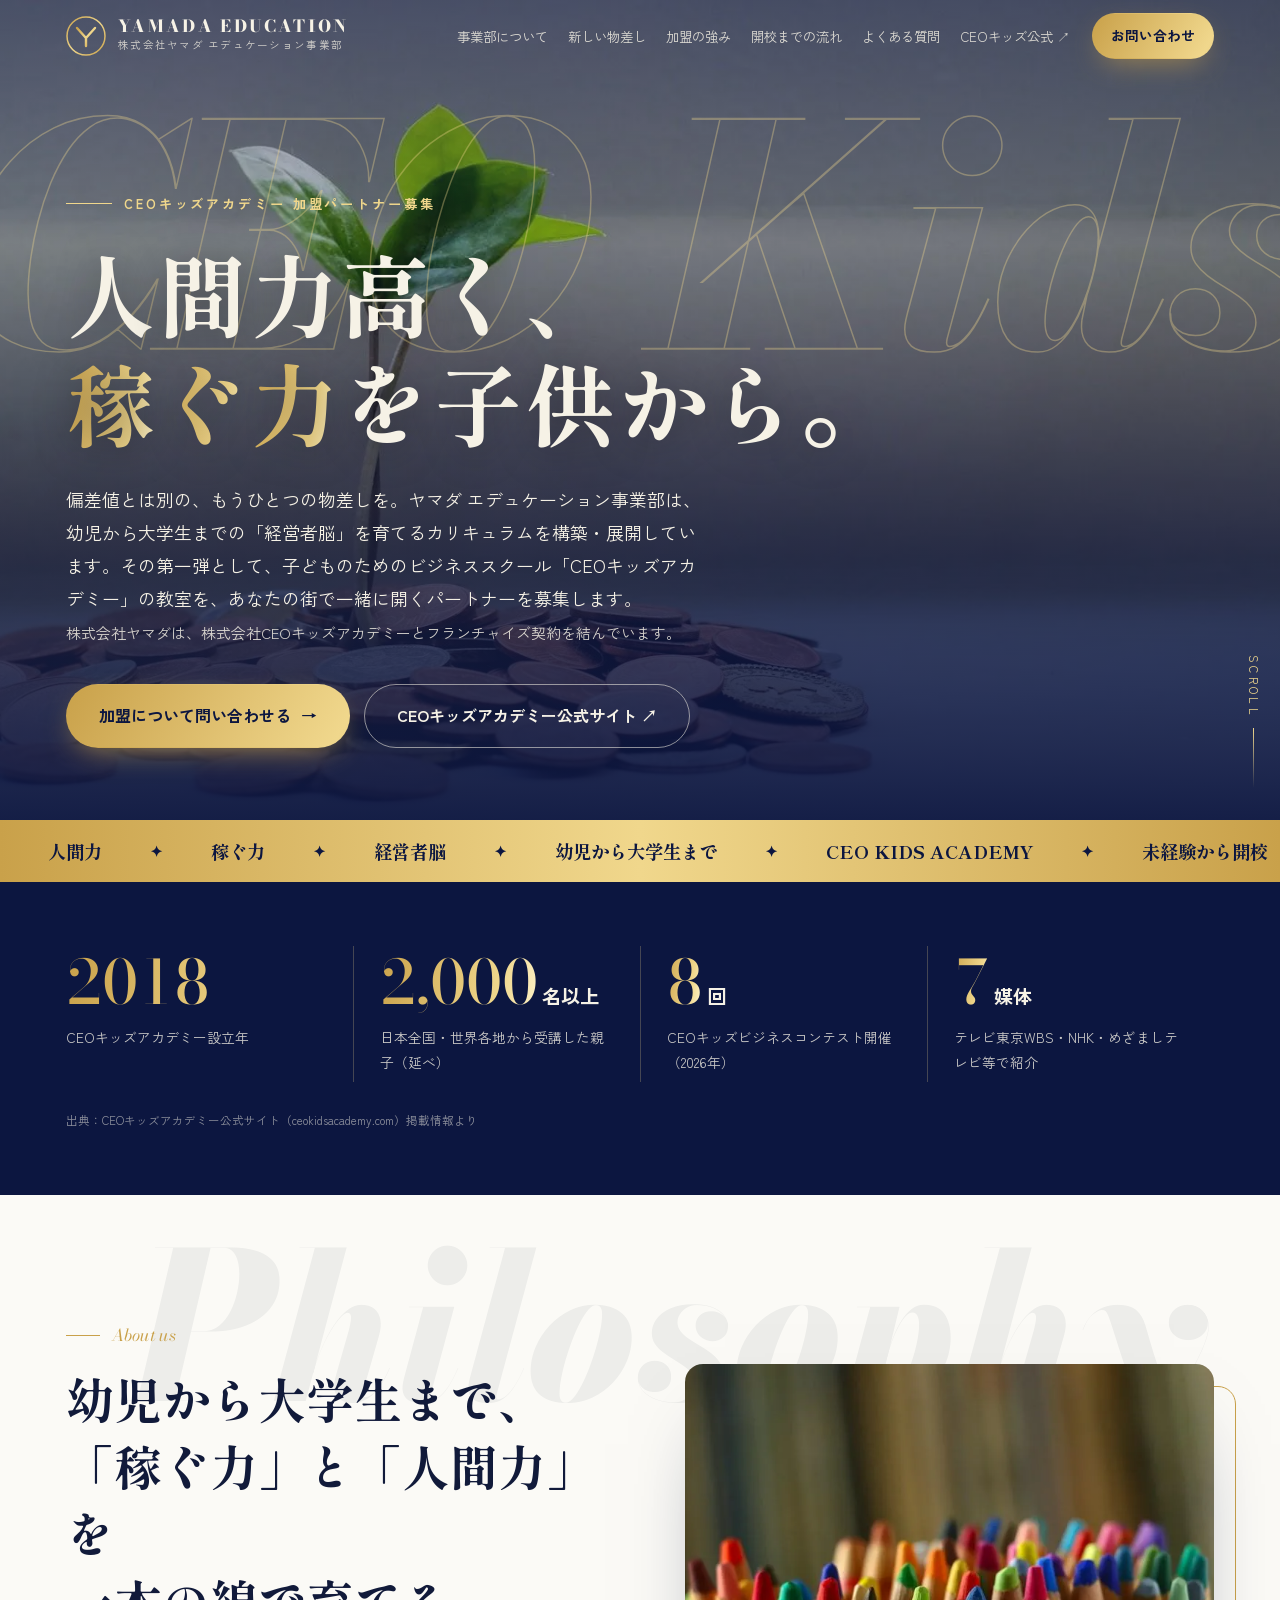
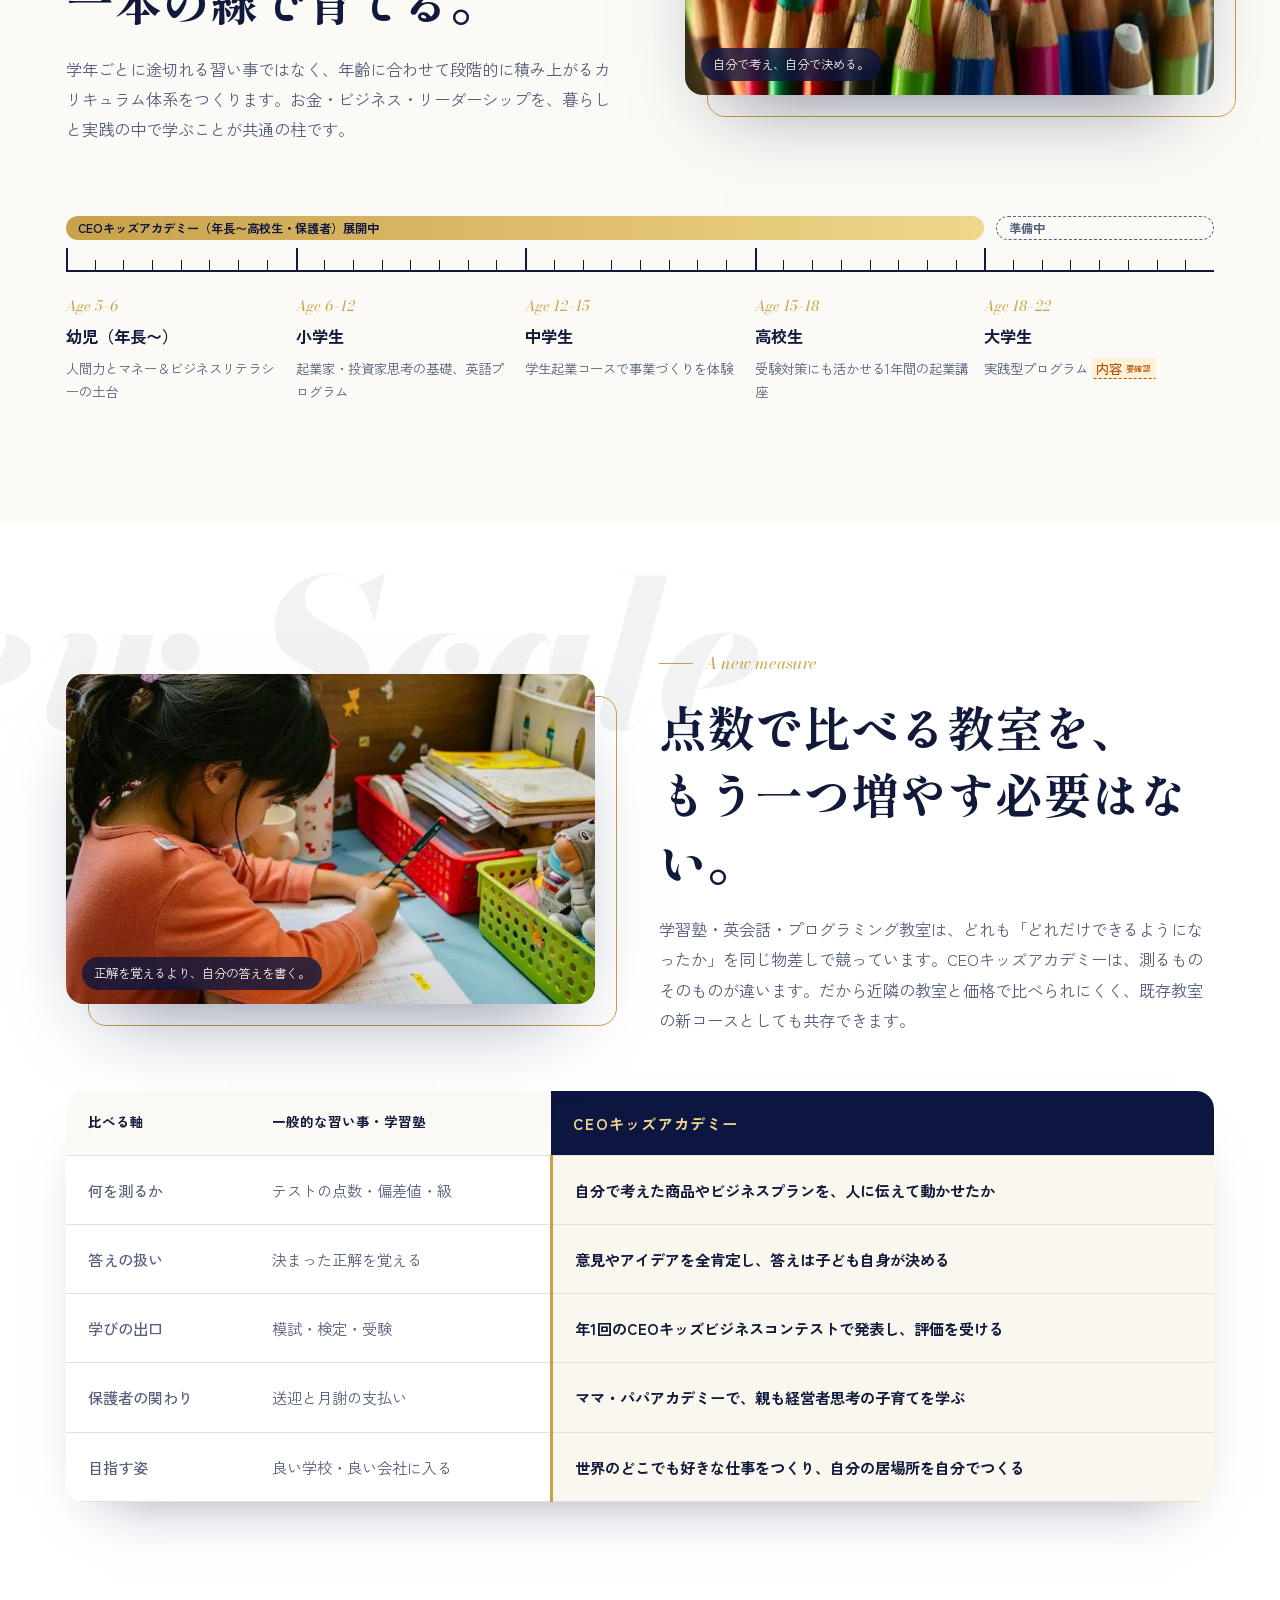
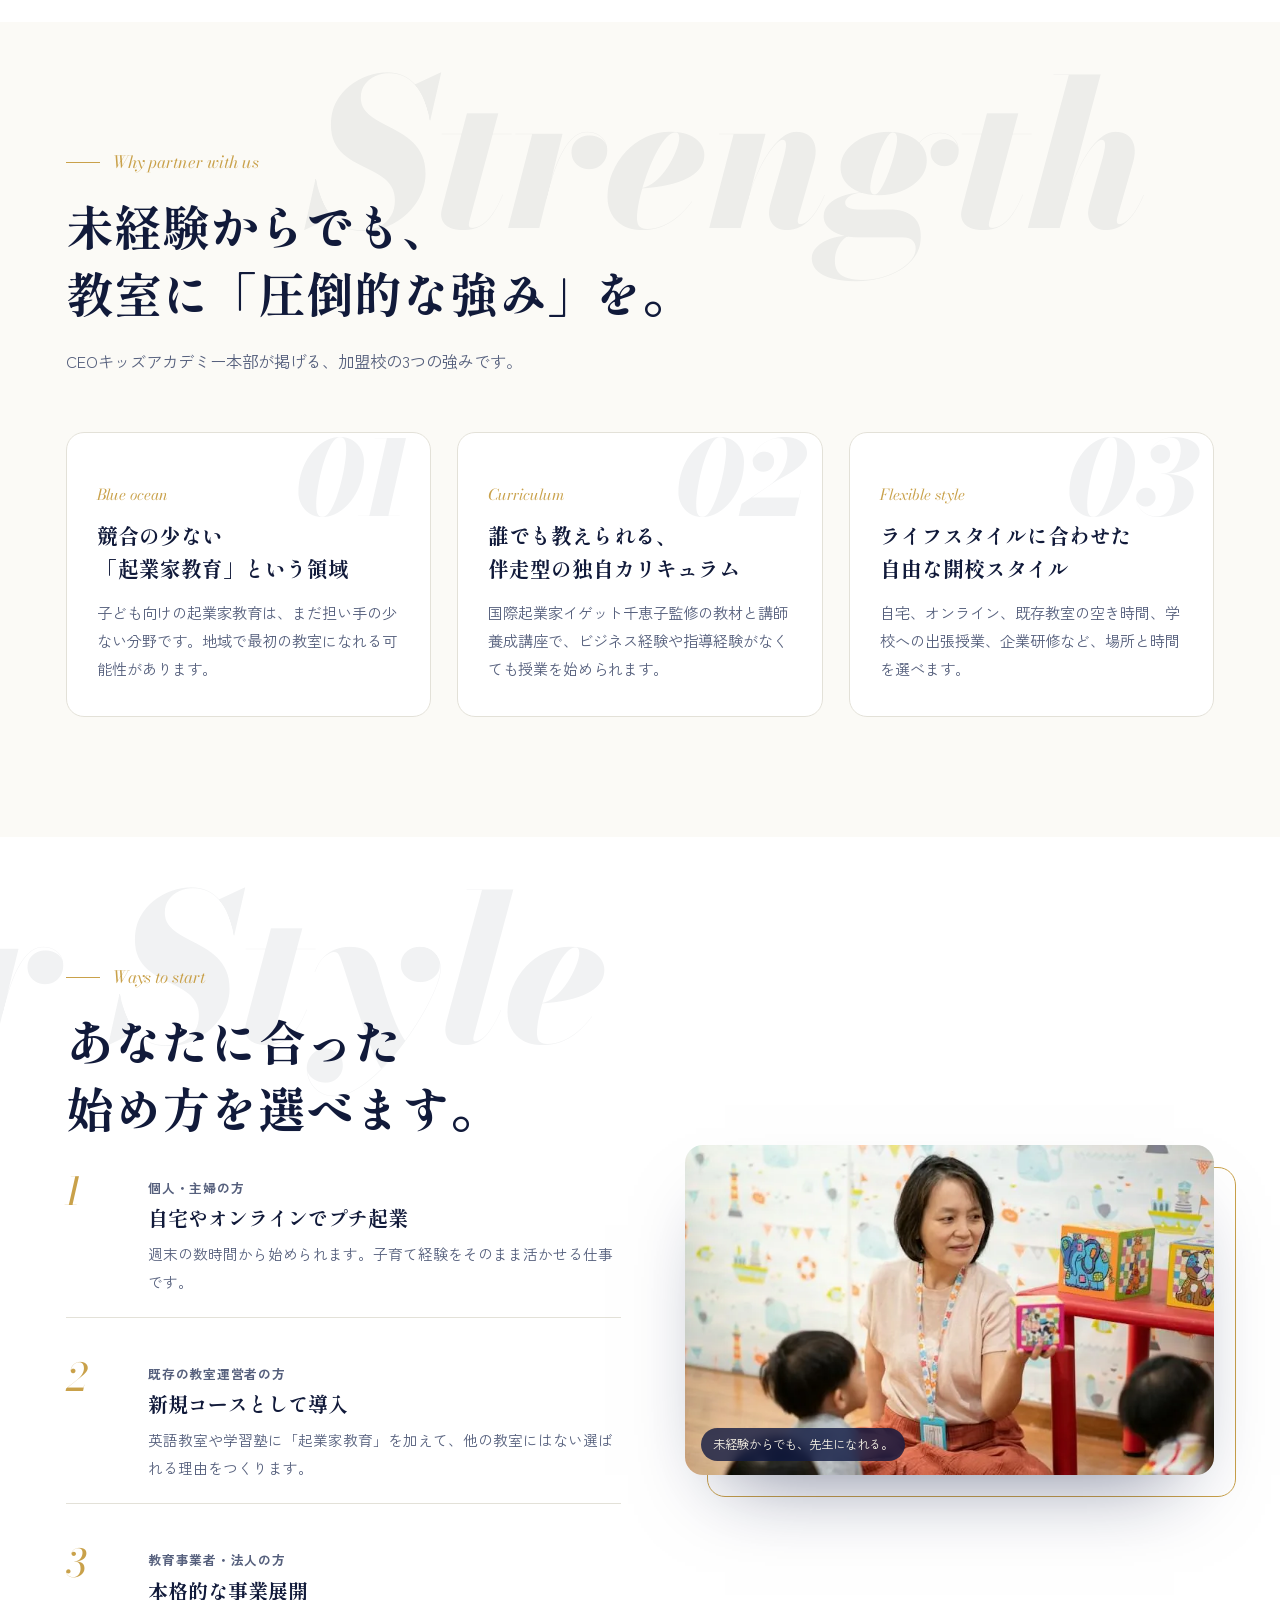
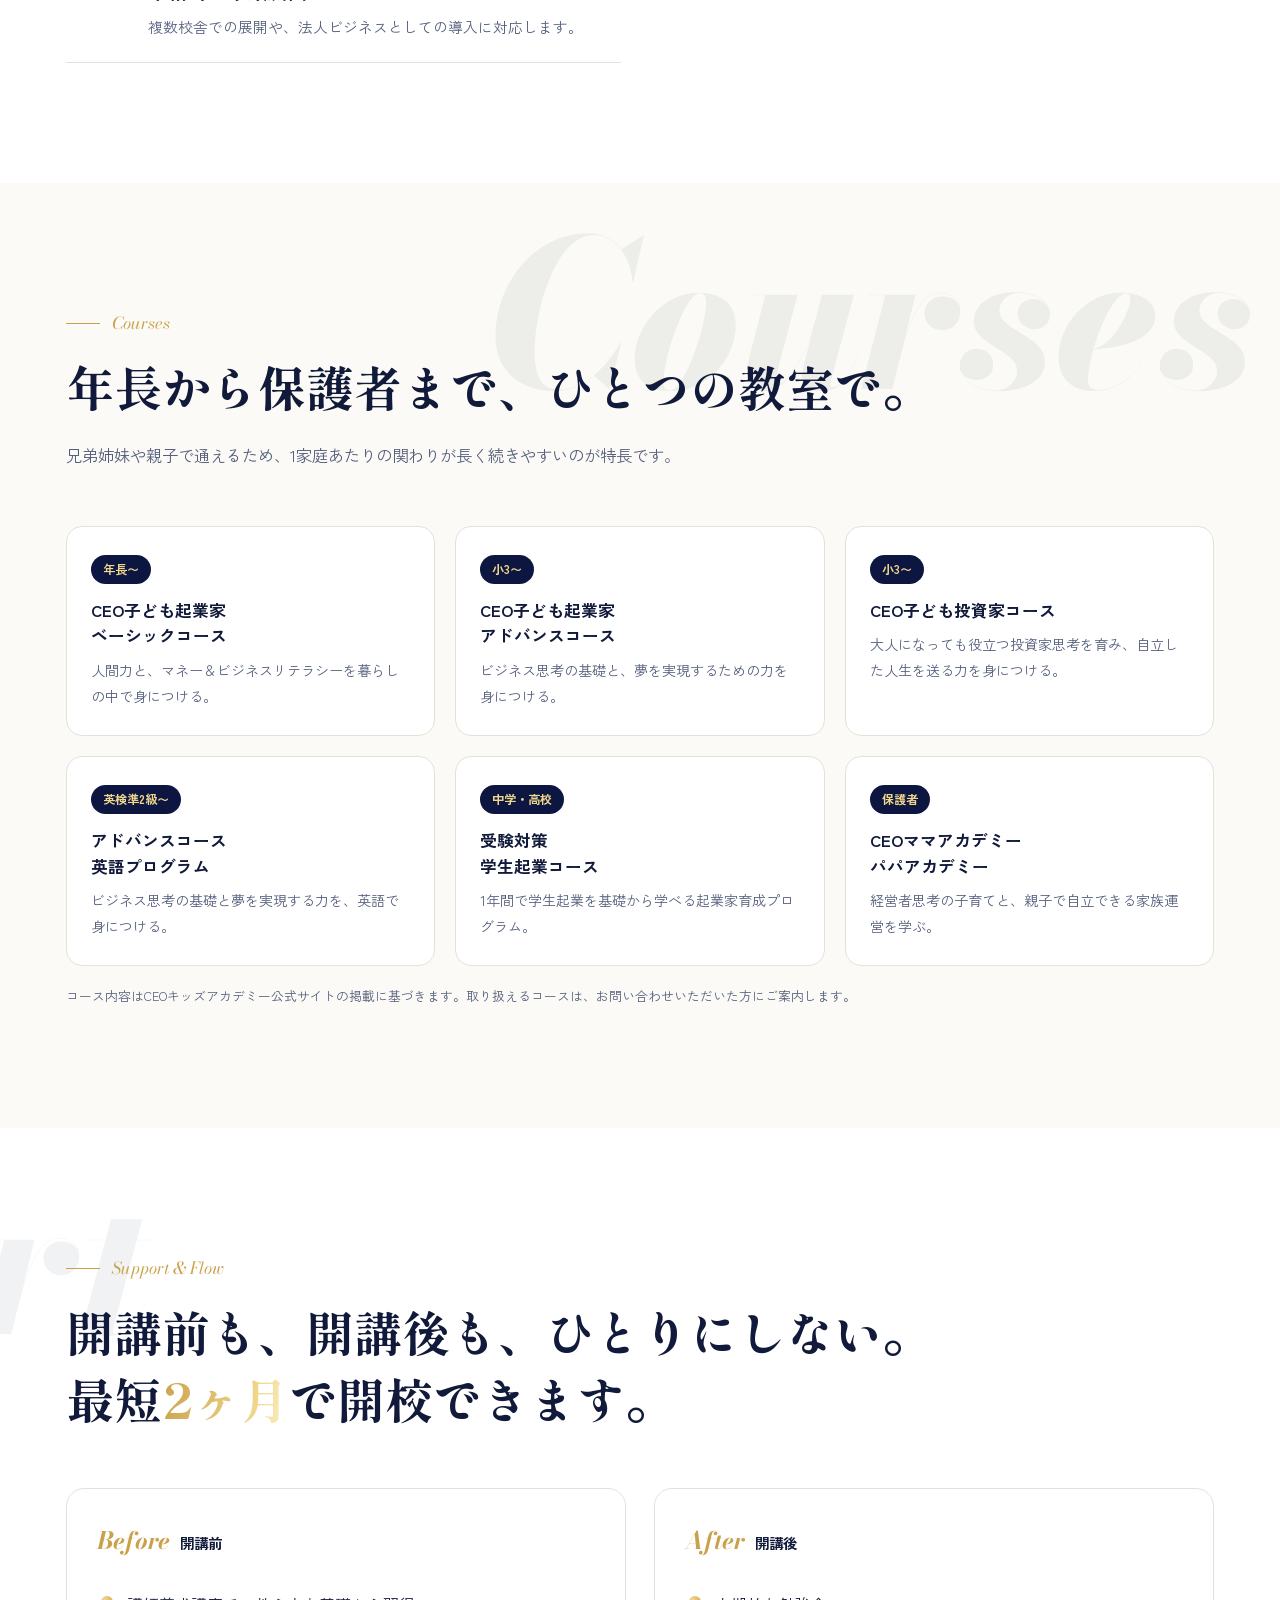
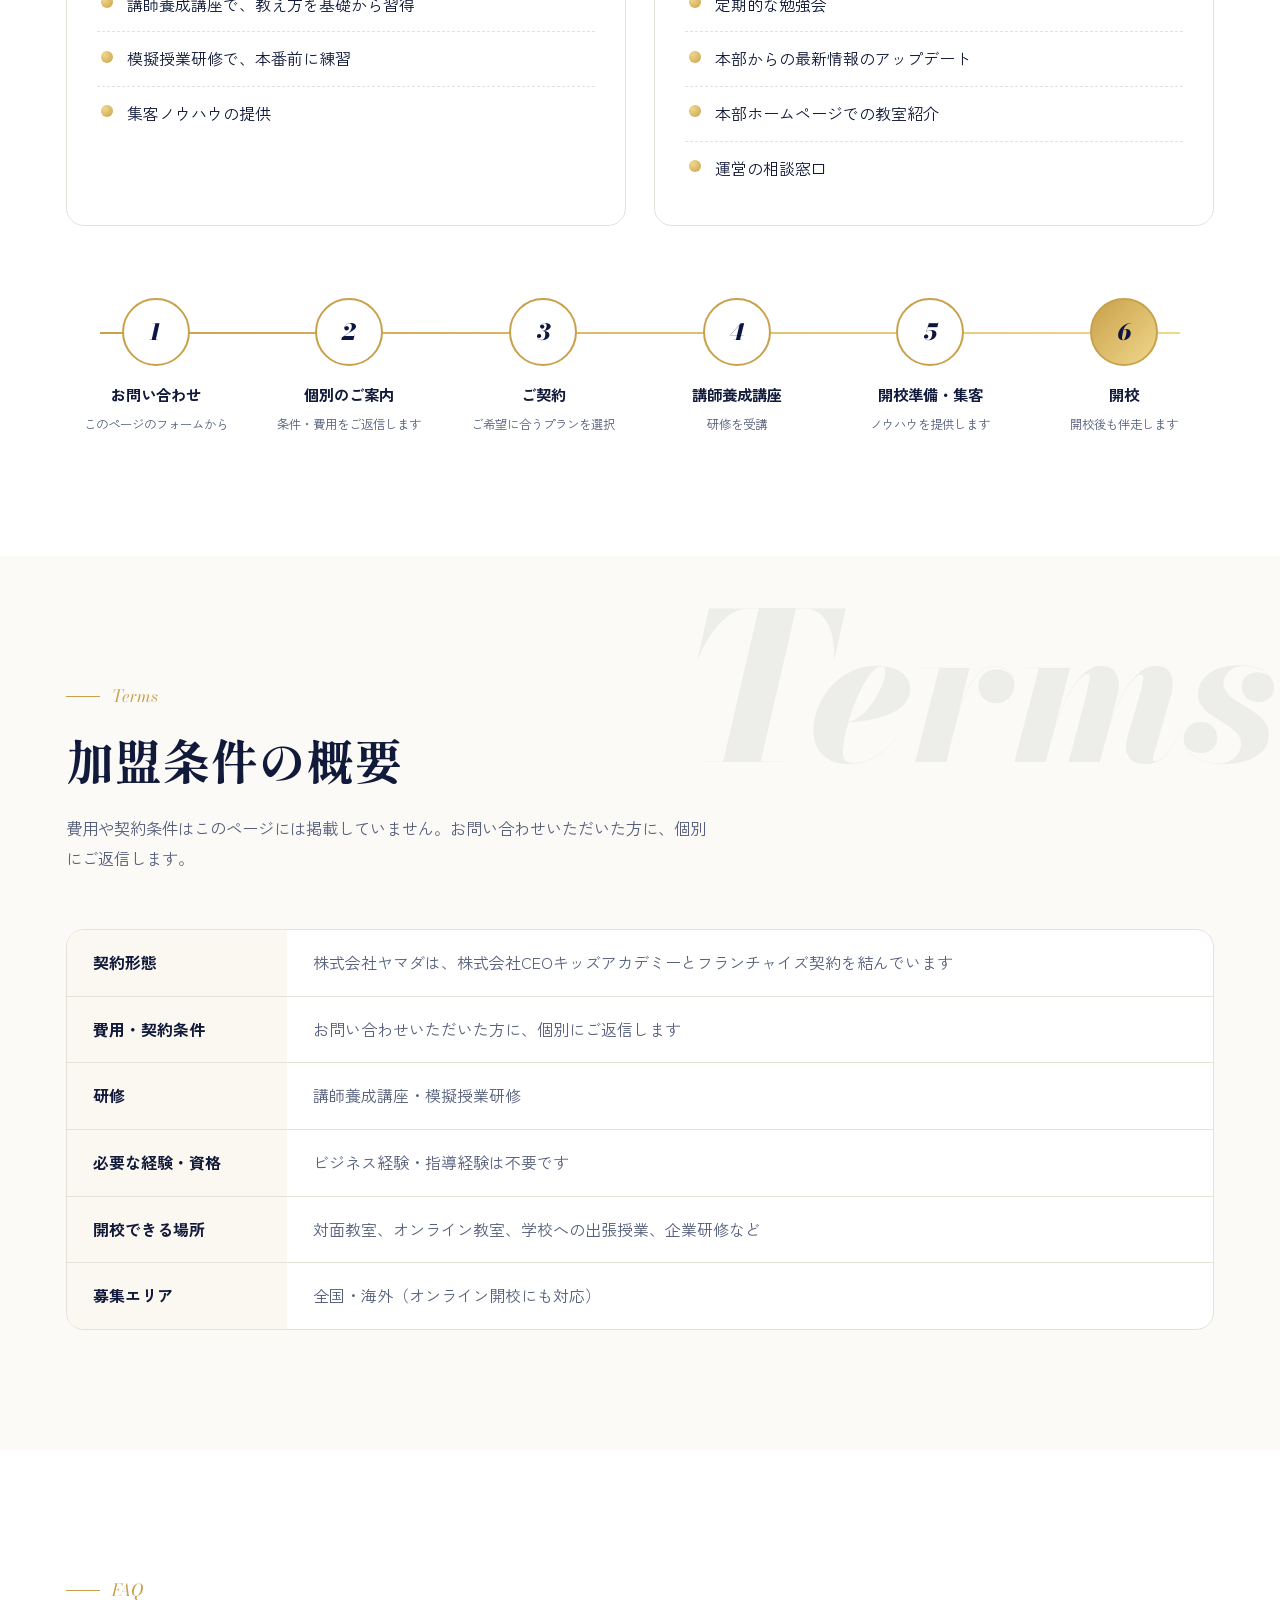
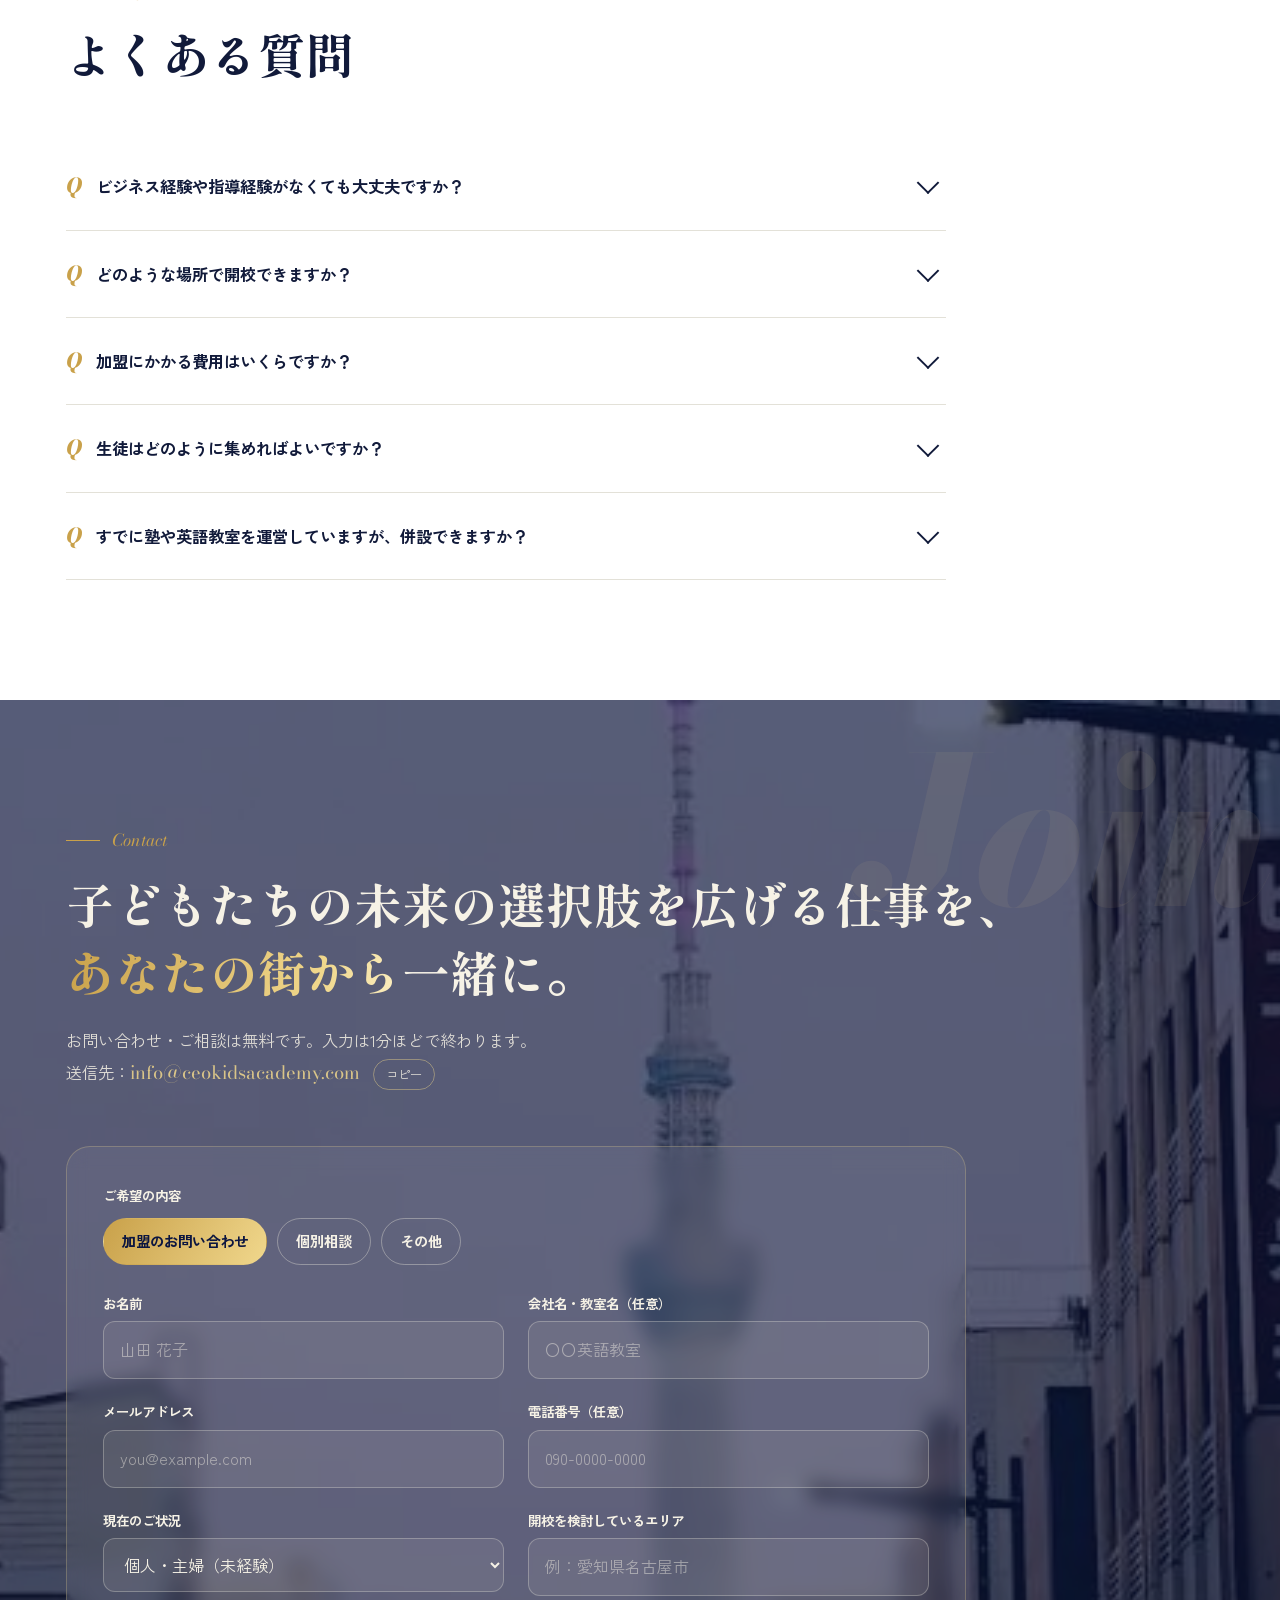
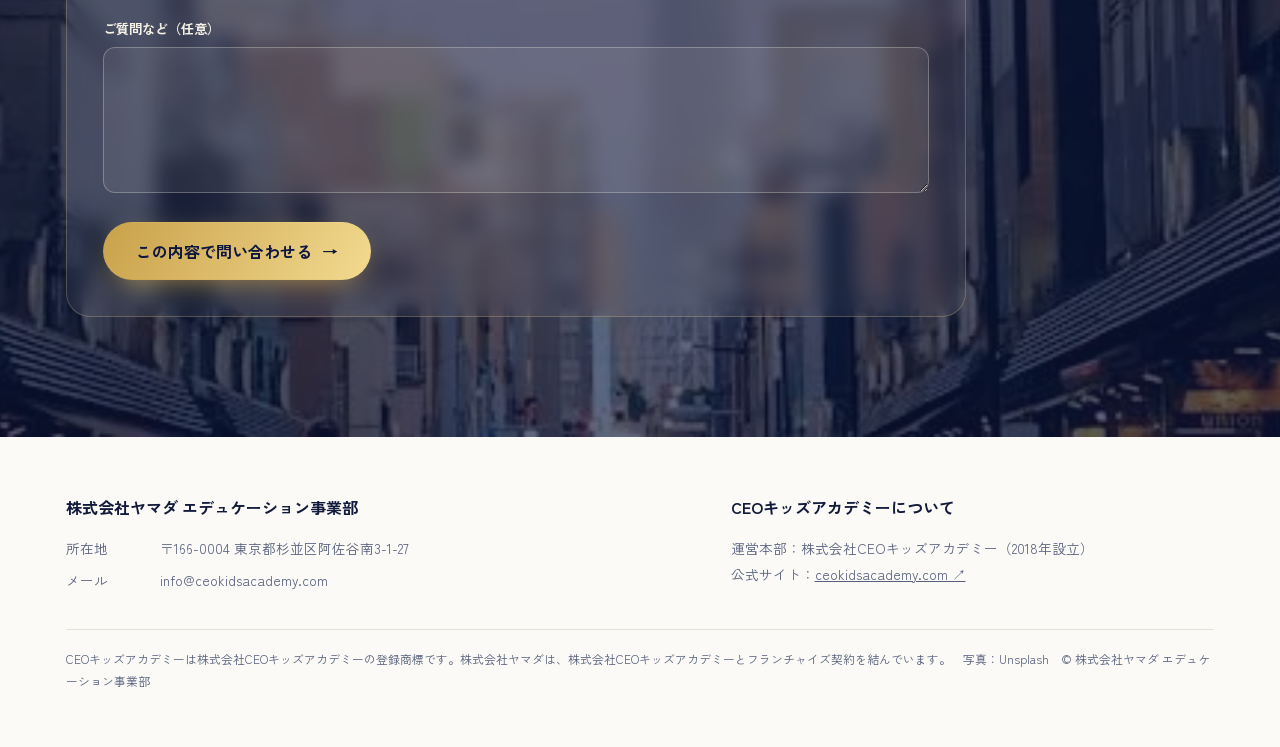
==== index.html @ 9f5a4c3f "Add Yamada Education HP (CEO Kids Academy franchise recruitment) Co-Authored-By: Claude Opus 5.5 <no" ====
<!doctype html>
<html lang="ja">
<head>
<meta charset="utf-8">
<meta name="viewport" content="width=device-width, initial-scale=1, viewport-fit=cover">
<meta name="description" content="株式会社ヤマダ エデュケーション事業部｜CEOキッズアカデミー 加盟パートナー募集。人間力高く、稼ぐ力を子供から。">
<title>ヤマダ エデュケーション CEOキッズ加盟募集</title>
<meta name="claude:viewport-fit-sides" content="cover">
<link rel="preconnect" href="https://fonts.googleapis.com">
<link rel="preconnect" href="https://fonts.gstatic.com" crossorigin>
<link rel="stylesheet" href="https://fonts.googleapis.com/css2?family=Bodoni+Moda:ital,opsz,wght@0,6..96,500;0,6..96,800;1,6..96,500;1,6..96,700&family=Shippori+Mincho+B1:wght@600;800&family=Zen+Kaku+Gothic+New:wght@400;500;700&display=swap">
<style>
/* Layout: 夜明けの藍（ミッドナイトネイビー）×シャンパンゴールド。全面写真のヒーロー、巨大な欧文透かし、明朝の見出し、スクロールで立ち上がる演出 */
:root{
  --bg:#fbfaf6; --surface:#ffffff; --ink:#111a3a; --ink-2:#56607d; --line:#e3e1d8;
  --navy:#0c1640; --navy-2:#17245e; --on-navy:#f6f2e6;
  --gold:#c9a14a; --gold-2:#f0d78c; --gold-ink:#0c1640;
  --coral:#ef6f5a; --ph:#b4560a; --ph-bg:#fff1d8; --wm:rgba(17,26,58,.06);
  --f-jp-display:"Shippori Mincho B1","Hiragino Mincho ProN","Yu Mincho",serif;
  --f-en:"Bodoni Moda","Didot","Bodoni 72",Georgia,serif;
  --f-body:"Zen Kaku Gothic New","Hiragino Sans","Noto Sans JP","Yu Gothic",sans-serif;
  --wrap:1180px;
}
@media (prefers-color-scheme:dark){:root:not([data-theme="light"]){
  --bg:#0a1030; --surface:#111a44; --ink:#eef0f8; --ink-2:#a9b0cc; --line:#243064;
  --navy:#060b24; --navy-2:#0f1a4a; --on-navy:#f6f2e6; --gold:#d9b25a; --gold-2:#f3dc95;
  --coral:#ff8a75; --ph:#ffbd70; --ph-bg:#3a2810; --wm:rgba(240,215,140,.06); color-scheme:dark}}
:root[data-theme="dark"]{
  --bg:#0a1030; --surface:#111a44; --ink:#eef0f8; --ink-2:#a9b0cc; --line:#243064;
  --navy:#060b24; --navy-2:#0f1a4a; --on-navy:#f6f2e6; --gold:#d9b25a; --gold-2:#f3dc95;
  --coral:#ff8a75; --ph:#ffbd70; --ph-bg:#3a2810; --wm:rgba(240,215,140,.06); color-scheme:dark}

*{box-sizing:border-box}
html,body{margin:0}
[hidden]{display:none!important}
:root{padding-top:env(safe-area-inset-top,0px);padding-bottom:env(safe-area-inset-bottom,0px)}
html{scroll-behavior:smooth}
body{background:var(--bg);color:var(--ink);font-family:var(--f-body);font-size:16px;line-height:1.85;-webkit-font-smoothing:antialiased;overflow-x:hidden}
body::before{content:"";position:fixed;inset:0 0 auto;height:env(safe-area-inset-top,0px);z-index:60;background:var(--navy)}
.wrap{max-width:var(--wrap);margin:0 auto;padding-left:max(16px,env(safe-area-inset-left,0px));padding-right:max(16px,env(safe-area-inset-right,0px))}
h1,h2,h3{text-wrap:balance;margin:0}
p{margin:0}
a{color:inherit}
img{display:block;max-width:100%}
:focus-visible{outline:3px solid var(--gold);outline-offset:3px}
.en{font-family:var(--f-en)}
.num{font-family:var(--f-en);font-variant-numeric:lining-nums tabular-nums}

/* gold text */
.gold-text{background:linear-gradient(100deg,var(--gold) 0%,var(--gold-2) 35%,#fff7d6 50%,var(--gold-2) 65%,var(--gold) 100%);background-size:220% 100%;-webkit-background-clip:text;background-clip:text;color:transparent;animation:shine 6s linear infinite}
@keyframes shine{to{background-position:-220% 0}}

/* placeholder */
.ph{background:var(--ph-bg);color:var(--ph);border-bottom:1px dashed var(--ph);padding:0 .3em;font-weight:500;border-radius:2px}
.ph::after{content:"要確認";font-size:.62em;margin-left:.4em;letter-spacing:.08em;vertical-align:.25em}

/* header */
header.top{position:fixed;top:env(safe-area-inset-top,0px);left:0;right:0;z-index:50;transition:background .4s,box-shadow .4s}
header.top .wrap{display:flex;align-items:center;gap:22px;min-height:72px}
header.top.scrolled{background:color-mix(in srgb,var(--navy) 92%,transparent);backdrop-filter:blur(10px);box-shadow:0 6px 30px rgba(0,0,0,.18)}
.brand{display:flex;align-items:center;gap:12px;text-decoration:none;color:var(--on-navy)}
.brand .mark{width:40px;height:40px;flex:none}
.brand b{display:block;font-family:var(--f-en);font-weight:800;font-size:1.05rem;letter-spacing:.14em;line-height:1.1;white-space:nowrap}
.brand small{display:block;font-size:.66rem;letter-spacing:.12em;opacity:.8}
nav.gnav{margin-left:auto;display:flex;gap:20px;font-size:.84rem;white-space:nowrap}
nav.gnav a{text-decoration:none;color:var(--on-navy);opacity:.85;position:relative;padding:4px 0}
nav.gnav a::after{content:"";position:absolute;left:0;right:100%;bottom:0;height:1px;background:var(--gold-2);transition:right .35s}
nav.gnav a:hover{opacity:1}
nav.gnav a:hover::after{right:0}
@media (max-width:1120px){nav.gnav{display:none}header.top .btn{margin-left:auto}}
@media (max-width:520px){.brand small{display:none}.brand b{font-size:.92rem;letter-spacing:.1em;white-space:nowrap}.brand .mark{width:34px;height:34px}header.top .wrap{min-height:62px;gap:12px}}

.btn{display:inline-flex;align-items:center;justify-content:center;gap:.6em;font-weight:700;text-decoration:none;border-radius:999px;padding:1em 2em;border:1px solid transparent;cursor:pointer;font-family:var(--f-body);font-size:1rem;white-space:nowrap;position:relative;overflow:hidden;transition:transform .25s,box-shadow .25s}
.btn-gold{background:linear-gradient(120deg,var(--gold),var(--gold-2) 50%,var(--gold));background-size:200% 100%;color:var(--gold-ink);box-shadow:0 10px 30px -10px rgba(201,161,74,.8)}
.btn-gold:hover{transform:translateY(-3px);background-position:100% 0;box-shadow:0 16px 36px -12px rgba(201,161,74,.9)}
.btn-gold::after{content:"";position:absolute;top:0;left:-60%;width:40%;height:100%;background:linear-gradient(100deg,transparent,rgba(255,255,255,.6),transparent);transform:skewX(-20deg);animation:sweep 3.6s ease-in-out infinite}
@keyframes sweep{0%,60%{left:-60%}100%{left:130%}}
.btn-line{color:var(--on-navy);border-color:color-mix(in srgb,var(--on-navy) 55%,transparent)}
.btn-line:hover{background:color-mix(in srgb,var(--on-navy) 12%,transparent)}
.btn-sm{padding:.65em 1.3em;font-size:.86rem}
.btn .arw{transition:transform .25s}
.btn:hover .arw{transform:translateX(4px)}

/* HERO */
.hero{position:relative;min-height:min(820px,100svh);display:flex;align-items:flex-end;color:var(--on-navy);overflow:hidden;background:var(--navy)}
.hero-img{position:absolute;inset:0;width:100%;height:100%;object-fit:cover;object-position:50% 50%;max-width:none;animation:kenburns 22s ease-in-out infinite alternate}
@keyframes kenburns{from{transform:scale(1.04)}to{transform:scale(1.16) translate(-1.5%,-1%)}}
.hero::before{content:"";position:absolute;inset:0;z-index:1;background:
  linear-gradient(180deg,rgba(12,22,64,.55) 0%,rgba(12,22,64,.25) 30%,rgba(12,22,64,.75) 70%,rgba(12,22,64,.96) 100%),
  radial-gradient(80% 60% at 15% 85%,rgba(201,161,74,.28),transparent 60%)}
.hero .wm{position:absolute;z-index:2;right:-2vw;top:14%;font-family:var(--f-en);font-style:italic;font-weight:800;font-size:clamp(7rem,24vw,22rem);line-height:.8;color:transparent;-webkit-text-stroke:1.5px rgba(240,215,140,.35);letter-spacing:-.02em;pointer-events:none;white-space:nowrap;animation:drift 18s ease-in-out infinite alternate}
@keyframes drift{to{transform:translateX(-4vw)}}
.hero .wrap{position:relative;z-index:3;width:100%;padding-block:150px 72px}
.hero .eyebrow{display:inline-flex;align-items:center;gap:12px;font-size:.82rem;letter-spacing:.22em;font-weight:700;color:var(--gold-2)}
.hero .eyebrow::before{content:"";width:46px;height:1px;background:var(--gold-2)}
.hero h1{font-family:var(--f-jp-display);font-weight:800;font-size:clamp(2rem,8.6vw,5.6rem);line-height:1.22;margin-top:22px;letter-spacing:.02em;text-shadow:0 4px 40px rgba(0,0,0,.35)}
.hero h1 .ch{display:inline-block;animation:rise .9s cubic-bezier(.2,.7,.2,1) both}
@keyframes rise{from{opacity:0;transform:translateY(.5em) rotate(4deg);filter:blur(6px)}to{opacity:1;transform:none;filter:none}}
.hero .lead{max-width:36em;margin-top:26px;font-size:clamp(1rem,1.6vw,1.12rem);opacity:.92;animation:fadeup 1s .9s both}
.hero .cta-row{display:flex;flex-wrap:wrap;gap:14px;margin-top:36px;animation:fadeup 1s 1.1s both}
@keyframes fadeup{from{opacity:0;transform:translateY(20px)}to{opacity:1;transform:none}}
.scroll-cue{position:absolute;z-index:3;right:max(16px,env(safe-area-inset-right,0px));bottom:32px;font-size:.7rem;letter-spacing:.3em;writing-mode:vertical-rl;color:var(--gold-2);display:flex;align-items:center;gap:10px}
.scroll-cue::after{content:"";width:1px;height:60px;background:linear-gradient(var(--gold-2),transparent);animation:cue 2s ease-in-out infinite}
@keyframes cue{0%{transform:scaleY(0);transform-origin:top}50%{transform:scaleY(1);transform-origin:top}51%{transform-origin:bottom}100%{transform:scaleY(0);transform-origin:bottom}}
@media (max-width:640px){.hero .eyebrow{letter-spacing:.1em;font-size:.74rem}.hero .eyebrow::before{width:24px}.scroll-cue{display:none}.hero .wrap{padding-block:120px 48px}}

/* marquee */
.marquee{background:linear-gradient(90deg,var(--gold),var(--gold-2),var(--gold));color:var(--gold-ink);overflow:hidden;white-space:nowrap;padding-block:14px;font-family:var(--f-jp-display);font-weight:800;font-size:1.15rem}
.marquee .track{display:inline-flex;gap:48px;animation:mq 34s linear infinite;padding-left:48px}
.marquee span{display:inline-flex;align-items:center;gap:48px}
.marquee span::after{content:"✦";font-size:.8em}
@keyframes mq{to{transform:translateX(-50%)}}

/* facts */
.facts{background:var(--navy);color:var(--on-navy);position:relative;overflow:hidden}
.facts .grid{display:grid;grid-template-columns:repeat(4,1fr);padding-block:64px}
.fact{padding:6px 26px;border-left:1px solid rgba(240,215,140,.25)}
.fact:first-child{border-left:0;padding-left:0}
.fact .v{font-family:var(--f-en);font-weight:500;font-size:clamp(2.4rem,5vw,3.8rem);line-height:1}
.fact .v small{font-family:var(--f-body);font-size:.32em;margin-left:.2em;color:var(--on-navy);font-weight:700}
.fact .k{font-size:.86rem;opacity:.82;margin-top:12px}
.facts .src{grid-column:1/-1;font-size:.72rem;opacity:.55;margin-top:28px}
@media (max-width:760px){.facts .grid{grid-template-columns:1fr 1fr;row-gap:36px}.fact:nth-child(3){border-left:0;padding-left:0}}

/* section shell */
section.sec{padding-block:120px;position:relative;overflow:hidden}
section.sec.alt{background:var(--surface)}
.sec .bgwm{position:absolute;top:40px;left:-1vw;font-family:var(--f-en);font-style:italic;font-weight:800;font-size:clamp(5rem,16vw,15rem);line-height:.9;color:var(--wm);white-space:nowrap;pointer-events:none;z-index:0;will-change:transform}
.sec .wrap{position:relative;z-index:1}
.kicker{display:inline-flex;align-items:center;gap:12px;font-family:var(--f-en);font-style:italic;font-size:1.05rem;color:var(--gold)}
.kicker::before{content:"";width:34px;height:1px;background:var(--gold)}
.sec h2{font-family:var(--f-jp-display);font-weight:800;font-size:clamp(1.8rem,4vw,3rem);line-height:1.4;margin-top:14px}
.sec .intro{margin-top:20px;color:var(--ink-2);max-width:40em;font-size:1.02rem}
.head{margin-bottom:56px}
@media (max-width:760px){section.sec{padding-block:80px}}

/* reveal (resting state stays visible) */
.rv{transition:transform 1s cubic-bezier(.2,.7,.2,1),opacity 1s}
.rv.pre{transform:translateY(46px);opacity:.15}
.rv.d1{transition-delay:.12s}.rv.d2{transition-delay:.24s}.rv.d3{transition-delay:.36s}

/* about split */
.split{display:grid;grid-template-columns:1.05fr 1fr;gap:64px;align-items:center}
.split.rev{grid-template-columns:1fr 1.05fr}
.split > *{min-width:0}
@media (max-width:900px){.split,.split.rev{grid-template-columns:1fr;gap:40px}}
.photo{position:relative;border-radius:18px;overflow:hidden;box-shadow:0 40px 80px -40px rgba(12,22,64,.55)}
.photo img{width:100%;aspect-ratio:16/10;object-fit:cover;transition:transform 1.2s cubic-bezier(.2,.7,.2,1)}
.photo:hover img{transform:scale(1.05)}
.photo-frame{position:relative}
.photo-frame::before{content:"";position:absolute;inset:22px -22px -22px 22px;border:1px solid var(--gold);border-radius:18px;z-index:-1}
.photo .cap{position:absolute;left:16px;bottom:14px;background:rgba(12,22,64,.78);color:var(--on-navy);font-size:.78rem;padding:5px 12px;border-radius:999px;backdrop-filter:blur(6px)}

/* ruler roadmap */
.ruler{margin-top:72px}
.ruler .bar{position:relative;height:56px;border-bottom:2px solid var(--ink)}
.ruler .ticks{position:absolute;left:0;right:0;bottom:0;height:22px;background:repeating-linear-gradient(90deg,var(--ink) 0 1px,transparent 1px 2.5%),repeating-linear-gradient(90deg,var(--ink) 0 2px,transparent 2px 20%);background-size:100% 10px,100% 22px;background-repeat:no-repeat;background-position:bottom}
.ruler .band{position:absolute;bottom:30px;height:24px;border-radius:999px;font-size:.76rem;font-weight:700;display:flex;align-items:center;padding:0 12px;white-space:nowrap;overflow:hidden}
.ruler .band.on{left:0;width:80%;background:linear-gradient(90deg,var(--gold),var(--gold-2));color:var(--gold-ink);transform-origin:left;animation:grow 1.6s .3s cubic-bezier(.2,.7,.2,1) both}
.ruler .band.next{left:81%;width:19%;border:1.5px dashed var(--ink-2);color:var(--ink-2)}
@keyframes grow{from{transform:scaleX(.05)}to{transform:none}}
.stages{display:grid;grid-template-columns:repeat(5,1fr)}
.stage{padding:16px 14px 0 0;min-width:0}
.stage .age{font-family:var(--f-en);font-style:italic;color:var(--gold);font-size:.9rem}
.stage h3{font-size:1.02rem;margin-top:2px}
.stage p{font-size:.84rem;color:var(--ink-2);margin-top:6px;line-height:1.7}
@media (max-width:760px){.stages{grid-template-columns:1fr 1fr;row-gap:18px}.ruler .band{font-size:.66rem}.ruler .band .long{display:none}}

/* compare */
.cmp-wrap{overflow-x:auto;border-radius:18px;box-shadow:0 30px 60px -40px rgba(12,22,64,.5)}
table.cmp{width:100%;border-collapse:collapse;min-width:680px;background:var(--surface)}
table.cmp th,table.cmp td{text-align:left;padding:20px 22px;border-bottom:1px solid var(--line);vertical-align:top;font-size:.95rem}
table.cmp thead th{font-size:.84rem;letter-spacing:.08em;padding-block:18px;background:var(--bg)}
table.cmp thead th.us{background:var(--navy);color:var(--gold-2);font-size:.95rem}
table.cmp td.us{font-weight:700;background:color-mix(in srgb,var(--gold) 9%,var(--surface));border-left:3px solid var(--gold)}
table.cmp tbody th{width:16%;color:var(--ink-2);font-weight:500;white-space:nowrap}
table.cmp td.them{color:var(--ink-2)}
table.cmp tbody tr{transition:background .25s}
table.cmp tbody tr:hover td.them{background:color-mix(in srgb,var(--ink) 3%,transparent)}

/* strengths */
.cards3{display:grid;grid-template-columns:repeat(3,1fr);gap:26px}
@media (max-width:900px){.cards3{grid-template-columns:1fr}}
.card{background:var(--surface);border:1px solid var(--line);border-radius:18px;padding:34px 30px;position:relative;overflow:hidden;transition:transform .4s,box-shadow .4s;min-width:0}
.card:hover{transform:translateY(-8px);box-shadow:0 30px 60px -30px rgba(12,22,64,.4)}
.card .big{position:absolute;right:14px;top:-6px;font-family:var(--f-en);font-style:italic;font-weight:800;font-size:6.5rem;line-height:1;color:var(--wm);transition:color .4s}
.card:hover .big{color:color-mix(in srgb,var(--gold) 30%,transparent)}
.card .lab{font-family:var(--f-en);font-style:italic;color:var(--gold);font-size:.95rem}
.card h3{font-family:var(--f-jp-display);font-size:1.3rem;line-height:1.55;margin-top:10px;position:relative}
.card p{margin-top:14px;color:var(--ink-2);font-size:.95rem;position:relative}

.plus{margin-top:72px;border-radius:24px;overflow:hidden;display:grid;grid-template-columns:1fr 1.25fr;background:var(--navy);color:var(--on-navy);box-shadow:0 40px 80px -40px rgba(12,22,64,.7)}
.plus .pimg{position:relative;min-height:320px}
.plus .pimg img{position:absolute;inset:0;width:100%;height:100%;object-fit:cover}
.plus .pimg::after{content:"";position:absolute;inset:0;background:linear-gradient(90deg,transparent 40%,var(--navy))}
.plus .pbody{padding:48px 44px;min-width:0}
.plus h3{font-family:var(--f-jp-display);font-size:clamp(1.4rem,2.6vw,1.9rem);line-height:1.5}
.plus .sub{opacity:.8;margin-top:10px;font-size:.95rem}
.plus ul{list-style:none;margin:26px 0 0;padding:0;display:grid;gap:18px}
.plus li{display:grid;grid-template-columns:auto 1fr;gap:14px;align-items:start}
.plus li .i{font-family:var(--f-en);font-style:italic;font-weight:700;color:var(--gold-2);font-size:1.3rem;line-height:1.3}
.plus li b{display:block}
.plus li span{font-size:.88rem;opacity:.8}
.badge{display:inline-block;font-size:.7rem;letter-spacing:.12em;border:1px solid var(--gold-2);color:var(--gold-2);padding:1px 10px;border-radius:999px;margin-left:8px;vertical-align:.15em;font-weight:700}
@media (max-width:900px){.plus{grid-template-columns:1fr}.plus .pimg{min-height:220px}.plus .pimg::after{background:linear-gradient(180deg,transparent 40%,var(--navy))}.plus .pbody{padding:32px 24px}}

/* patterns */
.patterns{display:grid;gap:18px;margin-top:8px}
.pat{display:grid;grid-template-columns:64px 1fr;gap:18px;padding:22px 0;border-bottom:1px solid var(--line);align-items:start;transition:padding .3s}
.pat:hover{padding-left:10px}
.pat .no{font-family:var(--f-en);font-style:italic;font-size:2.4rem;line-height:1;color:var(--gold)}
.pat .who{font-size:.8rem;color:var(--ink-2);font-weight:700;letter-spacing:.06em}
.pat h3{font-family:var(--f-jp-display);font-size:1.25rem}
.pat p{font-size:.92rem;color:var(--ink-2);margin-top:4px}

/* courses */
.courses{display:grid;grid-template-columns:repeat(3,1fr);gap:20px}
@media (max-width:900px){.courses{grid-template-columns:1fr 1fr}}
@media (max-width:560px){.courses{grid-template-columns:1fr}}
.course{background:var(--surface);border-radius:16px;padding:26px 24px;border:1px solid var(--line);position:relative;transition:transform .35s,border-color .35s;min-width:0}
.course:hover{transform:translateY(-5px);border-color:var(--gold)}
.course .age{display:inline-block;font-size:.76rem;font-weight:700;background:var(--navy);color:var(--gold-2);padding:3px 12px;border-radius:999px}
.course h3{font-size:1.04rem;margin-top:14px;line-height:1.55}
.course p{font-size:.88rem;color:var(--ink-2);margin-top:8px}
.note{font-size:.8rem;color:var(--ink-2);margin-top:18px}

/* revenue */
.rev-sec{background:var(--navy);color:var(--on-navy)}
.rev-sec .bgimg{position:absolute;inset:0;width:100%;height:100%;object-fit:cover;opacity:.18;max-width:none}
.rev-sec .bgwm{color:rgba(240,215,140,.06)}
.rev-sec .intro,.rev-sec .note{color:var(--on-navy);opacity:.8}
.rev-grid{display:grid;grid-template-columns:1.1fr 1fr;gap:56px;align-items:center}
.rev-grid > *{min-width:0}
@media (max-width:900px){.rev-grid{grid-template-columns:1fr}}
.pl{background:color-mix(in srgb,var(--navy-2) 80%,transparent);border:1px solid rgba(240,215,140,.25);border-radius:20px;padding:12px 28px;backdrop-filter:blur(6px)}
.pl .row{display:grid;grid-template-columns:1fr auto;gap:4px 16px;padding:18px 0;border-bottom:1px solid rgba(240,215,140,.15)}
.pl .row small{grid-column:1;font-size:.78rem;opacity:.7}
.pl .row .amt{grid-row:1/3;grid-column:2;align-self:center;font-family:var(--f-en);font-size:1.5rem;font-weight:500}
.pl .row.total{border-bottom:0}
.pl .row.total .amt{font-size:clamp(2.2rem,4vw,3rem);font-weight:800}
.donut-wrap{display:flex;flex-direction:column;align-items:center;gap:18px}
.donut{width:min(320px,80vw);aspect-ratio:1;position:relative}
.donut svg{width:100%;height:100%;transform:rotate(-90deg)}
.donut .c{fill:none;stroke-width:22}
.donut .bg{stroke:rgba(240,215,140,.15)}
.donut .fg{stroke:url(#gg);stroke-linecap:round;stroke-dasharray:0 1000;transition:stroke-dasharray 2s cubic-bezier(.2,.7,.2,1)}
.donut .ctr{position:absolute;inset:0;display:flex;flex-direction:column;align-items:center;justify-content:center;text-align:center}
.donut .ctr b{font-family:var(--f-en);font-size:3.4rem;font-weight:800;line-height:1}
.donut .ctr span{font-size:.82rem;opacity:.8;margin-top:6px}

/* support + flow */
.sup{display:grid;grid-template-columns:1fr 1fr;gap:28px}
@media (max-width:760px){.sup{grid-template-columns:1fr}}
.sup .box{background:var(--surface);border-radius:18px;padding:30px;border:1px solid var(--line)}
.sup h3{font-family:var(--f-en);font-style:italic;font-size:1.5rem;color:var(--gold)}
.sup h3 small{font-family:var(--f-body);font-style:normal;font-size:.9rem;color:var(--ink);margin-left:10px;font-weight:700}
.sup ul{list-style:none;padding:0;margin:14px 0 0}
.sup li{padding:12px 0 12px 30px;border-bottom:1px dashed var(--line);position:relative}
.sup li:last-child{border-bottom:0}
.sup li::before{content:"";position:absolute;left:4px;top:1.15em;width:12px;height:12px;border-radius:50%;background:radial-gradient(circle at 30% 30%,var(--gold-2),var(--gold))}

ol.flow{list-style:none;margin:72px 0 0;padding:0;display:grid;grid-template-columns:repeat(6,1fr);gap:14px;counter-reset:s;position:relative}
ol.flow::before{content:"";position:absolute;left:3%;right:3%;top:34px;height:2px;background:linear-gradient(90deg,var(--gold),var(--gold-2))}
ol.flow li{counter-increment:s;text-align:center;position:relative;min-width:0}
ol.flow li .dot{width:68px;height:68px;margin:0 auto;border-radius:50%;background:var(--surface);border:2px solid var(--gold);display:flex;align-items:center;justify-content:center;font-family:var(--f-en);font-style:italic;font-weight:800;font-size:1.4rem;color:var(--navy);position:relative;transition:transform .3s,background .3s}
:root[data-theme="dark"] ol.flow li .dot{color:var(--gold-2)}
@media (prefers-color-scheme:dark){:root:not([data-theme="light"]) ol.flow li .dot{color:var(--gold-2)}}
ol.flow li:hover .dot{transform:scale(1.1);background:var(--gold-2);color:var(--navy)}
ol.flow li:last-child .dot{background:linear-gradient(135deg,var(--gold),var(--gold-2));color:var(--navy)}
ol.flow b{display:block;margin-top:14px;font-size:.96rem}
ol.flow span{display:block;font-size:.78rem;color:var(--ink-2);margin-top:4px}
@media (max-width:900px){ol.flow{grid-template-columns:repeat(3,1fr);row-gap:36px}ol.flow::before{display:none}}
@media (max-width:480px){ol.flow{grid-template-columns:1fr 1fr}}

/* terms */
dl.terms{display:grid;grid-template-columns:220px 1fr;margin:0;background:var(--surface);border-radius:18px;overflow:hidden;border:1px solid var(--line)}
dl.terms dt,dl.terms dd{padding:18px 26px;border-bottom:1px solid var(--line);margin:0}
dl.terms dt{font-weight:700;background:color-mix(in srgb,var(--gold) 8%,var(--surface))}
dl.terms dd{color:var(--ink-2)}
dl.terms dt:last-of-type,dl.terms dd:last-of-type{border-bottom:0}
@media (max-width:560px){dl.terms{grid-template-columns:1fr}dl.terms dt{border-bottom:0;padding-bottom:6px}dl.terms dd{padding-top:0}}

/* faq */
.faq{max-width:880px}
.faq details{border-bottom:1px solid var(--line)}
.faq summary{cursor:pointer;padding:24px 48px 24px 0;font-weight:700;list-style:none;position:relative;font-size:1.02rem}
.faq summary::-webkit-details-marker{display:none}
.faq summary::before{content:"Q";font-family:var(--f-en);font-style:italic;font-weight:800;color:var(--gold);margin-right:14px;font-size:1.3rem}
.faq summary::after{content:"";position:absolute;right:10px;top:50%;width:14px;height:14px;border-right:2px solid var(--ink);border-bottom:2px solid var(--ink);transform:translateY(-70%) rotate(45deg);transition:transform .3s}
.faq details[open] summary::after{transform:translateY(-30%) rotate(-135deg)}
.faq details p{padding:0 0 24px 34px;color:var(--ink-2)}

/* contact */
.contact{position:relative;color:var(--on-navy);background:var(--navy)}
.contact .bgimg{position:absolute;inset:0;width:100%;height:100%;object-fit:cover;max-width:none;opacity:.35}
.contact::before{content:"";position:absolute;inset:0;z-index:0;background:linear-gradient(180deg,rgba(12,22,64,.7),rgba(12,22,64,.95))}
.contact .bgwm{color:rgba(240,215,140,.07);z-index:0}
.contact .intro{color:var(--on-navy);opacity:.85}
.cform{display:grid;grid-template-columns:1fr 1fr;gap:20px 24px;max-width:900px;background:rgba(255,255,255,.06);border:1px solid rgba(240,215,140,.25);border-radius:24px;padding:36px;backdrop-filter:blur(10px)}
.cform .full{grid-column:1/-1}
@media (max-width:640px){.cform{grid-template-columns:1fr;padding:24px 18px}}
.cform label{display:block;font-size:.84rem;font-weight:700;margin-bottom:6px}
.cform input,.cform select,.cform textarea{width:100%;font:inherit;padding:13px 16px;border-radius:12px;border:1px solid rgba(246,242,230,.28);background:rgba(246,242,230,.08);color:var(--on-navy);transition:border-color .25s,background .25s}
.cform input:focus,.cform select:focus,.cform textarea:focus{border-color:var(--gold-2);background:rgba(246,242,230,.14);outline:none}
.cform input::placeholder,.cform textarea::placeholder{color:rgba(246,242,230,.45)}
.cform select option{color:#111a3a}
.cform fieldset{border:0;padding:0;margin:0;display:flex;flex-wrap:wrap;gap:10px}
.cform legend{font-size:.84rem;font-weight:700;margin-bottom:10px;padding:0}
.chip{position:relative}
.chip input{position:absolute;opacity:0;width:1px;height:1px}
.chip span{display:inline-block;padding:9px 18px;border:1px solid rgba(246,242,230,.35);border-radius:999px;cursor:pointer;font-size:.9rem;transition:all .25s}
.chip input:checked + span{background:linear-gradient(120deg,var(--gold),var(--gold-2));color:var(--gold-ink);border-color:transparent;font-weight:700}
.chip input:focus-visible + span{outline:3px solid var(--gold-2);outline-offset:2px}
.contact .mail{font-family:var(--f-en);font-size:1.15rem;color:var(--gold-2);user-select:all}
.copy{font:inherit;font-size:.78rem;margin-left:8px;padding:3px 12px;border-radius:999px;border:1px solid rgba(240,215,140,.5);background:transparent;color:var(--on-navy);cursor:pointer}
.copy:hover{background:rgba(240,215,140,.15)}
.form-msg{grid-column:1/-1;background:rgba(240,215,140,.14);border-left:4px solid var(--gold-2);padding:12px 16px;font-size:.92rem;border-radius:6px}

footer{padding-block:56px;font-size:.85rem;color:var(--ink-2);background:var(--bg)}
footer .grid{display:grid;grid-template-columns:1.3fr 1fr;gap:36px}
footer b{color:var(--ink);font-size:1rem}
footer dl{display:grid;grid-template-columns:6em 1fr;gap:6px 12px;margin:14px 0 0}
footer dd{margin:0}
footer .legal{grid-column:1/-1;font-size:.74rem;border-top:1px solid var(--line);padding-top:18px}
@media (max-width:760px){footer .grid{grid-template-columns:1fr}}

.preview-banner{position:fixed;z-index:70;left:50%;bottom:calc(14px + env(safe-area-inset-bottom,0px));transform:translateX(-50%);background:var(--ph-bg);color:var(--ph);font-size:.75rem;padding:6px 14px;border-radius:999px;box-shadow:0 8px 24px rgba(0,0,0,.18);white-space:nowrap;max-width:calc(100vw - 32px);overflow:hidden;text-overflow:ellipsis}

@media (prefers-reduced-motion:reduce){
  html{scroll-behavior:auto}
  *,*::before,*::after{animation:none!important;transition:none!important}
  .rv.pre{transform:none;opacity:1}
}
</style>
</head>
<body>


<header class="top" id="hdr">
  <div class="wrap">
    <a class="brand" href="#top" aria-label="ヤマダ エデュケーション事業部 トップへ">
      <svg class="mark" viewBox="0 0 40 40" aria-hidden="true"><defs><linearGradient id="lg" x1="0" y1="0" x2="1" y2="1"><stop offset="0" stop-color="#c9a14a"/><stop offset=".5" stop-color="#f0d78c"/><stop offset="1" stop-color="#c9a14a"/></linearGradient></defs><circle cx="20" cy="20" r="19" fill="none" stroke="url(#lg)" stroke-width="1.5"/><path d="M11 12l9 10 9-10M20 22v8" fill="none" stroke="url(#lg)" stroke-width="2.4" stroke-linecap="round" stroke-linejoin="round"/></svg>
      <span><b>YAMADA EDUCATION</b><small>株式会社ヤマダ エデュケーション事業部</small></span>
    </a>
    <nav class="gnav" aria-label="ページ内メニュー">
      <a href="#about">事業部について</a>
      <a href="#scale">新しい物差し</a>
      <a href="#strength">加盟の強み</a>
      <a href="#flow">開校までの流れ</a>
      <a href="#faq">よくある質問</a>
      <a href="https://ceokidsacademy.com/" target="_blank" rel="noopener">CEOキッズ公式 ↗</a>
    </nav>
    <a class="btn btn-gold btn-sm" href="#contact">お問い合わせ</a>
  </div>
</header>

<main id="top">
<section class="hero">
  <img class="hero-img" src="img/hero.webp" alt="コインの山から伸びる若芽" fetchpriority="high">
  <div class="wm" aria-hidden="true">CEO Kids</div>
  <div class="wrap">
    <p class="eyebrow">CEOキッズアカデミー 加盟パートナー募集</p>
    <h1 id="hero-title" aria-label="人間力高く、稼ぐ力を子供から。">人間力高く、<br><span class="gold-text">稼ぐ力</span>を子供から。</h1>
    <p class="lead">偏差値とは別の、もうひとつの物差しを。ヤマダ エデュケーション事業部は、幼児から大学生までの「経営者脳」を育てるカリキュラムを構築・展開しています。その第一弾として、子どものためのビジネススクール「CEOキッズアカデミー」の教室を、あなたの街で一緒に開くパートナーを募集します。<br><small style="opacity:.85">株式会社ヤマダは、株式会社CEOキッズアカデミーとフランチャイズ契約を結んでいます。</small></p>
    <div class="cta-row">
      <a class="btn btn-gold" href="#contact">加盟について問い合わせる <span class="arw">→</span></a>
      <a class="btn btn-line" href="https://ceokidsacademy.com/" target="_blank" rel="noopener">CEOキッズアカデミー公式サイト ↗</a>
    </div>
  </div>
  <div class="scroll-cue" aria-hidden="true">SCROLL</div>
</section>

<div class="marquee" aria-hidden="true"><div class="track">
  <span>人間力</span><span>稼ぐ力</span><span>経営者脳</span><span>幼児から大学生まで</span><span>CEO KIDS ACADEMY</span><span>未経験から開校</span>
  <span>人間力</span><span>稼ぐ力</span><span>経営者脳</span><span>幼児から大学生まで</span><span>CEO KIDS ACADEMY</span><span>未経験から開校</span>
</div></div>

<div class="facts" aria-label="CEOキッズアカデミーの実績">
  <div class="wrap grid">
    <div class="fact rv"><div class="v num gold-text" data-count="2018">2018</div><div class="k">CEOキッズアカデミー設立年</div></div>
    <div class="fact rv d1"><div class="v num"><span class="gold-text" data-count="2000" data-comma="1">2,000</span><small>名以上</small></div><div class="k">日本全国・世界各地から受講した親子（延べ）</div></div>
    <div class="fact rv d2"><div class="v num"><span class="gold-text" data-count="8">8</span><small>回</small></div><div class="k">CEOキッズビジネスコンテスト開催（2026年）</div></div>
    <div class="fact rv d3"><div class="v num"><span class="gold-text" data-count="7">7</span><small>媒体</small></div><div class="k">テレビ東京WBS・NHK・めざましテレビ等で紹介</div></div>
    <p class="src">出典：CEOキッズアカデミー公式サイト（ceokidsacademy.com）掲載情報より</p>
  </div>
</div>

<section class="sec" id="about">
  <div class="bgwm" data-par="0.12" aria-hidden="true">Philosophy</div>
  <div class="wrap">
    <div class="split">
      <div class="rv">
        <p class="kicker">About us</p>
        <h2>幼児から大学生まで、<br>「稼ぐ力」と「人間力」を<br>一本の線で育てる。</h2>
        <p class="intro">学年ごとに途切れる習い事ではなく、年齢に合わせて段階的に積み上がるカリキュラム体系をつくります。お金・ビジネス・リーダーシップを、暮らしと実践の中で学ぶことが共通の柱です。</p>
      </div>
      <div class="photo-frame rv d1"><div class="photo"><img src="img/pencils.webp" alt="色とりどりの色鉛筆" loading="lazy"><span class="cap">自分で考え、自分で決める。</span></div></div>
    </div>

    <div class="ruler rv" aria-label="対象年齢の物差し">
      <div class="bar">
        <div class="band on">CEOキッズアカデミー<span class="long">（年長〜高校生・保護者）展開中</span></div>
        <div class="band next">準備中</div>
        <div class="ticks" aria-hidden="true"></div>
      </div>
      <div class="stages">
        <div class="stage"><p class="age">Age 5–6</p><h3>幼児（年長〜）</h3><p>人間力とマネー＆ビジネスリテラシーの土台</p></div>
        <div class="stage"><p class="age">Age 6–12</p><h3>小学生</h3><p>起業家・投資家思考の基礎、英語プログラム</p></div>
        <div class="stage"><p class="age">Age 12–15</p><h3>中学生</h3><p>学生起業コースで事業づくりを体験</p></div>
        <div class="stage"><p class="age">Age 15–18</p><h3>高校生</h3><p>受験対策にも活かせる1年間の起業講座</p></div>
        <div class="stage"><p class="age">Age 18–22</p><h3>大学生</h3><p>実践型プログラム <span class="ph">内容</span></p></div>
      </div>
    </div>
  </div>
</section>

<section class="sec alt" id="scale">
  <div class="bgwm" data-par="-0.1" aria-hidden="true">New Scale</div>
  <div class="wrap">
    <div class="split rev head">
      <div class="photo-frame rv"><div class="photo"><img src="img/study.webp" alt="机に向かってノートに書き込む女の子" loading="lazy"><span class="cap">正解を覚えるより、自分の答えを書く。</span></div></div>
      <div class="rv d1">
        <p class="kicker">A new measure</p>
        <h2>点数で比べる教室を、<br>もう一つ増やす必要はない。</h2>
        <p class="intro">学習塾・英会話・プログラミング教室は、どれも「どれだけできるようになったか」を同じ物差しで競っています。CEOキッズアカデミーは、測るものそのものが違います。だから近隣の教室と価格で比べられにくく、既存教室の新コースとしても共存できます。</p>
      </div>
    </div>
    <div class="cmp-wrap rv">
      <table class="cmp">
        <thead><tr><th scope="col">比べる軸</th><th scope="col">一般的な習い事・学習塾</th><th scope="col" class="us">CEOキッズアカデミー</th></tr></thead>
        <tbody>
          <tr><th scope="row">何を測るか</th><td class="them">テストの点数・偏差値・級</td><td class="us">自分で考えた商品やビジネスプランを、人に伝えて動かせたか</td></tr>
          <tr><th scope="row">答えの扱い</th><td class="them">決まった正解を覚える</td><td class="us">意見やアイデアを全肯定し、答えは子ども自身が決める</td></tr>
          <tr><th scope="row">学びの出口</th><td class="them">模試・検定・受験</td><td class="us">年1回のCEOキッズビジネスコンテストで発表し、評価を受ける</td></tr>
          <tr><th scope="row">保護者の関わり</th><td class="them">送迎と月謝の支払い</td><td class="us">ママ・パパアカデミーで、親も経営者思考の子育てを学ぶ</td></tr>
          <tr><th scope="row">目指す姿</th><td class="them">良い学校・良い会社に入る</td><td class="us">世界のどこでも好きな仕事をつくり、自分の居場所を自分でつくる</td></tr>
        </tbody>
      </table>
    </div>
  </div>
</section>

<section class="sec" id="strength">
  <div class="bgwm" data-par="0.1" aria-hidden="true">Strength</div>
  <div class="wrap">
    <div class="head rv">
      <p class="kicker">Why partner with us</p>
      <h2>未経験からでも、<br>教室に「圧倒的な強み」を。</h2>
      <p class="intro">CEOキッズアカデミー本部が掲げる、加盟校の3つの強みです。</p>
    </div>
    <div class="cards3">
      <article class="card rv"><span class="big" aria-hidden="true">01</span><p class="lab">Blue ocean</p><h3>競合の少ない<br>「起業家教育」という領域</h3><p>子ども向けの起業家教育は、まだ担い手の少ない分野です。地域で最初の教室になれる可能性があります。</p></article>
      <article class="card rv d1"><span class="big" aria-hidden="true">02</span><p class="lab">Curriculum</p><h3>誰でも教えられる、<br>伴走型の独自カリキュラム</h3><p>国際起業家イゲット千恵子監修の教材と講師養成講座で、ビジネス経験や指導経験がなくても授業を始められます。</p></article>
      <article class="card rv d2"><span class="big" aria-hidden="true">03</span><p class="lab">Flexible style</p><h3>ライフスタイルに合わせた<br>自由な開校スタイル</h3><p>自宅、オンライン、既存教室の空き時間、学校への出張授業、企業研修など、場所と時間を選べます。</p></article>
    </div>

  </div>
</section>

<section class="sec alt" id="pattern">
  <div class="bgwm" data-par="-0.1" aria-hidden="true">Your Style</div>
  <div class="wrap">
    <div class="split">
      <div class="rv">
        <p class="kicker">Ways to start</p>
        <h2>あなたに合った<br>始め方を選べます。</h2>
        <div class="patterns">
          <div class="pat"><span class="no">1</span><div><p class="who">個人・主婦の方</p><h3>自宅やオンラインでプチ起業</h3><p>週末の数時間から始められます。子育て経験をそのまま活かせる仕事です。</p></div></div>
          <div class="pat"><span class="no">2</span><div><p class="who">既存の教室運営者の方</p><h3>新規コースとして導入</h3><p>英語教室や学習塾に「起業家教育」を加えて、他の教室にはない選ばれる理由をつくります。</p></div></div>
          <div class="pat"><span class="no">3</span><div><p class="who">教育事業者・法人の方</p><h3>本格的な事業展開</h3><p>複数校舎での展開や、法人ビジネスとしての導入に対応します。</p></div></div>
        </div>
      </div>
      <div class="photo-frame rv d1"><div class="photo"><img src="img/teacher.webp" alt="子どもたちに教材を見せる女性の先生" loading="lazy"><span class="cap">未経験からでも、先生になれる。</span></div></div>
    </div>
  </div>
</section>

<section class="sec" id="course">
  <div class="bgwm" data-par="0.1" aria-hidden="true">Courses</div>
  <div class="wrap">
    <div class="head rv">
      <p class="kicker">Courses</p>
      <h2>年長から保護者まで、ひとつの教室で。</h2>
      <p class="intro">兄弟姉妹や親子で通えるため、1家庭あたりの関わりが長く続きやすいのが特長です。</p>
    </div>
    <div class="courses">
      <div class="course rv"><span class="age">年長〜</span><h3>CEO子ども起業家<br>ベーシックコース</h3><p>人間力と、マネー＆ビジネスリテラシーを暮らしの中で身につける。</p></div>
      <div class="course rv d1"><span class="age">小3〜</span><h3>CEO子ども起業家<br>アドバンスコース</h3><p>ビジネス思考の基礎と、夢を実現するための力を身につける。</p></div>
      <div class="course rv d2"><span class="age">小3〜</span><h3>CEO子ども投資家コース</h3><p>大人になっても役立つ投資家思考を育み、自立した人生を送る力を身につける。</p></div>
      <div class="course rv"><span class="age">英検準2級〜</span><h3>アドバンスコース<br>英語プログラム</h3><p>ビジネス思考の基礎と夢を実現する力を、英語で身につける。</p></div>
      <div class="course rv d1"><span class="age">中学・高校</span><h3>受験対策<br>学生起業コース</h3><p>1年間で学生起業を基礎から学べる起業家育成プログラム。</p></div>
      <div class="course rv d2"><span class="age">保護者</span><h3>CEOママアカデミー<br>パパアカデミー</h3><p>経営者思考の子育てと、親子で自立できる家族運営を学ぶ。</p></div>
    </div>
    <p class="note">コース内容はCEOキッズアカデミー公式サイトの掲載に基づきます。取り扱えるコースは、お問い合わせいただいた方にご案内します。</p>
  </div>
</section>

<section class="sec alt" id="flow">
  <div class="bgwm" data-par="-0.1" aria-hidden="true">Support</div>
  <div class="wrap">
    <div class="head rv">
      <p class="kicker">Support &amp; Flow</p>
      <h2>開講前も、開講後も、ひとりにしない。<br>最短<span class="gold-text">2ヶ月</span>で開校できます。</h2>
    </div>
    <div class="sup">
      <div class="box rv"><h3>Before<small>開講前</small></h3><ul><li>講師養成講座で、教え方を基礎から習得</li><li>模擬授業研修で、本番前に練習</li><li>集客ノウハウの提供</li></ul></div>
      <div class="box rv d1"><h3>After<small>開講後</small></h3><ul><li>定期的な勉強会</li><li>本部からの最新情報のアップデート</li><li>本部ホームページでの教室紹介</li><li>運営の相談窓口</li></ul></div>
    </div>
    <ol class="flow">
      <li class="rv"><span class="dot">1</span><b>お問い合わせ</b><span>このページのフォームから</span></li>
      <li class="rv d1"><span class="dot">2</span><b>個別のご案内</b><span>条件・費用をご返信します</span></li>
      <li class="rv d2"><span class="dot">3</span><b>ご契約</b><span>ご希望に合うプランを選択</span></li>
      <li class="rv"><span class="dot">4</span><b>講師養成講座</b><span>研修を受講</span></li>
      <li class="rv d1"><span class="dot">5</span><b>開校準備・集客</b><span>ノウハウを提供します</span></li>
      <li class="rv d2"><span class="dot">6</span><b>開校</b><span>開校後も伴走します</span></li>
    </ol>
  </div>
</section>

<section class="sec" id="terms">
  <div class="bgwm" data-par="0.1" aria-hidden="true">Terms</div>
  <div class="wrap">
    <div class="head rv">
      <p class="kicker">Terms</p>
      <h2>加盟条件の概要</h2>
      <p class="intro">費用や契約条件はこのページには掲載していません。お問い合わせいただいた方に、個別にご返信します。</p>
    </div>
    <dl class="terms rv">
      <dt>契約形態</dt><dd>株式会社ヤマダは、株式会社CEOキッズアカデミーとフランチャイズ契約を結んでいます</dd>
      <dt>費用・契約条件</dt><dd>お問い合わせいただいた方に、個別にご返信します</dd>
      <dt>研修</dt><dd>講師養成講座・模擬授業研修</dd>
      <dt>必要な経験・資格</dt><dd>ビジネス経験・指導経験は不要です</dd>
      <dt>開校できる場所</dt><dd>対面教室、オンライン教室、学校への出張授業、企業研修など</dd>
      <dt>募集エリア</dt><dd>全国・海外（オンライン開校にも対応）</dd>
    </dl>
  </div>
</section>

<section class="sec alt" id="faq">
  <div class="bgwm" data-par="-0.1" aria-hidden="true">Q &amp; A</div>
  <div class="wrap">
    <div class="head rv"><p class="kicker">FAQ</p><h2>よくある質問</h2></div>
    <div class="faq rv">
      <details><summary>ビジネス経験や指導経験がなくても大丈夫ですか？</summary><p>はい、大丈夫です。講師養成講座と模擬授業研修で、教え方を基礎から身につけられます。</p></details>
      <details><summary>どのような場所で開校できますか？</summary><p>対面の教室のほか、オンライン教室、学校への出張授業、企業研修などでも開校できます。ご自宅での開校も可能です。</p></details>
      <details><summary>加盟にかかる費用はいくらですか？</summary><p>費用や契約条件はこのページには掲載していません。お問い合わせいただいた方に、個別にご返信します。</p></details>
      <details><summary>生徒はどのように集めればよいですか？</summary><p>チラシやポスター、SNS、口コミ、インターネット広告などを組み合わせます。開講前に集客ノウハウを提供します。</p></details>
      <details><summary>すでに塾や英語教室を運営していますが、併設できますか？</summary><p>はい。既存教室の新規コースとしての導入パターンがあります。空き時間を活用して始められます。</p></details>
    </div>
  </div>
</section>

<section class="sec contact" id="contact">
  <img class="bgimg" src="img/tokyo.webp" alt="" loading="lazy">
  <div class="bgwm" data-par="0.1" aria-hidden="true">Join us</div>
  <div class="wrap">
    <div class="head rv">
      <p class="kicker">Contact</p>
      <h2>子どもたちの未来の選択肢を広げる仕事を、<br><span class="gold-text">あなたの街から</span>一緒に。</h2>
      <p class="intro">お問い合わせ・ご相談は無料です。入力は1分ほどで終わります。<br>送信先：<span class="mail" id="mailaddr">info@ceokidsacademy.com</span> <button type="button" class="copy" id="copy">コピー</button></p>
    </div>
    <form class="cform rv" id="cform" novalidate>
      <fieldset class="full"><legend>ご希望の内容</legend>
        <label class="chip"><input type="radio" name="kind" id="k1" value="加盟のお問い合わせ" checked><span>加盟のお問い合わせ</span></label>
        <label class="chip"><input type="radio" name="kind" id="k2" value="個別相談"><span>個別相談</span></label>
        <label class="chip"><input type="radio" name="kind" id="k3" value="その他"><span>その他</span></label>
      </fieldset>
      <div><label for="f-name">お名前</label><input id="f-name" name="name" autocomplete="name" required placeholder="山田 花子"></div>
      <div><label for="f-org">会社名・教室名（任意）</label><input id="f-org" name="org" autocomplete="organization" placeholder="〇〇英語教室"></div>
      <div><label for="f-mail">メールアドレス</label><input id="f-mail" name="email" type="email" autocomplete="email" required placeholder="you@example.com"></div>
      <div><label for="f-tel">電話番号（任意）</label><input id="f-tel" name="tel" type="tel" autocomplete="tel" placeholder="090-0000-0000"></div>
      <div><label for="f-type">現在のご状況</label>
        <select id="f-type" name="type"><option>個人・主婦（未経験）</option><option>教室・塾を運営中</option><option>教育事業者・法人</option><option>その他</option></select></div>
      <div><label for="f-area">開校を検討しているエリア</label><input id="f-area" name="area" placeholder="例：愛知県名古屋市"></div>
      <div class="full"><label for="f-msg">ご質問など（任意）</label><textarea id="f-msg" name="msg" rows="4"></textarea></div>
      <div class="full"><button class="btn btn-gold" type="submit">この内容で問い合わせる <span class="arw">→</span></button></div>
      <p class="form-msg" id="form-msg" hidden></p>
    </form>
  </div>
</section>
</main>

<footer>
  <div class="wrap grid">
    <div>
      <b>株式会社ヤマダ エデュケーション事業部</b>
      <dl>
        <dt>所在地</dt><dd>〒166-0004 東京都杉並区阿佐谷南3-1-27</dd>
        <dt>メール</dt><dd>info@ceokidsacademy.com</dd>
      </dl>
    </div>
    <div>
      <b>CEOキッズアカデミーについて</b>
      <p style="margin-top:14px">運営本部：株式会社CEOキッズアカデミー（2018年設立）<br>公式サイト：<a href="https://ceokidsacademy.com/" target="_blank" rel="noopener">ceokidsacademy.com ↗</a></p>
    </div>
    <p class="legal">CEOキッズアカデミーは株式会社CEOキッズアカデミーの登録商標です。株式会社ヤマダは、株式会社CEOキッズアカデミーとフランチャイズ契約を結んでいます。　写真：Unsplash　© 株式会社ヤマダ エデュケーション事業部</p>
  </div>
</footer>



<script>
(function(){
  var reduce = window.matchMedia && matchMedia('(prefers-reduced-motion: reduce)').matches;

  // header on scroll
  var hdr=document.getElementById('hdr');
  function onScroll(){
    hdr.classList.toggle('scrolled', scrollY>40);
    if(reduce) return;
    document.querySelectorAll('[data-par]').forEach(function(el){
      var r=el.parentElement.getBoundingClientRect();
      el.style.transform='translateX('+(r.top*parseFloat(el.dataset.par))+'px)';
    });
  }
  addEventListener('scroll',onScroll,{passive:true}); onScroll();

  // hero title: split into characters for staggered rise
  if(!reduce){
    var h=document.getElementById('hero-title'), i=0;
    (function walk(node,gold){
      Array.from(node.childNodes).forEach(function(n){
        if(n.nodeType===3){
          var frag=document.createDocumentFragment();
          Array.from(n.textContent).forEach(function(c){
            var s=document.createElement('span'); s.className=gold?'ch gold-text':'ch'; s.textContent=c;
            s.setAttribute('aria-hidden','true'); s.style.animationDelay=(0.15+i*0.06)+'s'; i++; frag.appendChild(s);
          });
          n.replaceWith(frag);
        } else if(n.nodeType===1 && n.tagName!=='BR'){ var g=n.classList.contains('gold-text'); if(g) n.classList.remove('gold-text'); walk(n,gold||g); }
      });
    })(h);
  }

  // reveal on scroll: only elements below the first screen get a subtle pre-state
  var els=[].slice.call(document.querySelectorAll('.rv'));
  if(!reduce && 'IntersectionObserver' in window){
    var vh=innerHeight;
    els.forEach(function(el){ if(el.getBoundingClientRect().top>vh) el.classList.add('pre'); });
    var io=new IntersectionObserver(function(ents){
      ents.forEach(function(e){ if(e.isIntersecting){ e.target.classList.remove('pre'); io.unobserve(e.target); } });
    },{rootMargin:'0px 0px -8% 0px'});
    els.forEach(function(el){ io.observe(el); });
    setTimeout(function(){ els.forEach(function(el){ if(el.getBoundingClientRect().top<innerHeight*1.2) el.classList.remove('pre'); }); },2500);
  }

  // count-up numbers (final value is in the HTML at rest)
  function countUp(el){
    var end=parseInt(el.dataset.count,10), comma=el.dataset.comma, start=end>1000&&end<3000&&!comma?end-60:0, t0=null, dur=1600;
    function fmt(v){ return comma? v.toLocaleString('ja-JP') : String(v); }
    function step(ts){ if(!t0)t0=ts; var p=Math.min(1,(ts-t0)/dur), e=1-Math.pow(1-p,3);
      el.textContent=fmt(Math.round(start+(end-start)*e)); if(p<1) requestAnimationFrame(step); }
    requestAnimationFrame(step);
  }
  var nums=document.querySelectorAll('[data-count]');
  if(!reduce && 'IntersectionObserver' in window){
    var io2=new IntersectionObserver(function(ents){ ents.forEach(function(e){ if(e.isIntersecting){ countUp(e.target); io2.unobserve(e.target);} }); },{threshold:.6});
    nums.forEach(function(n){ io2.observe(n); });
  }


  // copy address
  document.getElementById('copy').addEventListener('click',function(){
    var t='info@ceokidsacademy.com', b=this;
    var done=function(){b.textContent='コピーしました';setTimeout(function(){b.textContent='コピー';},1800);};
    try{navigator.clipboard.writeText(t).then(done,function(){selectAddr();});}catch(e){selectAddr();}
    function selectAddr(){var r=document.createRange();r.selectNodeContents(document.getElementById('mailaddr'));var sel=getSelection();sel.removeAllRanges();sel.addRange(r);}
  });

  // form → mail to info@ceokidsacademy.com
  document.getElementById('cform').addEventListener('submit', function(e){
    e.preventDefault();
    var name=document.getElementById('f-name'), mail=document.getElementById('f-mail'), msg=document.getElementById('form-msg');
    if(!name.value.trim()||!mail.value.trim()||!mail.checkValidity()){
      msg.textContent='お名前と、正しい形式のメールアドレスを入力してください。';
      msg.hidden=false; (name.value.trim()?mail:name).focus(); return;
    }
    var kind=document.querySelector('input[name="kind"]:checked').value;
    var v=function(id){return document.getElementById(id).value.trim();};
    var body='【'+kind+'】\nお名前：'+v('f-name')+'\n会社名・教室名：'+v('f-org')+'\nメール：'+v('f-mail')+'\n電話：'+v('f-tel')+'\nご状況：'+v('f-type')+'\n検討エリア：'+v('f-area')+'\n\n'+v('f-msg');
    var href='mailto:info@ceokidsacademy.com?subject='+encodeURIComponent('【CEOキッズアカデミー加盟】'+kind+'（'+v('f-name')+'様）')+'&body='+encodeURIComponent(body);
    msg.textContent='メールソフトが開き、info@ceokidsacademy.com 宛の文面が入力されます。開かない場合は、上のアドレスへ直接メールでお送りください。';
    msg.hidden=false;
    location.href=href;
  });
})();
</script>

</body>
</html>
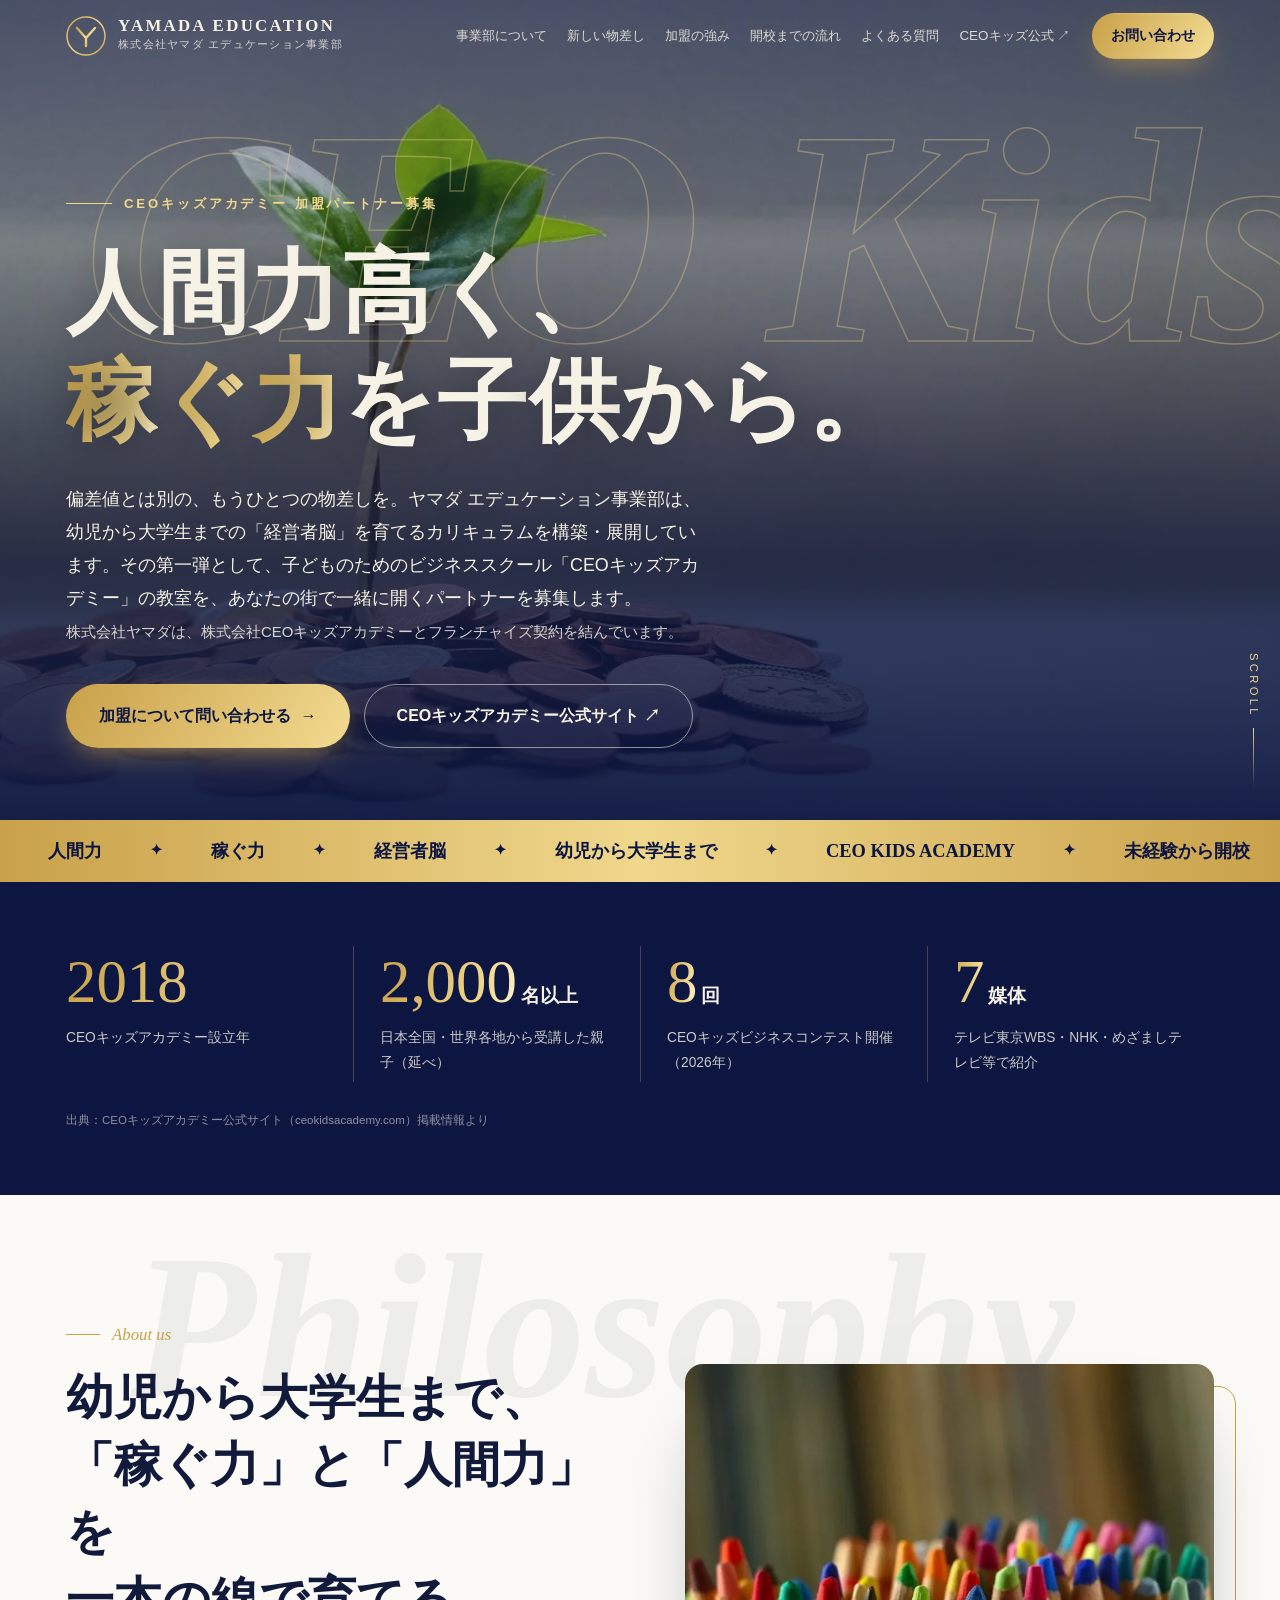
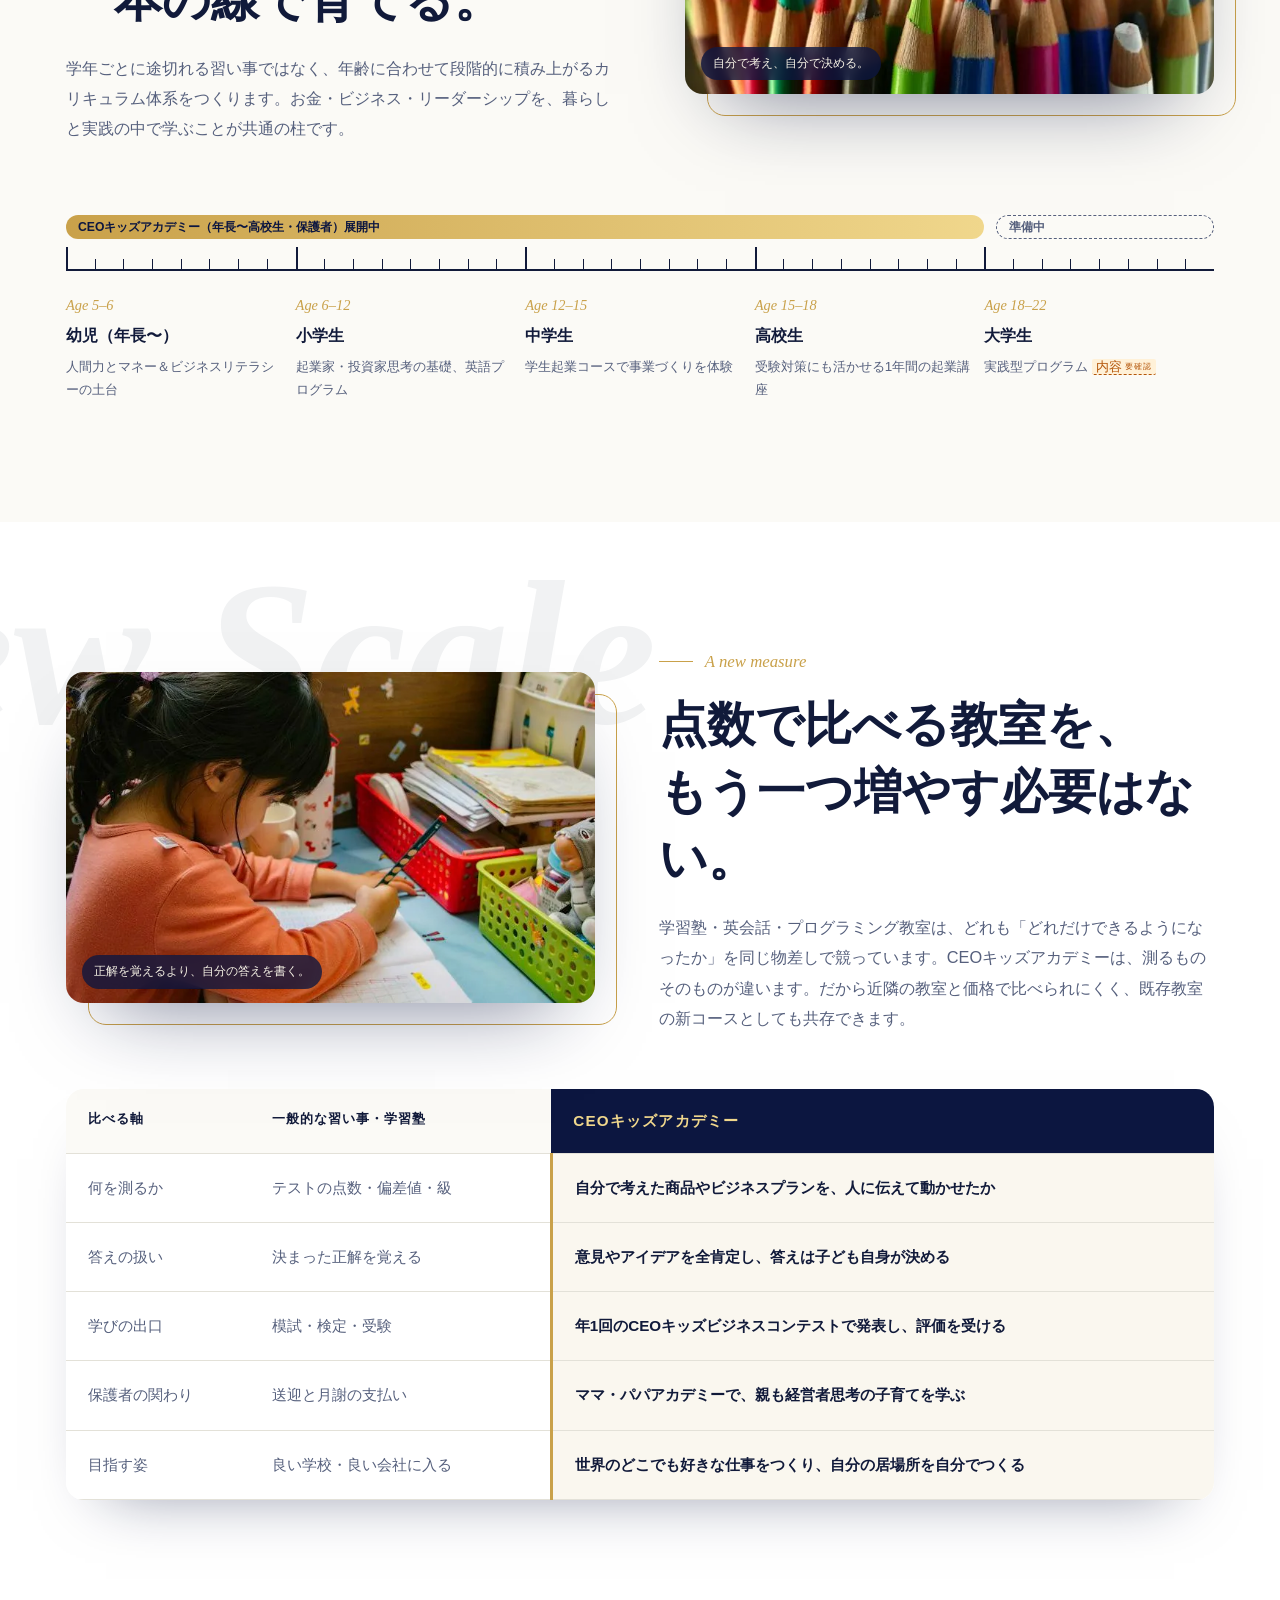
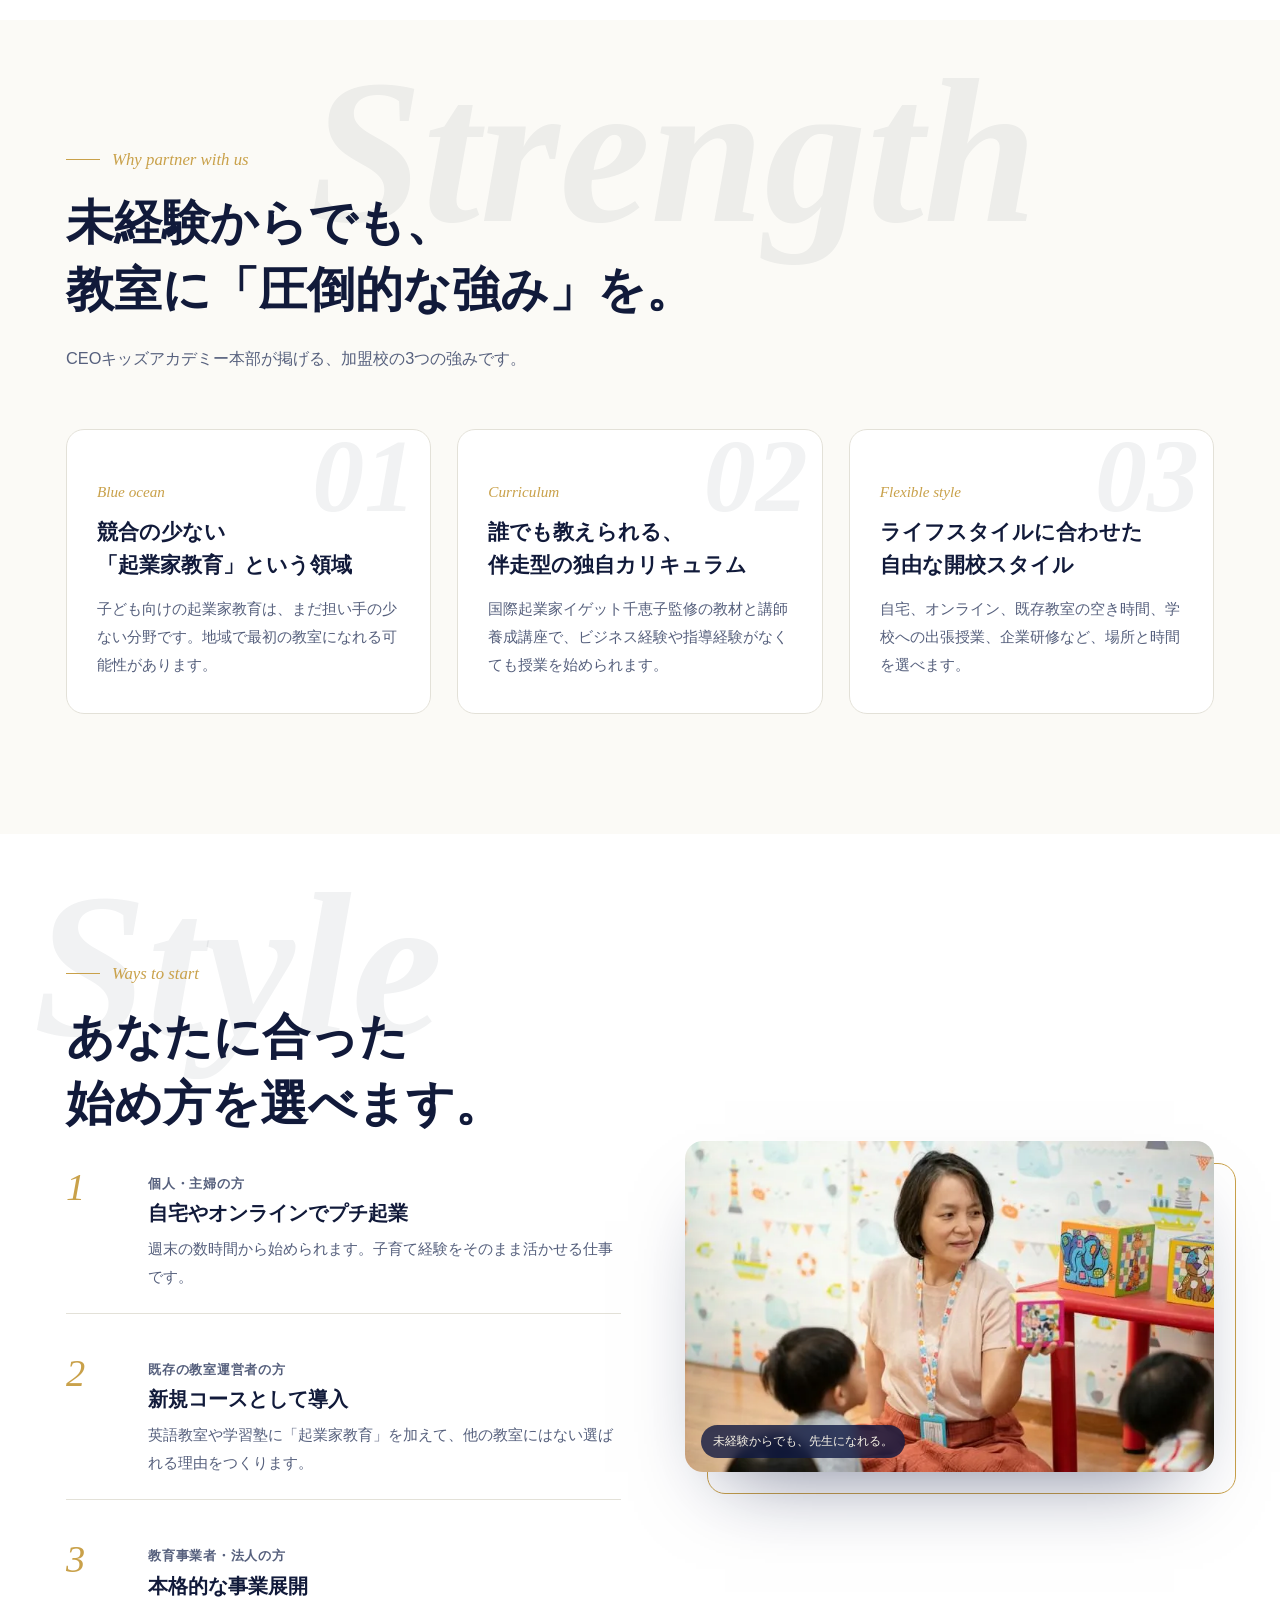
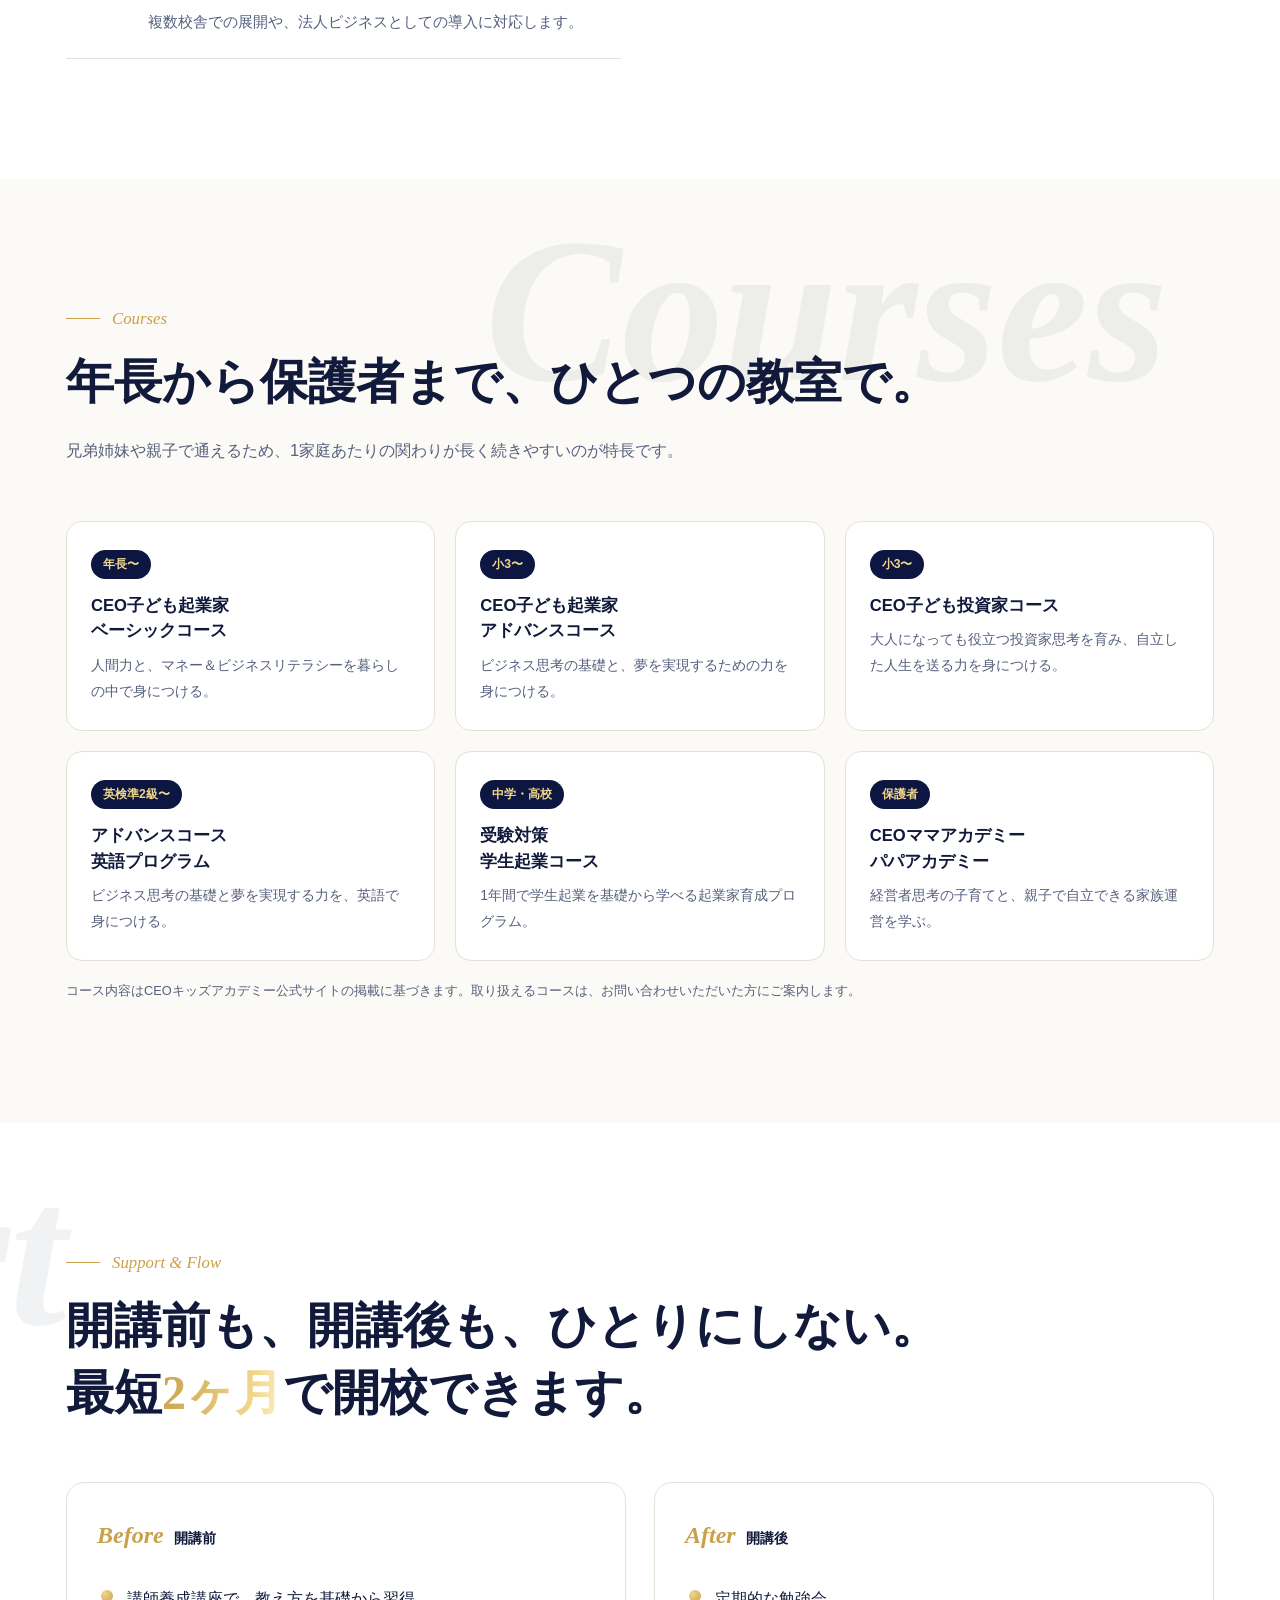
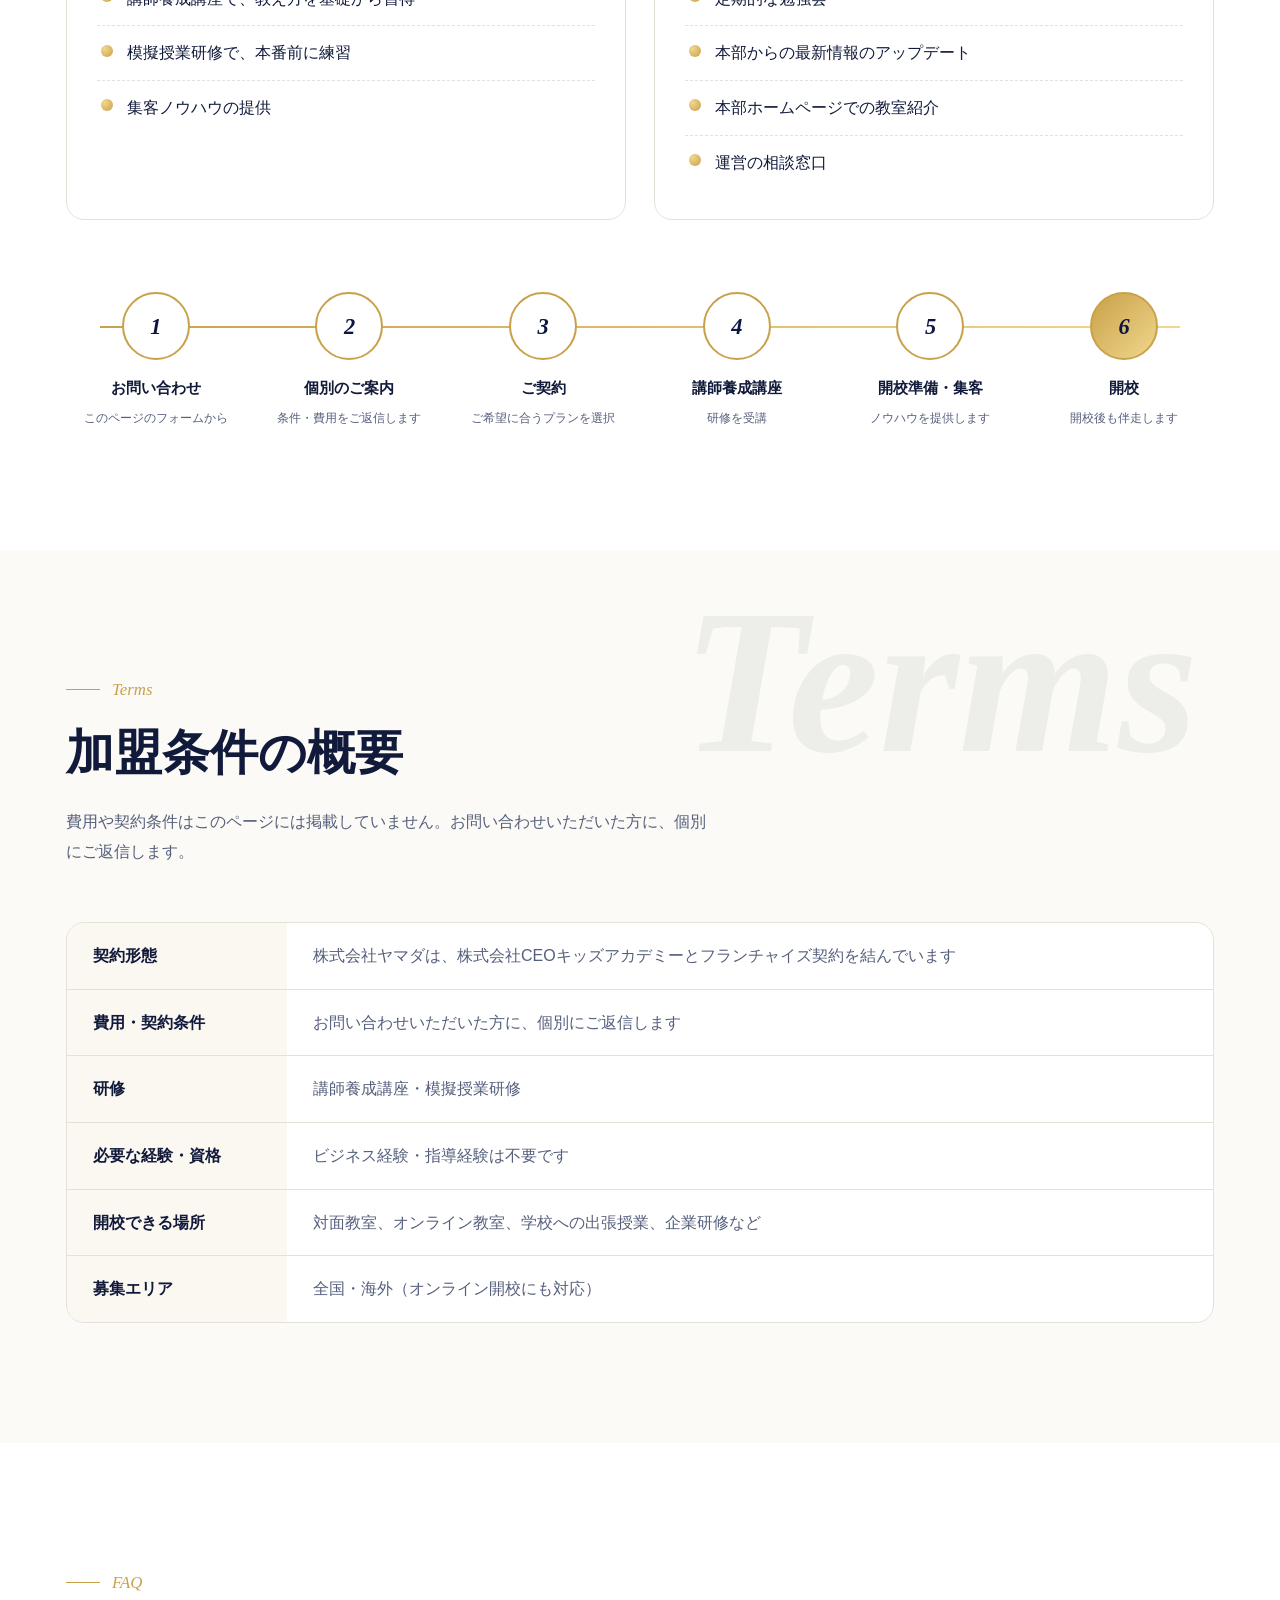
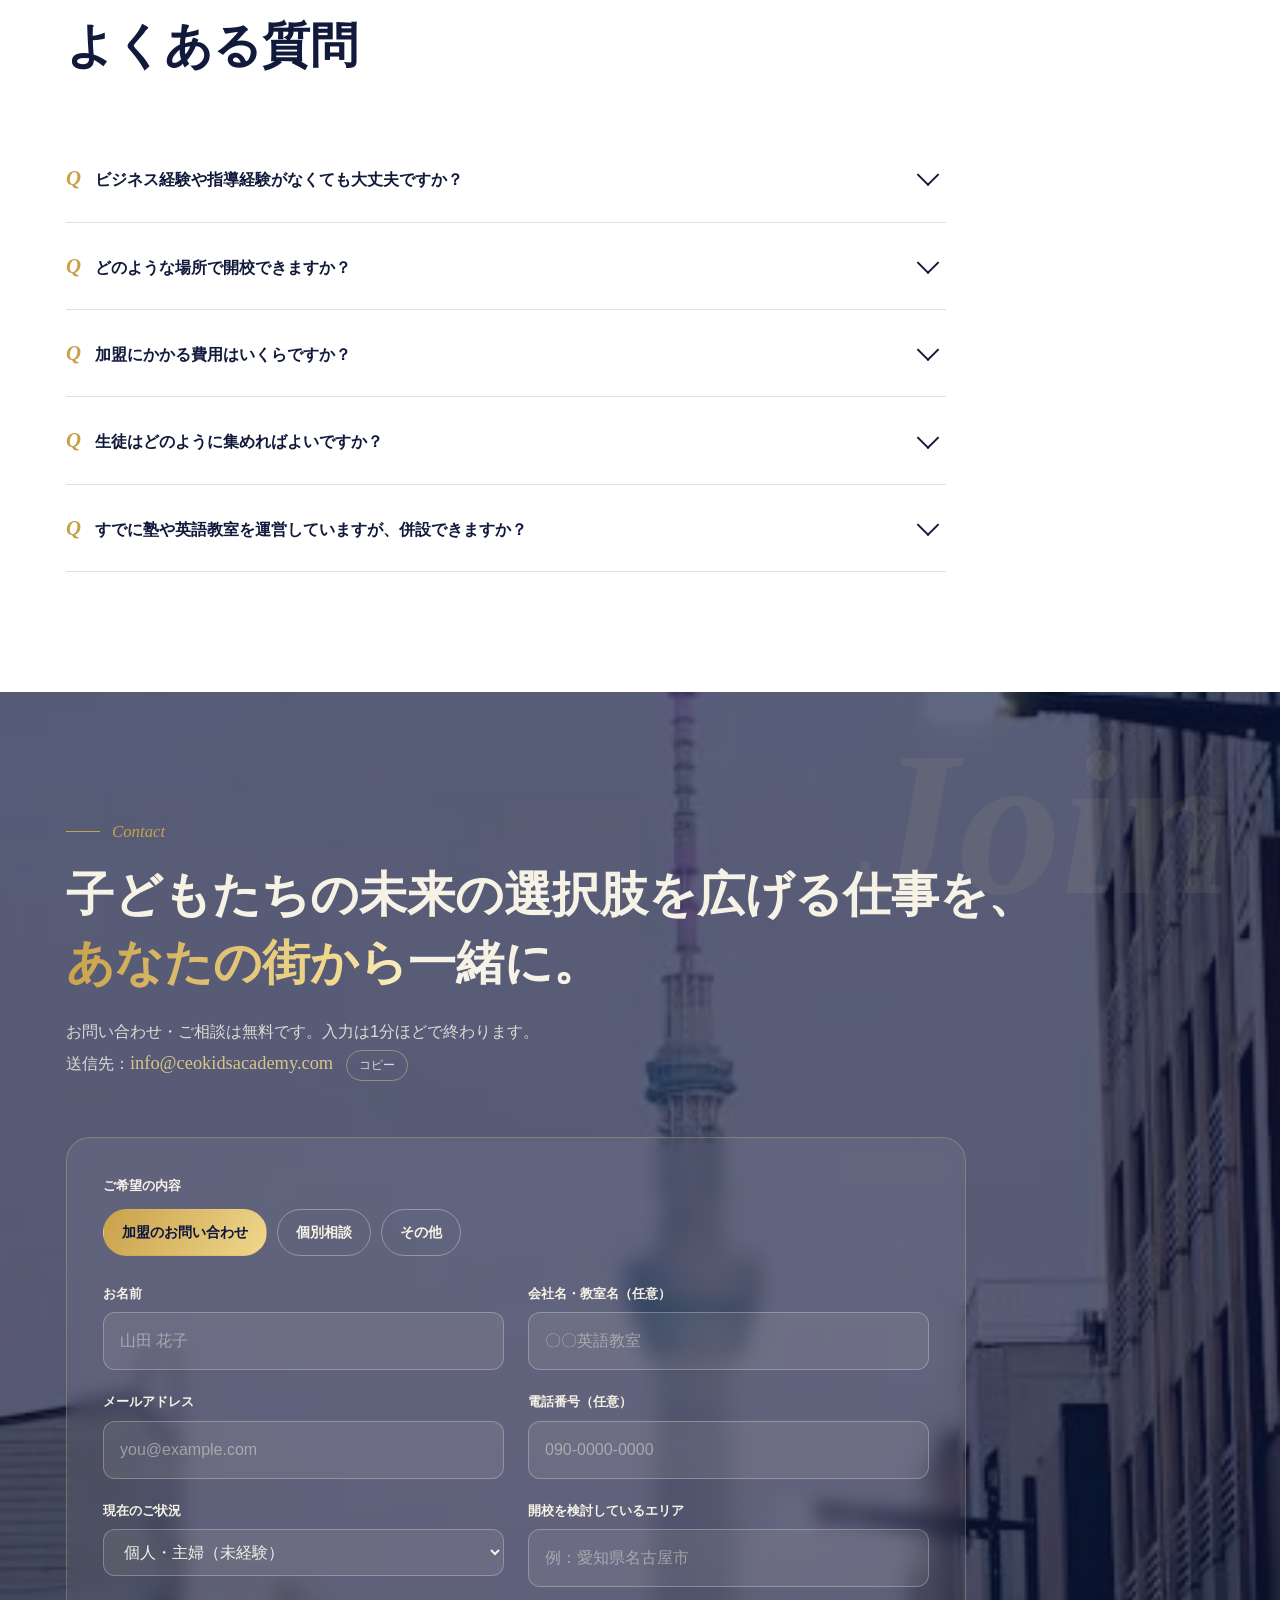
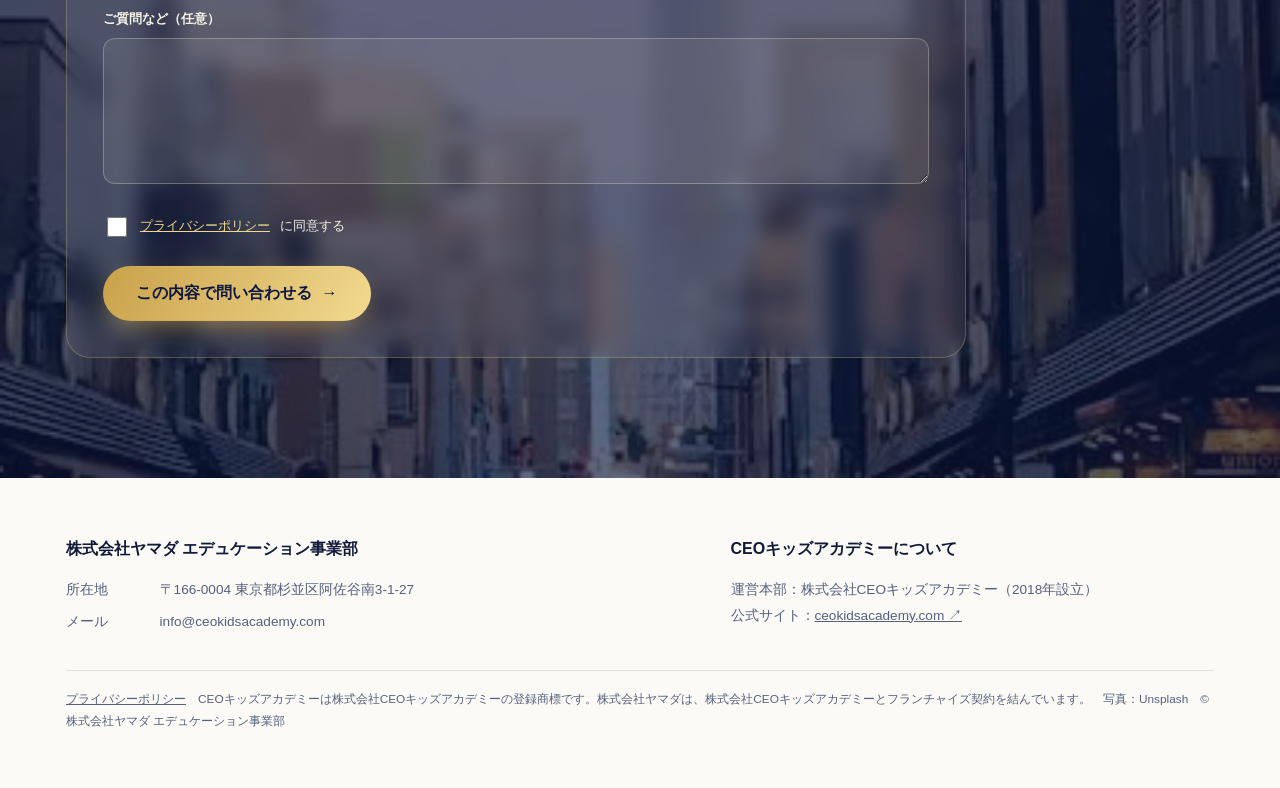
==== commit eb5cef86: "Add SEO/AEO/MEO metadata, privacy policy, consent checkbox, CSP, sitemap, robots, llms.txt, 404 Co-A" ====
--- a/index.html
+++ b/index.html
@@ -3,8 +3,25 @@
 <head>
 <meta charset="utf-8">
 <meta name="viewport" content="width=device-width, initial-scale=1, viewport-fit=cover">
-<meta name="description" content="株式会社ヤマダ エデュケーション事業部｜CEOキッズアカデミー 加盟パートナー募集。人間力高く、稼ぐ力を子供から。">
-<title>ヤマダ エデュケーション CEOキッズ加盟募集</title>
+<title>CEOキッズアカデミー 加盟・フランチャイズ募集｜子ども起業家教育｜ヤマダ エデュケーション事業部</title>
+<meta name="description" content="CEOキッズアカデミーの加盟パートナー（フランチャイズ）を全国・海外で募集。子ども起業家教育で「人間力」と「稼ぐ力」を育てる教室を、未経験から自宅・オンライン・既存教室で開校できます。株式会社ヤマダ エデュケーション事業部。">
+<link rel="canonical" href="https://livmakers.github.io/yamada-edu-hp/">
+<meta name="robots" content="index,follow,max-image-preview:large">
+<meta name="theme-color" content="#0c1640">
+<meta name="referrer" content="strict-origin-when-cross-origin">
+<meta http-equiv="Content-Security-Policy" content="default-src 'self'; img-src 'self' data:; style-src 'self' 'unsafe-inline' https://fonts.googleapis.com; font-src https://fonts.gstatic.com; script-src 'self' 'unsafe-inline'; connect-src 'self'; object-src 'none'; base-uri 'self'; form-action 'self' mailto:; upgrade-insecure-requests">
+<link rel="icon" href="favicon.svg" type="image/svg+xml">
+<meta property="og:type" content="website">
+<meta property="og:site_name" content="ヤマダ エデュケーション事業部">
+<meta property="og:title" content="CEOキッズアカデミー 加盟パートナー募集｜人間力高く、稼ぐ力を子供から">
+<meta property="og:description" content="CEOキッズアカデミーの加盟パートナー（フランチャイズ）を全国・海外で募集。子ども起業家教育で「人間力」と「稼ぐ力」を育てる教室を、未経験から自宅・オンライン・既存教室で開校できます。株式会社ヤマダ エデュケーション事業部。">
+<meta property="og:url" content="https://livmakers.github.io/yamada-edu-hp/">
+<meta property="og:image" content="https://livmakers.github.io/yamada-edu-hp/img/ogp.jpg">
+<meta property="og:image:width" content="1200"><meta property="og:image:height" content="630">
+<meta property="og:locale" content="ja_JP">
+<meta name="twitter:card" content="summary_large_image">
+<script type="application/ld+json">[{"@context": "https://schema.org", "@type": "Organization", "@id": "https://livmakers.github.io/yamada-edu-hp/#org", "name": "株式会社ヤマダ エデュケーション事業部", "url": "https://livmakers.github.io/yamada-edu-hp/", "logo": "https://livmakers.github.io/yamada-edu-hp/favicon.svg", "email": "info@ceokidsacademy.com", "address": {"@type": "PostalAddress", "postalCode": "166-0004", "addressRegion": "東京都", "addressLocality": "杉並区", "streetAddress": "阿佐谷南3-1-27", "addressCountry": "JP"}, "description": "幼児から大学生までを対象に、人間力と稼ぐ力を育てるカリキュラムを構築・展開する教育事業部。CEOキッズアカデミーのフランチャイズ加盟パートナーを募集しています。", "knowsAbout": ["子ども起業家教育", "金融教育", "マネー教育", "ビジネス教育", "フランチャイズ"]}, {"@context": "https://schema.org", "@type": "Service", "name": "CEOキッズアカデミー 加盟パートナー（フランチャイズ）募集", "serviceType": "教育フランチャイズ加盟募集", "provider": {"@id": "https://livmakers.github.io/yamada-edu-hp/#org"}, "areaServed": [{"@type": "Country", "name": "日本"}, {"@type": "Place", "name": "海外"}], "description": "子どものためのビジネススクール「CEOキッズアカデミー」の教室を開く加盟パートナーを全国・海外で募集。未経験から開校でき、自宅・オンライン・既存教室への導入に対応。費用・契約条件はお問い合わせいただいた方に個別にご返信します。", "url": "https://livmakers.github.io/yamada-edu-hp/"}, {"@context": "https://schema.org", "@type": "FAQPage", "mainEntity": [{"@type": "Question", "name": "ビジネス経験や指導経験がなくても大丈夫ですか？", "acceptedAnswer": {"@type": "Answer", "text": "はい、大丈夫です。講師養成講座と模擬授業研修で、教え方を基礎から身につけられます。"}}, {"@type": "Question", "name": "どのような場所で開校できますか？", "acceptedAnswer": {"@type": "Answer", "text": "対面の教室のほか、オンライン教室、学校への出張授業、企業研修などでも開校できます。ご自宅での開校も可能です。"}}, {"@type": "Question", "name": "加盟にかかる費用はいくらですか？", "acceptedAnswer": {"@type": "Answer", "text": "費用や契約条件はこのページには掲載していません。お問い合わせいただいた方に、個別にご返信します。"}}, {"@type": "Question", "name": "生徒はどのように集めればよいですか？", "acceptedAnswer": {"@type": "Answer", "text": "チラシやポスター、SNS、口コミ、インターネット広告などを組み合わせます。開講前に集客ノウハウを提供します。"}}, {"@type": "Question", "name": "すでに塾や英語教室を運営していますが、併設できますか？", "acceptedAnswer": {"@type": "Answer", "text": "はい。既存教室の新規コースとしての導入パターンがあります。空き時間を活用して始められます。"}}]}, {"@context": "https://schema.org", "@type": "WebSite", "name": "ヤマダ エデュケーション事業部", "url": "https://livmakers.github.io/yamada-edu-hp/", "inLanguage": "ja"}]</script>
+
 <meta name="claude:viewport-fit-sides" content="cover">
 <link rel="preconnect" href="https://fonts.googleapis.com">
 <link rel="preconnect" href="https://fonts.gstatic.com" crossorigin>
@@ -314,6 +331,9 @@
 .contact .mail{font-family:var(--f-en);font-size:1.15rem;color:var(--gold-2);user-select:all}
 .copy{font:inherit;font-size:.78rem;margin-left:8px;padding:3px 12px;border-radius:999px;border:1px solid rgba(240,215,140,.5);background:transparent;color:var(--on-navy);cursor:pointer}
 .copy:hover{background:rgba(240,215,140,.15)}
+.agree{display:flex!important;align-items:center;gap:10px;font-weight:500!important;cursor:pointer}
+.agree input{width:20px!important;height:20px;accent-color:#c9a14a}
+.agree a{color:var(--gold-2)}
 .form-msg{grid-column:1/-1;background:rgba(240,215,140,.14);border-left:4px solid var(--gold-2);padding:12px 16px;font-size:.92rem;border-radius:6px}
 
 footer{padding-block:56px;font-size:.85rem;color:var(--ink-2);background:var(--bg)}
@@ -573,6 +593,7 @@
         <select id="f-type" name="type"><option>個人・主婦（未経験）</option><option>教室・塾を運営中</option><option>教育事業者・法人</option><option>その他</option></select></div>
       <div><label for="f-area">開校を検討しているエリア</label><input id="f-area" name="area" placeholder="例：愛知県名古屋市"></div>
       <div class="full"><label for="f-msg">ご質問など（任意）</label><textarea id="f-msg" name="msg" rows="4"></textarea></div>
+      <div class="full consent"><label class="agree"><input type="checkbox" id="f-agree" name="agree" required> <a href="privacy.html" target="_blank" rel="noopener">プライバシーポリシー</a>に同意する</label></div>
       <div class="full"><button class="btn btn-gold" type="submit">この内容で問い合わせる <span class="arw">→</span></button></div>
       <p class="form-msg" id="form-msg" hidden></p>
     </form>
@@ -593,7 +614,7 @@
       <b>CEOキッズアカデミーについて</b>
       <p style="margin-top:14px">運営本部：株式会社CEOキッズアカデミー（2018年設立）<br>公式サイト：<a href="https://ceokidsacademy.com/" target="_blank" rel="noopener">ceokidsacademy.com ↗</a></p>
     </div>
-    <p class="legal">CEOキッズアカデミーは株式会社CEOキッズアカデミーの登録商標です。株式会社ヤマダは、株式会社CEOキッズアカデミーとフランチャイズ契約を結んでいます。　写真：Unsplash　© 株式会社ヤマダ エデュケーション事業部</p>
+    <p class="legal"><a href="privacy.html">プライバシーポリシー</a>　CEOキッズアカデミーは株式会社CEOキッズアカデミーの登録商標です。株式会社ヤマダは、株式会社CEOキッズアカデミーとフランチャイズ契約を結んでいます。　写真：Unsplash　© 株式会社ヤマダ エデュケーション事業部</p>
   </div>
 </footer>
 
@@ -671,6 +692,7 @@
   document.getElementById('cform').addEventListener('submit', function(e){
     e.preventDefault();
     var name=document.getElementById('f-name'), mail=document.getElementById('f-mail'), msg=document.getElementById('form-msg');
+    if(!document.getElementById('f-agree').checked){msg.textContent='プライバシーポリシーへの同意にチェックを入れてください。';msg.hidden=false;document.getElementById('f-agree').focus();return;}
     if(!name.value.trim()||!mail.value.trim()||!mail.checkValidity()){
       msg.textContent='お名前と、正しい形式のメールアドレスを入力してください。';
       msg.hidden=false; (name.value.trim()?mail:name).focus(); return;
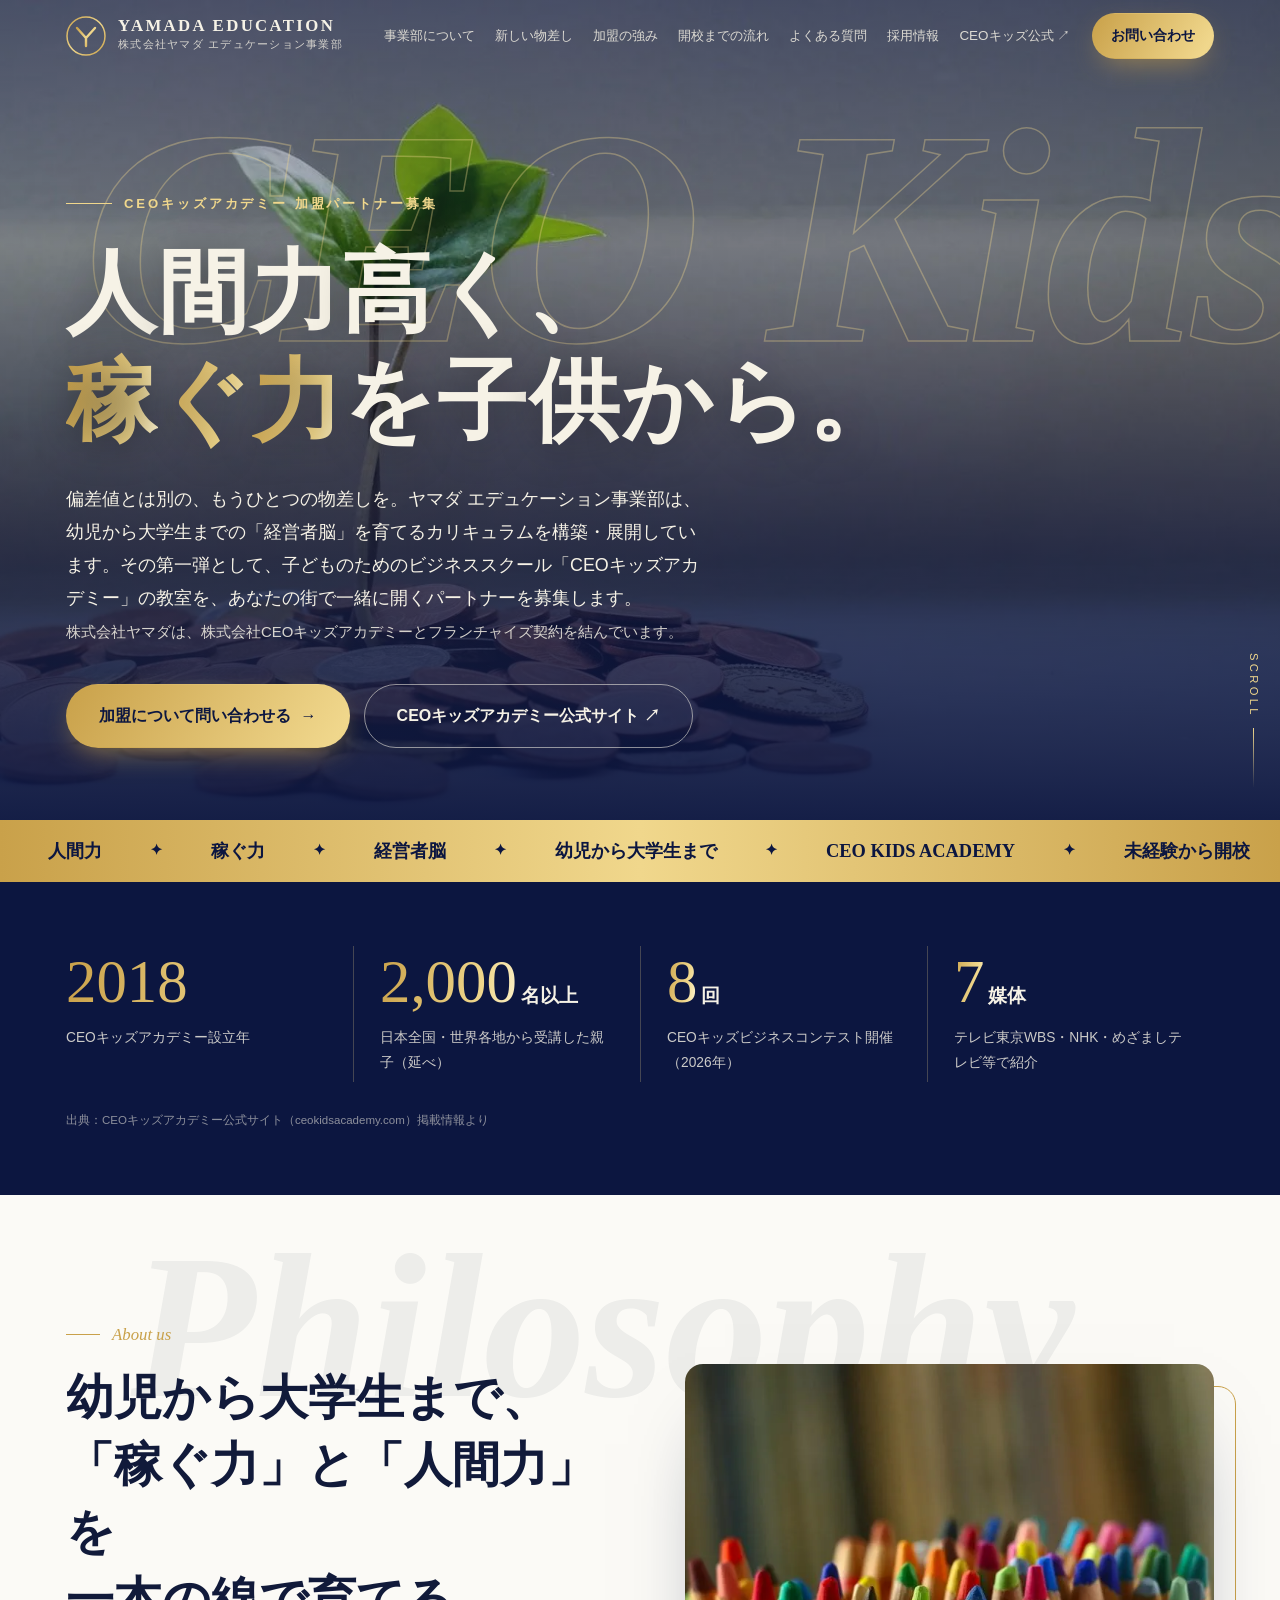
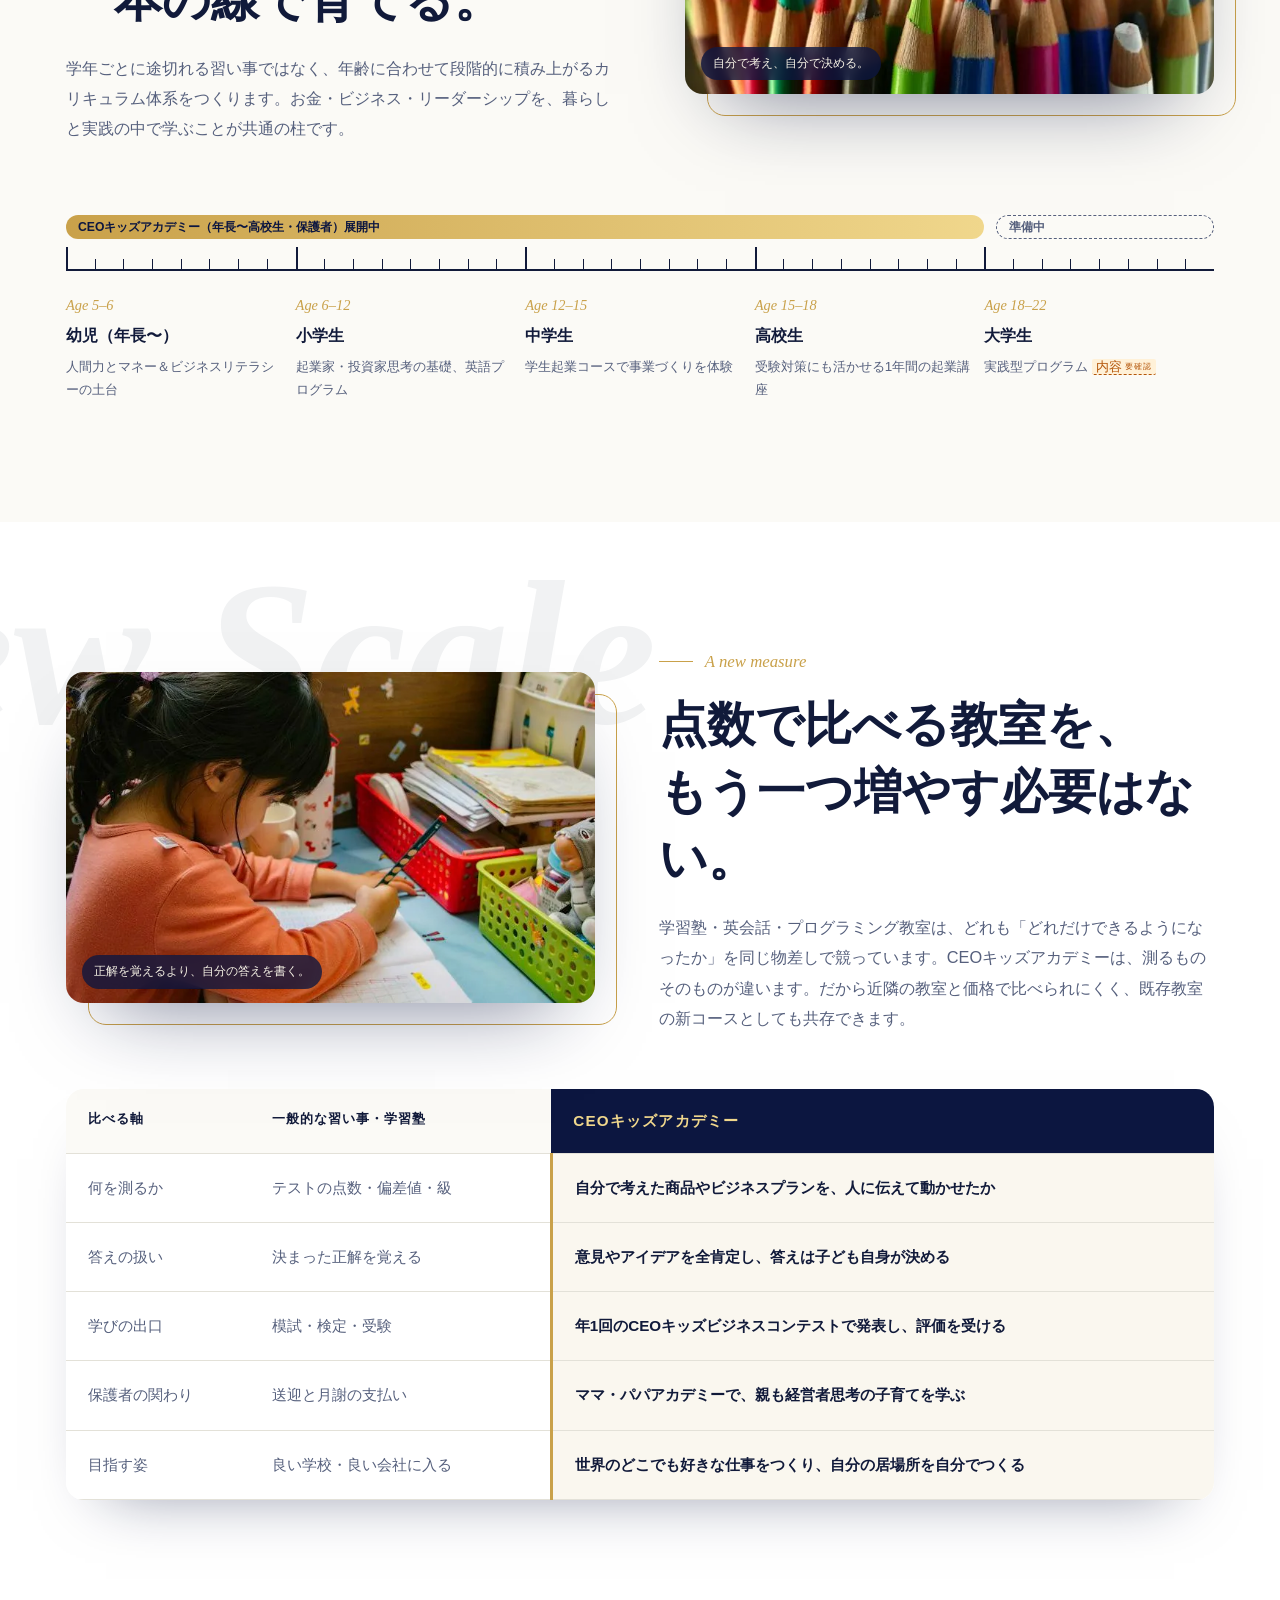
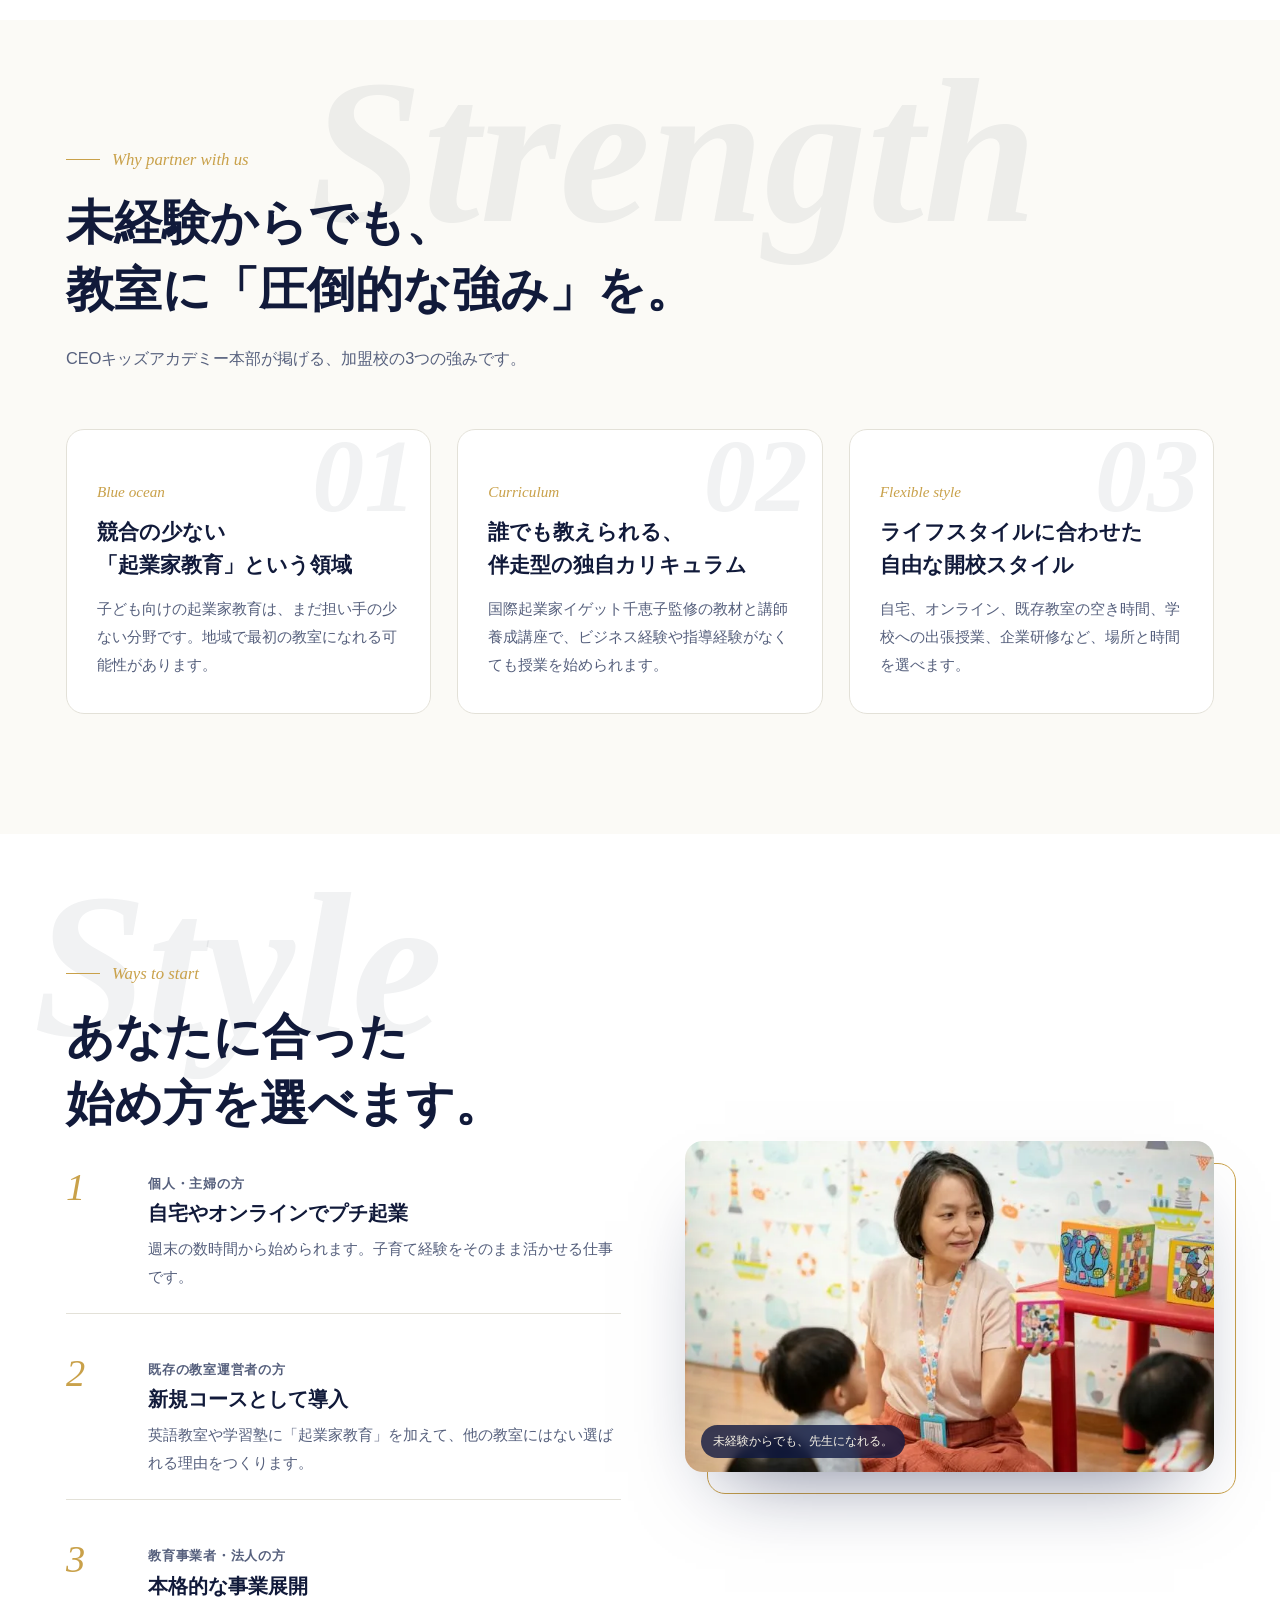
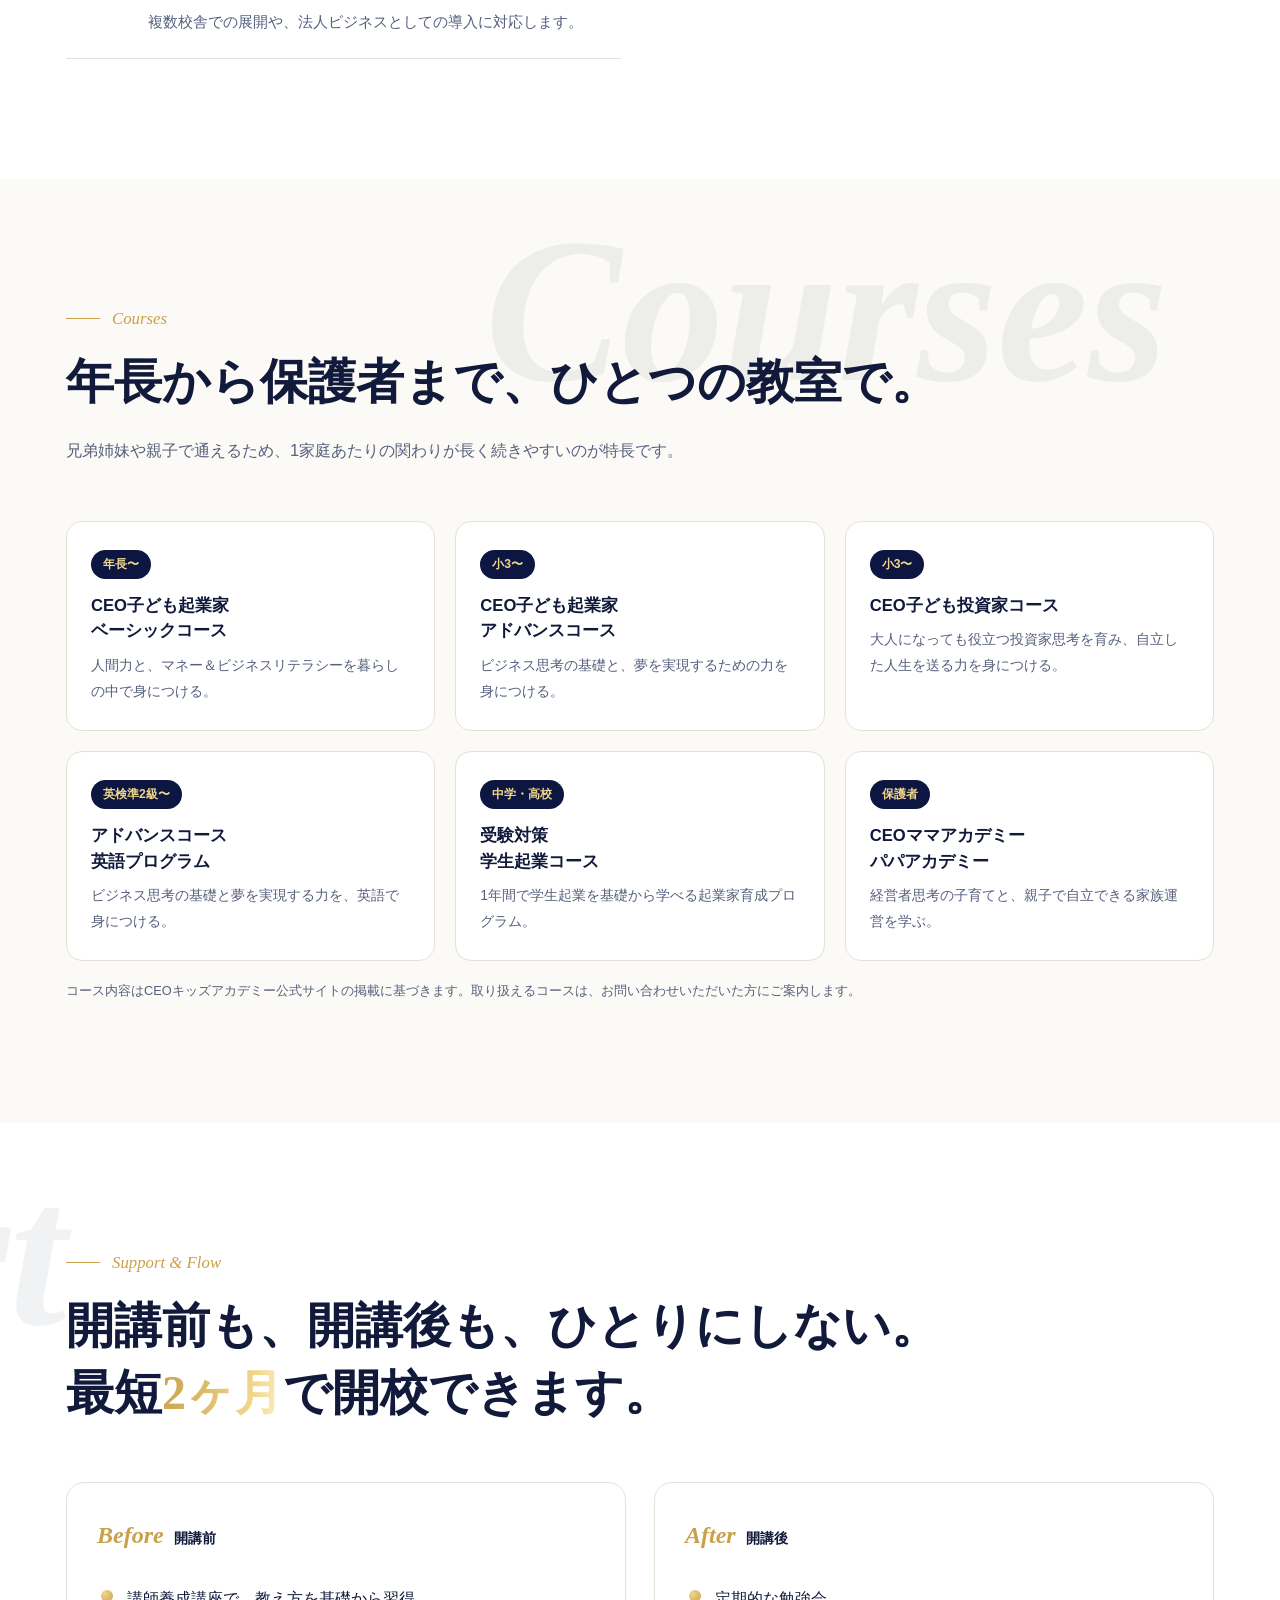
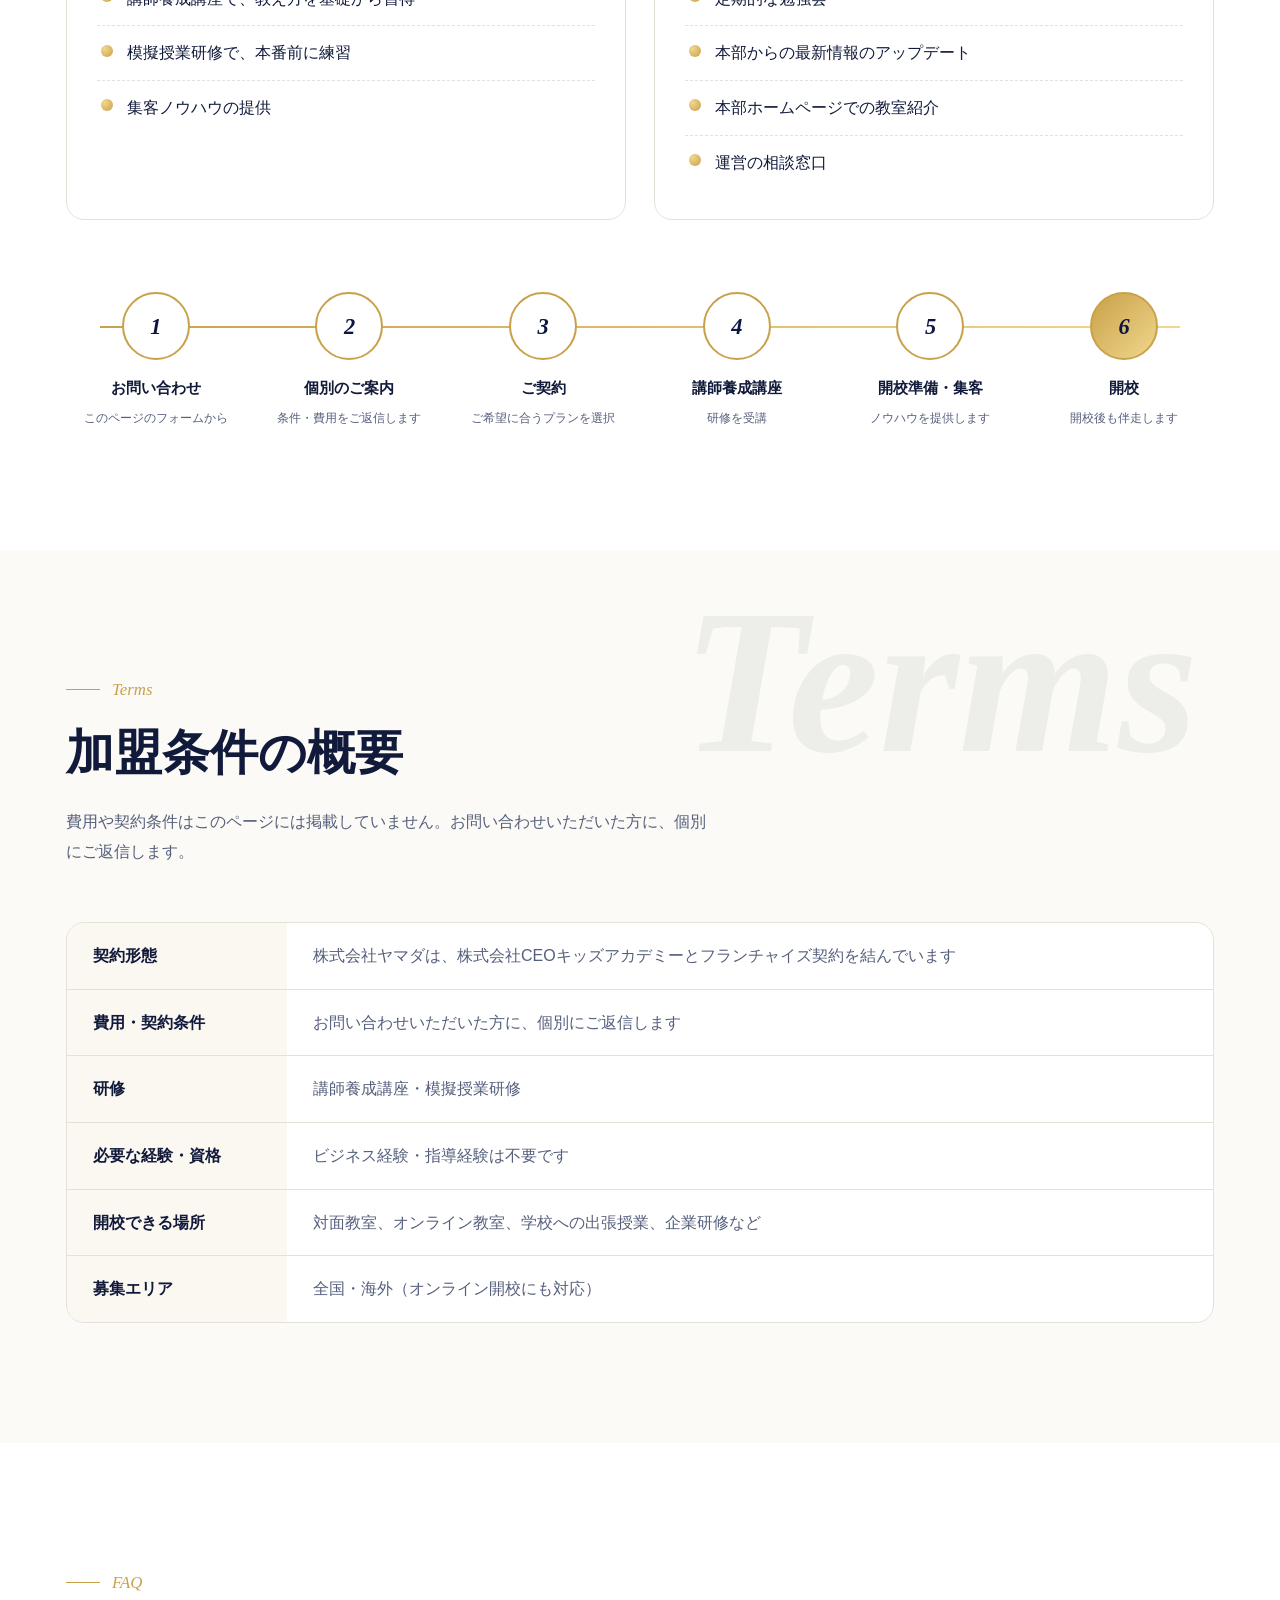
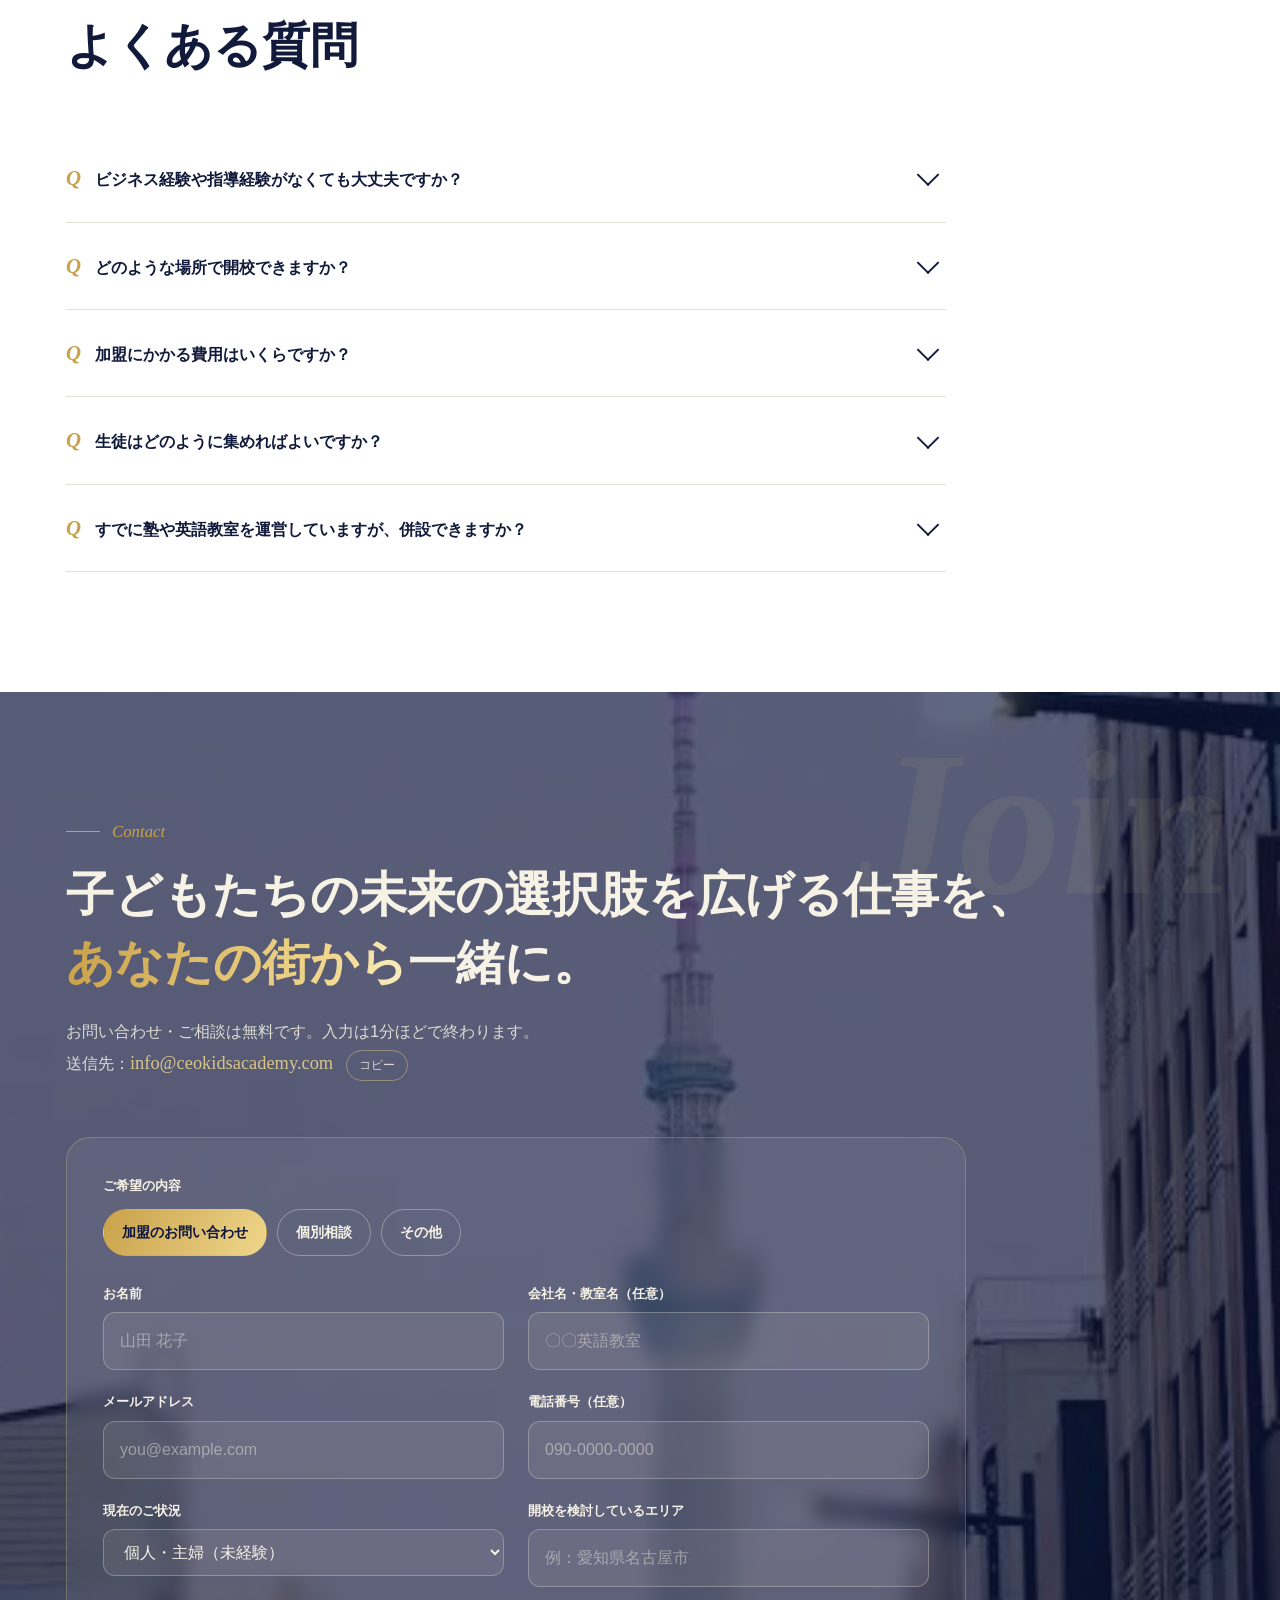
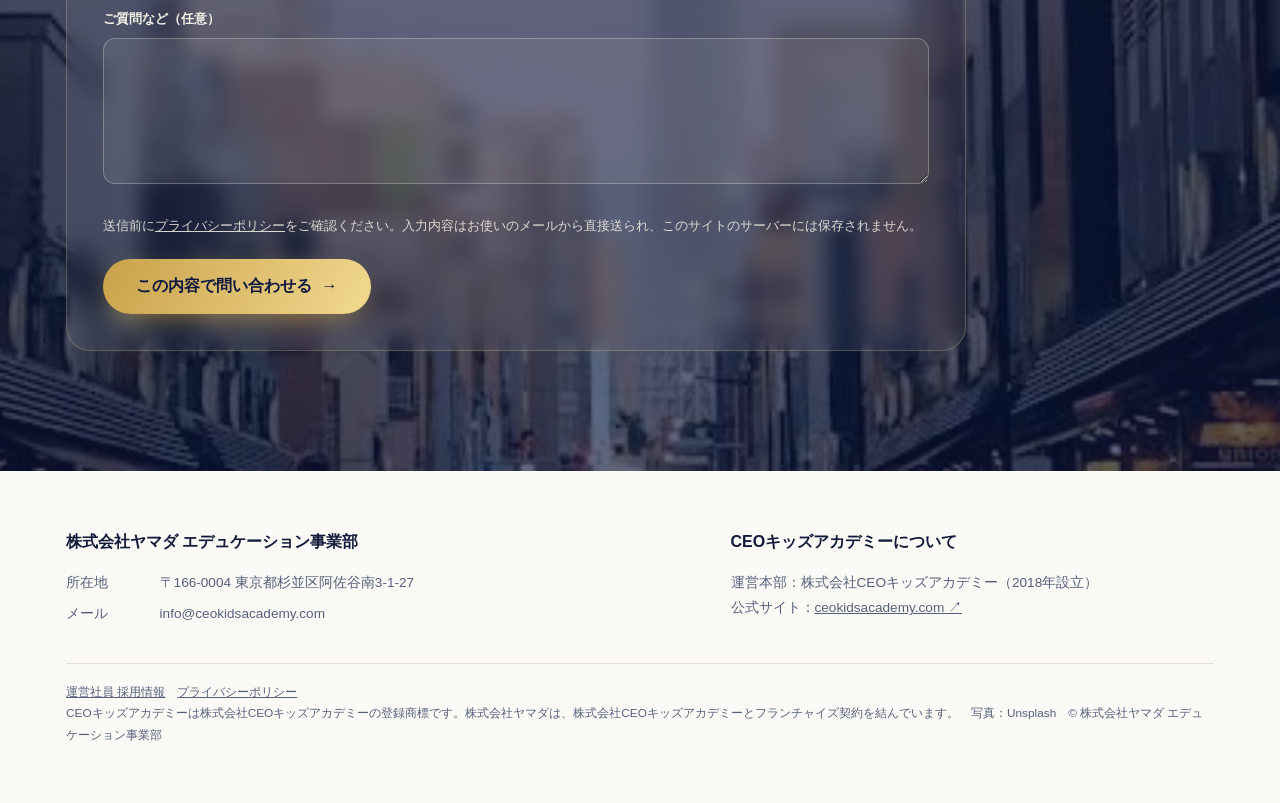
==== commit 5a00862e: "SEO・構造化データ・CSP・プライバシーポリシー・職種別ページを追加 - 採用トップ: canonical/OGP、Organization・FAQPage・ItemList・BreadcrumbL" ====
--- a/index.html
+++ b/index.html
@@ -3,25 +3,90 @@
 <head>
 <meta charset="utf-8">
 <meta name="viewport" content="width=device-width, initial-scale=1, viewport-fit=cover">
-<title>CEOキッズアカデミー 加盟・フランチャイズ募集｜子ども起業家教育｜ヤマダ エデュケーション事業部</title>
-<meta name="description" content="CEOキッズアカデミーの加盟パートナー（フランチャイズ）を全国・海外で募集。子ども起業家教育で「人間力」と「稼ぐ力」を育てる教室を、未経験から自宅・オンライン・既存教室で開校できます。株式会社ヤマダ エデュケーション事業部。">
+<meta name="description" content="株式会社ヤマダ エデュケーション事業部｜CEOキッズアカデミー 加盟パートナー募集。人間力高く、稼ぐ力を子供から。">
+<title>ヤマダ エデュケーション CEOキッズ加盟募集</title>
+<meta http-equiv="Content-Security-Policy" content="default-src 'self'; script-src 'self' 'sha256-DNOrAO+xbmVqFNyzMTLFVhxqImuXPWJOIUiUDO06WuE='; style-src 'self' 'unsafe-inline' https://fonts.googleapis.com; font-src https://fonts.gstatic.com; img-src 'self' data:; connect-src 'none'; object-src 'none'; base-uri 'self'; form-action 'none'; upgrade-insecure-requests">
+<meta name="referrer" content="strict-origin-when-cross-origin">
 <link rel="canonical" href="https://livmakers.github.io/yamada-edu-hp/">
-<meta name="robots" content="index,follow,max-image-preview:large">
-<meta name="theme-color" content="#0c1640">
-<meta name="referrer" content="strict-origin-when-cross-origin">
-<meta http-equiv="Content-Security-Policy" content="default-src 'self'; img-src 'self' data:; style-src 'self' 'unsafe-inline' https://fonts.googleapis.com; font-src https://fonts.gstatic.com; script-src 'self' 'unsafe-inline'; connect-src 'self'; object-src 'none'; base-uri 'self'; form-action 'self' mailto:; upgrade-insecure-requests">
-<link rel="icon" href="favicon.svg" type="image/svg+xml">
 <meta property="og:type" content="website">
+<meta property="og:locale" content="ja_JP">
 <meta property="og:site_name" content="ヤマダ エデュケーション事業部">
-<meta property="og:title" content="CEOキッズアカデミー 加盟パートナー募集｜人間力高く、稼ぐ力を子供から">
-<meta property="og:description" content="CEOキッズアカデミーの加盟パートナー（フランチャイズ）を全国・海外で募集。子ども起業家教育で「人間力」と「稼ぐ力」を育てる教室を、未経験から自宅・オンライン・既存教室で開校できます。株式会社ヤマダ エデュケーション事業部。">
+<meta property="og:title" content="ヤマダ エデュケーション CEOキッズ加盟募集">
+<meta property="og:description" content="株式会社ヤマダ エデュケーション事業部｜CEOキッズアカデミー 加盟パートナー募集。人間力高く、稼ぐ力を子供から。">
 <meta property="og:url" content="https://livmakers.github.io/yamada-edu-hp/">
-<meta property="og:image" content="https://livmakers.github.io/yamada-edu-hp/img/ogp.jpg">
-<meta property="og:image:width" content="1200"><meta property="og:image:height" content="630">
-<meta property="og:locale" content="ja_JP">
+<meta property="og:image" content="https://livmakers.github.io/yamada-edu-hp/img/og.jpg">
+<meta property="og:image:width" content="1200">
+<meta property="og:image:height" content="630">
 <meta name="twitter:card" content="summary_large_image">
-<script type="application/ld+json">[{"@context": "https://schema.org", "@type": "Organization", "@id": "https://livmakers.github.io/yamada-edu-hp/#org", "name": "株式会社ヤマダ エデュケーション事業部", "url": "https://livmakers.github.io/yamada-edu-hp/", "logo": "https://livmakers.github.io/yamada-edu-hp/favicon.svg", "email": "info@ceokidsacademy.com", "address": {"@type": "PostalAddress", "postalCode": "166-0004", "addressRegion": "東京都", "addressLocality": "杉並区", "streetAddress": "阿佐谷南3-1-27", "addressCountry": "JP"}, "description": "幼児から大学生までを対象に、人間力と稼ぐ力を育てるカリキュラムを構築・展開する教育事業部。CEOキッズアカデミーのフランチャイズ加盟パートナーを募集しています。", "knowsAbout": ["子ども起業家教育", "金融教育", "マネー教育", "ビジネス教育", "フランチャイズ"]}, {"@context": "https://schema.org", "@type": "Service", "name": "CEOキッズアカデミー 加盟パートナー（フランチャイズ）募集", "serviceType": "教育フランチャイズ加盟募集", "provider": {"@id": "https://livmakers.github.io/yamada-edu-hp/#org"}, "areaServed": [{"@type": "Country", "name": "日本"}, {"@type": "Place", "name": "海外"}], "description": "子どものためのビジネススクール「CEOキッズアカデミー」の教室を開く加盟パートナーを全国・海外で募集。未経験から開校でき、自宅・オンライン・既存教室への導入に対応。費用・契約条件はお問い合わせいただいた方に個別にご返信します。", "url": "https://livmakers.github.io/yamada-edu-hp/"}, {"@context": "https://schema.org", "@type": "FAQPage", "mainEntity": [{"@type": "Question", "name": "ビジネス経験や指導経験がなくても大丈夫ですか？", "acceptedAnswer": {"@type": "Answer", "text": "はい、大丈夫です。講師養成講座と模擬授業研修で、教え方を基礎から身につけられます。"}}, {"@type": "Question", "name": "どのような場所で開校できますか？", "acceptedAnswer": {"@type": "Answer", "text": "対面の教室のほか、オンライン教室、学校への出張授業、企業研修などでも開校できます。ご自宅での開校も可能です。"}}, {"@type": "Question", "name": "加盟にかかる費用はいくらですか？", "acceptedAnswer": {"@type": "Answer", "text": "費用や契約条件はこのページには掲載していません。お問い合わせいただいた方に、個別にご返信します。"}}, {"@type": "Question", "name": "生徒はどのように集めればよいですか？", "acceptedAnswer": {"@type": "Answer", "text": "チラシやポスター、SNS、口コミ、インターネット広告などを組み合わせます。開講前に集客ノウハウを提供します。"}}, {"@type": "Question", "name": "すでに塾や英語教室を運営していますが、併設できますか？", "acceptedAnswer": {"@type": "Answer", "text": "はい。既存教室の新規コースとしての導入パターンがあります。空き時間を活用して始められます。"}}]}, {"@context": "https://schema.org", "@type": "WebSite", "name": "ヤマダ エデュケーション事業部", "url": "https://livmakers.github.io/yamada-edu-hp/", "inLanguage": "ja"}]</script>
-
+<script type="application/ld+json">
+{
+ "@type": "Organization",
+ "name": "株式会社ヤマダ エデュケーション事業部",
+ "url": "https://livmakers.github.io/yamada-edu-hp/",
+ "email": "info@ceokidsacademy.com",
+ "address": {
+  "@type": "PostalAddress",
+  "postalCode": "166-0004",
+  "addressRegion": "東京都",
+  "addressLocality": "杉並区",
+  "streetAddress": "阿佐谷南3-1-27",
+  "addressCountry": "JP"
+ },
+ "@context": "https://schema.org",
+ "sameAs": [
+  "https://ceokidsacademy.com/"
+ ],
+ "description": "CEOキッズアカデミーとフランチャイズ契約を結び、子どものビジネススクールの加盟パートナーを募集。幼児から大学生までの「経営者脳」を育てる教育事業を展開。"
+}
+</script>
+<script type="application/ld+json">
+{
+ "@context": "https://schema.org",
+ "@type": "FAQPage",
+ "mainEntity": [
+  {
+   "@type": "Question",
+   "name": "ビジネス経験や指導経験がなくても大丈夫ですか？",
+   "acceptedAnswer": {
+    "@type": "Answer",
+    "text": "はい、大丈夫です。講師養成講座と模擬授業研修で、教え方を基礎から身につけられます。"
+   }
+  },
+  {
+   "@type": "Question",
+   "name": "どのような場所で開校できますか？",
+   "acceptedAnswer": {
+    "@type": "Answer",
+    "text": "対面の教室のほか、オンライン教室、学校への出張授業、企業研修などでも開校できます。ご自宅での開校も可能です。"
+   }
+  },
+  {
+   "@type": "Question",
+   "name": "加盟にかかる費用はいくらですか？",
+   "acceptedAnswer": {
+    "@type": "Answer",
+    "text": "費用や契約条件はこのページには掲載していません。お問い合わせいただいた方に、個別にご返信します。"
+   }
+  },
+  {
+   "@type": "Question",
+   "name": "生徒はどのように集めればよいですか？",
+   "acceptedAnswer": {
+    "@type": "Answer",
+    "text": "チラシやポスター、SNS、口コミ、インターネット広告などを組み合わせます。開講前に集客ノウハウを提供します。"
+   }
+  },
+  {
+   "@type": "Question",
+   "name": "すでに塾や英語教室を運営していますが、併設できますか？",
+   "acceptedAnswer": {
+    "@type": "Answer",
+    "text": "はい。既存教室の新規コースとしての導入パターンがあります。空き時間を活用して始められます。"
+   }
+  }
+ ]
+}
+</script>
 <meta name="claude:viewport-fit-sides" content="cover">
 <link rel="preconnect" href="https://fonts.googleapis.com">
 <link rel="preconnect" href="https://fonts.gstatic.com" crossorigin>
@@ -331,9 +396,6 @@
 .contact .mail{font-family:var(--f-en);font-size:1.15rem;color:var(--gold-2);user-select:all}
 .copy{font:inherit;font-size:.78rem;margin-left:8px;padding:3px 12px;border-radius:999px;border:1px solid rgba(240,215,140,.5);background:transparent;color:var(--on-navy);cursor:pointer}
 .copy:hover{background:rgba(240,215,140,.15)}
-.agree{display:flex!important;align-items:center;gap:10px;font-weight:500!important;cursor:pointer}
-.agree input{width:20px!important;height:20px;accent-color:#c9a14a}
-.agree a{color:var(--gold-2)}
 .form-msg{grid-column:1/-1;background:rgba(240,215,140,.14);border-left:4px solid var(--gold-2);padding:12px 16px;font-size:.92rem;border-radius:6px}
 
 footer{padding-block:56px;font-size:.85rem;color:var(--ink-2);background:var(--bg)}
@@ -368,6 +430,7 @@
       <a href="#strength">加盟の強み</a>
       <a href="#flow">開校までの流れ</a>
       <a href="#faq">よくある質問</a>
+      <a href="recruit/">採用情報</a>
       <a href="https://ceokidsacademy.com/" target="_blank" rel="noopener">CEOキッズ公式 ↗</a>
     </nav>
     <a class="btn btn-gold btn-sm" href="#contact">お問い合わせ</a>
@@ -593,7 +656,7 @@
         <select id="f-type" name="type"><option>個人・主婦（未経験）</option><option>教室・塾を運営中</option><option>教育事業者・法人</option><option>その他</option></select></div>
       <div><label for="f-area">開校を検討しているエリア</label><input id="f-area" name="area" placeholder="例：愛知県名古屋市"></div>
       <div class="full"><label for="f-msg">ご質問など（任意）</label><textarea id="f-msg" name="msg" rows="4"></textarea></div>
-      <div class="full consent"><label class="agree"><input type="checkbox" id="f-agree" name="agree" required> <a href="privacy.html" target="_blank" rel="noopener">プライバシーポリシー</a>に同意する</label></div>
+      <p class="full" style="font-size:.84rem;opacity:.85">送信前に<a href="privacy.html" target="_blank" rel="noopener">プライバシーポリシー</a>をご確認ください。入力内容はお使いのメールから直接送られ、このサイトのサーバーには保存されません。</p>
       <div class="full"><button class="btn btn-gold" type="submit">この内容で問い合わせる <span class="arw">→</span></button></div>
       <p class="form-msg" id="form-msg" hidden></p>
     </form>
@@ -614,7 +677,7 @@
       <b>CEOキッズアカデミーについて</b>
       <p style="margin-top:14px">運営本部：株式会社CEOキッズアカデミー（2018年設立）<br>公式サイト：<a href="https://ceokidsacademy.com/" target="_blank" rel="noopener">ceokidsacademy.com ↗</a></p>
     </div>
-    <p class="legal"><a href="privacy.html">プライバシーポリシー</a>　CEOキッズアカデミーは株式会社CEOキッズアカデミーの登録商標です。株式会社ヤマダは、株式会社CEOキッズアカデミーとフランチャイズ契約を結んでいます。　写真：Unsplash　© 株式会社ヤマダ エデュケーション事業部</p>
+    <p class="legal"><a href="recruit/">運営社員 採用情報</a>　<a href="privacy.html">プライバシーポリシー</a><br>CEOキッズアカデミーは株式会社CEOキッズアカデミーの登録商標です。株式会社ヤマダは、株式会社CEOキッズアカデミーとフランチャイズ契約を結んでいます。　写真：Unsplash　© 株式会社ヤマダ エデュケーション事業部</p>
   </div>
 </footer>
 
@@ -692,7 +755,6 @@
   document.getElementById('cform').addEventListener('submit', function(e){
     e.preventDefault();
     var name=document.getElementById('f-name'), mail=document.getElementById('f-mail'), msg=document.getElementById('form-msg');
-    if(!document.getElementById('f-agree').checked){msg.textContent='プライバシーポリシーへの同意にチェックを入れてください。';msg.hidden=false;document.getElementById('f-agree').focus();return;}
     if(!name.value.trim()||!mail.value.trim()||!mail.checkValidity()){
       msg.textContent='お名前と、正しい形式のメールアドレスを入力してください。';
       msg.hidden=false; (name.value.trim()?mail:name).focus(); return;
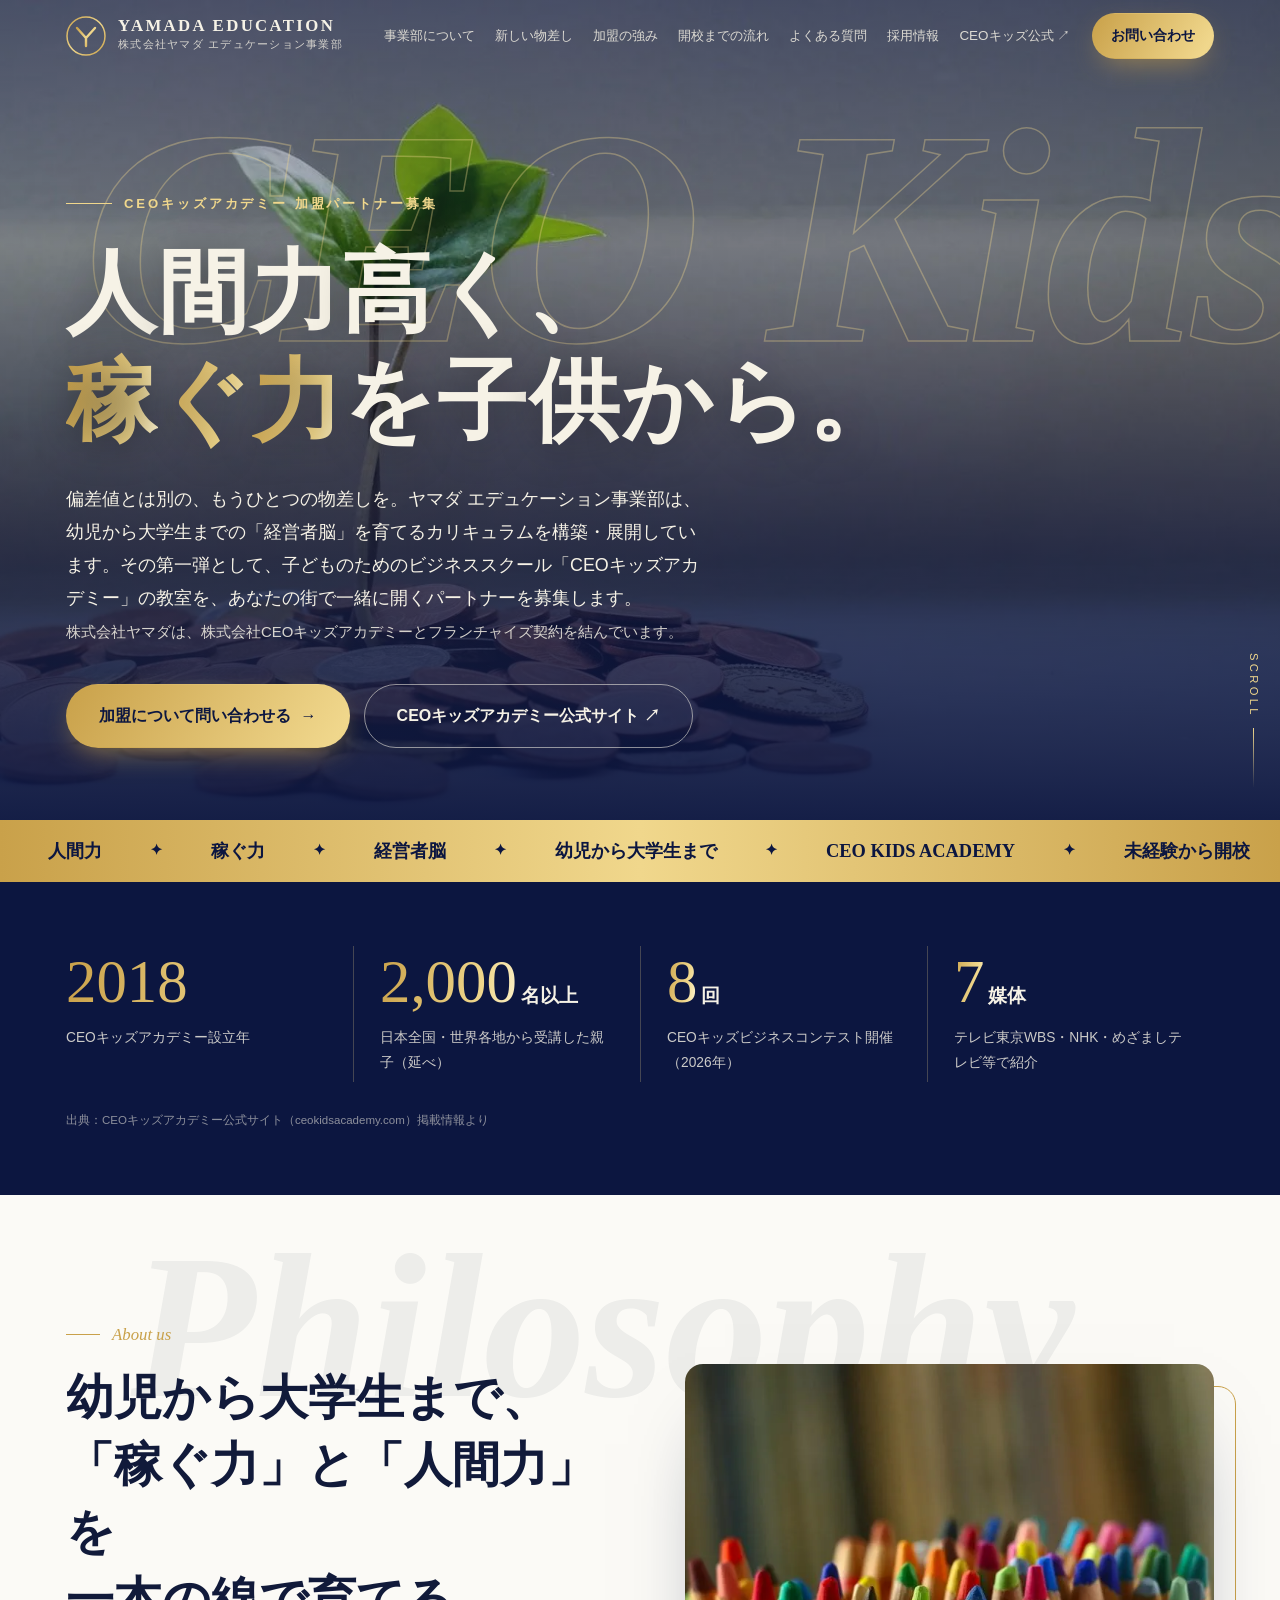
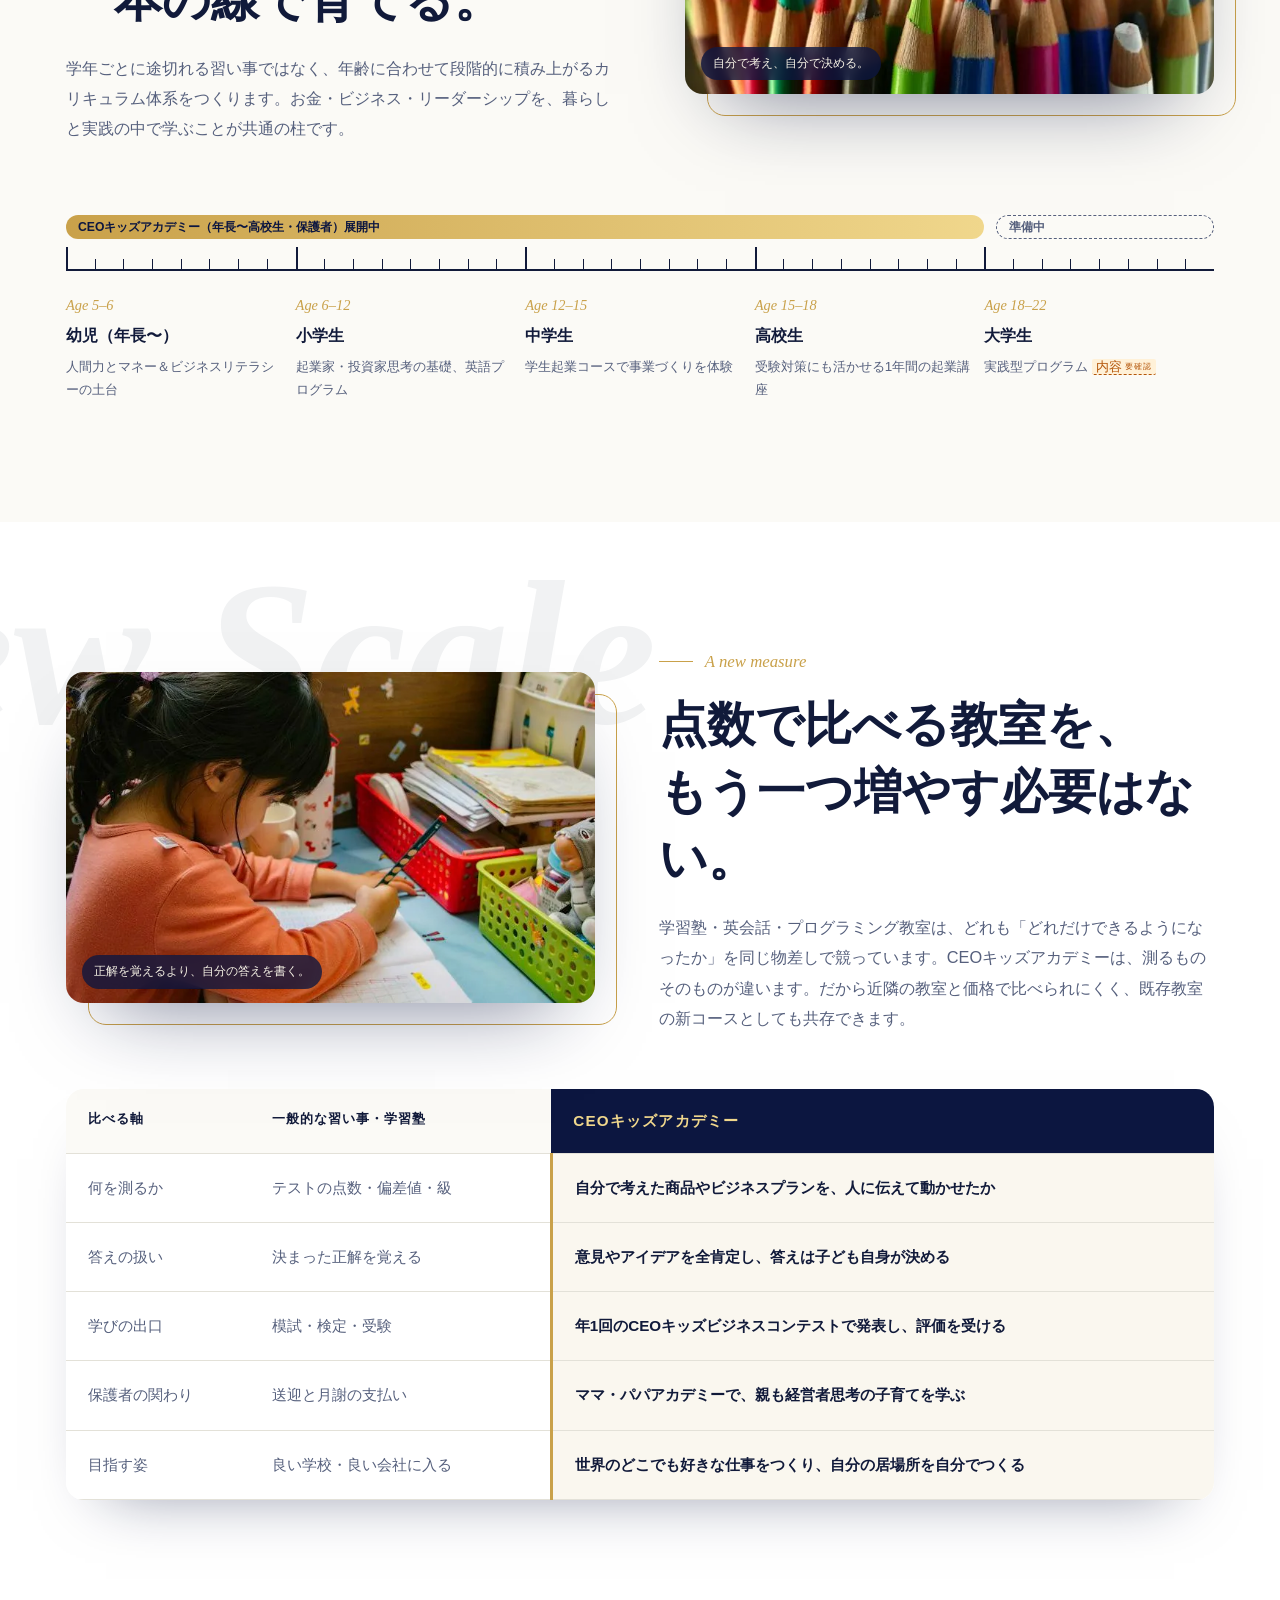
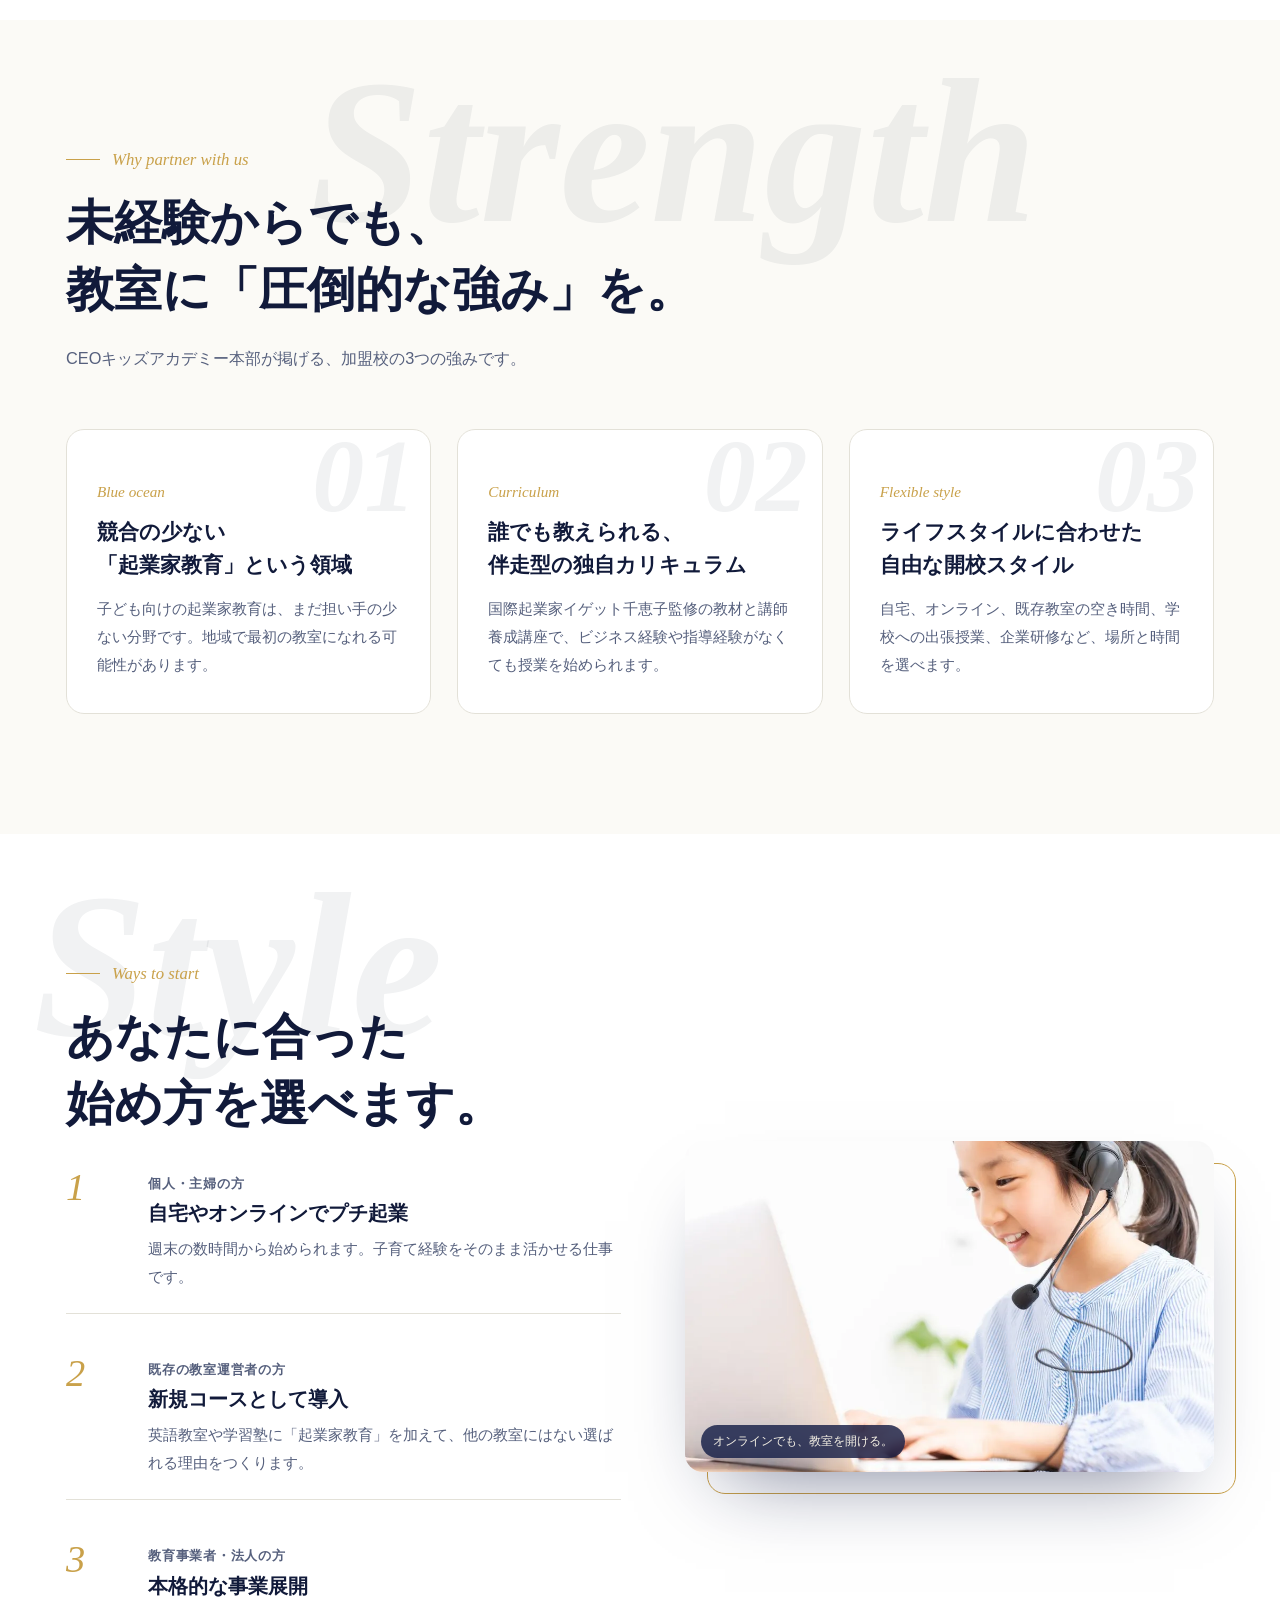
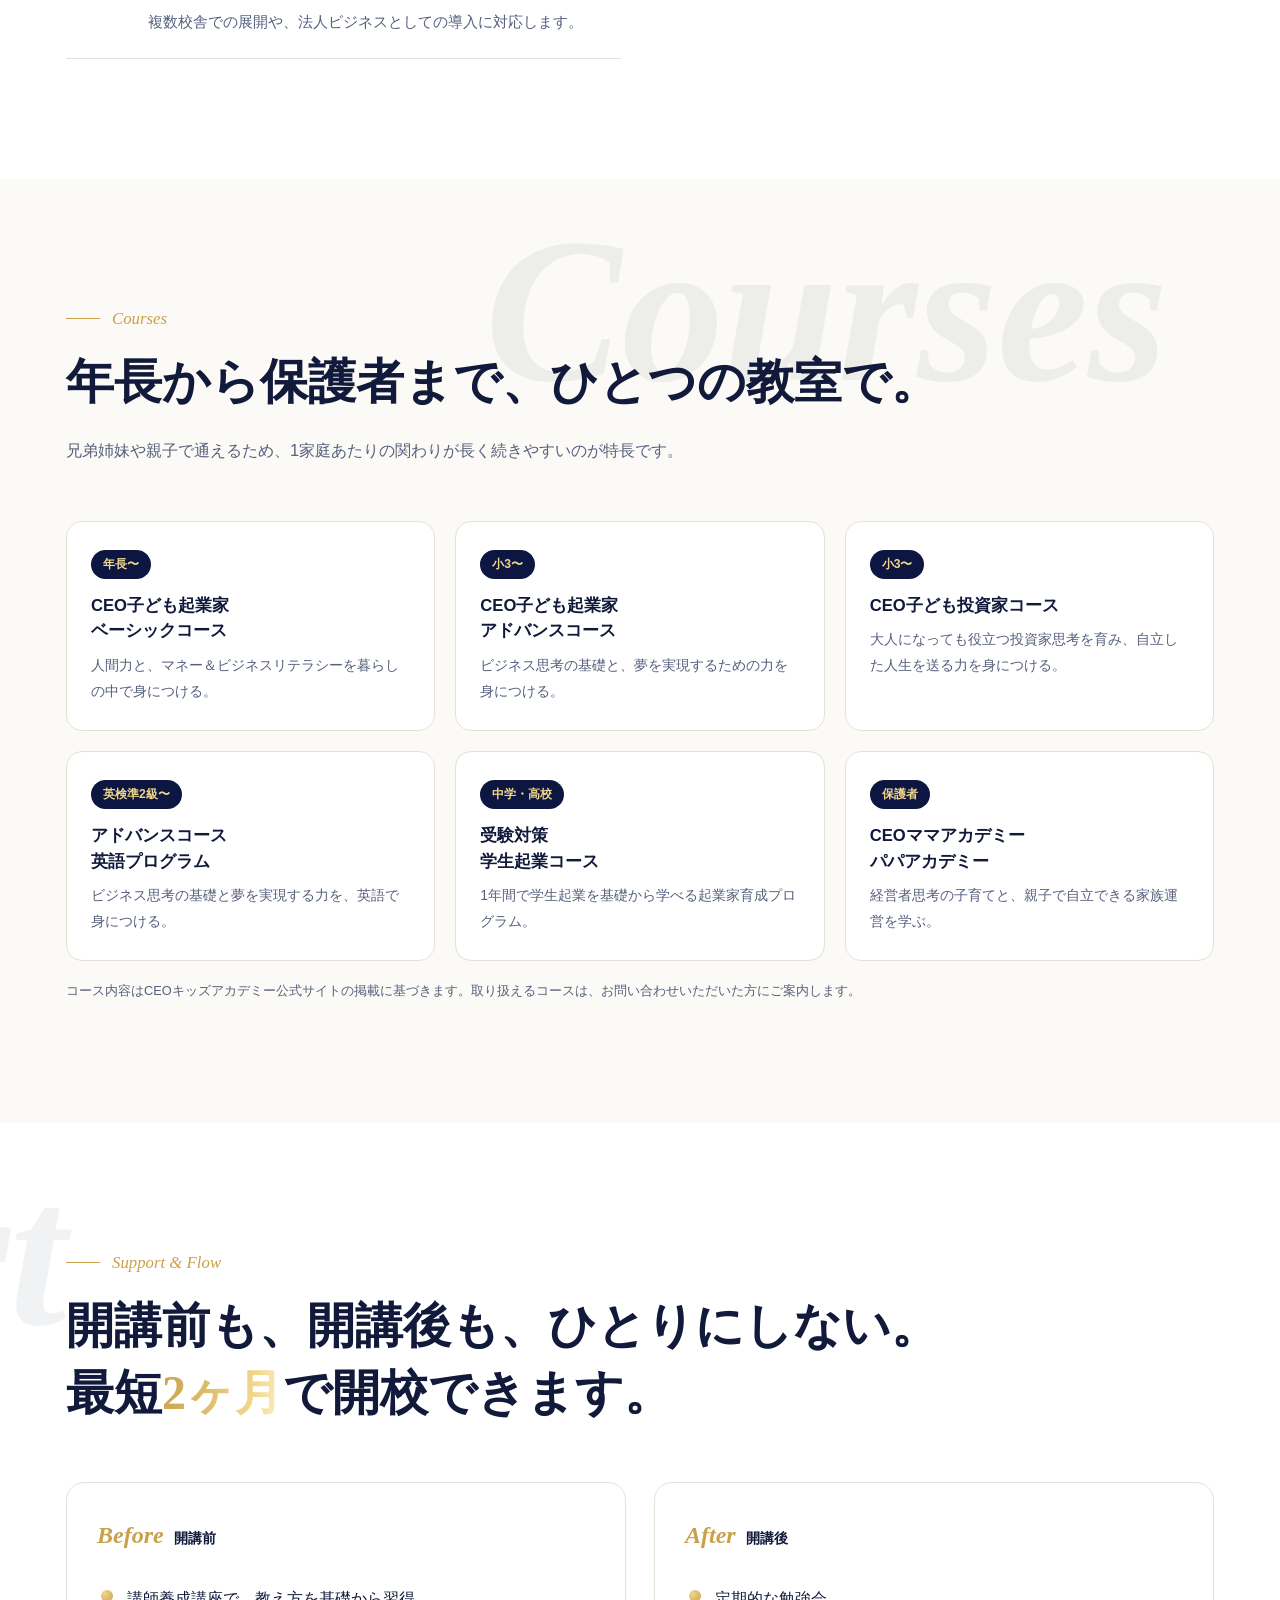
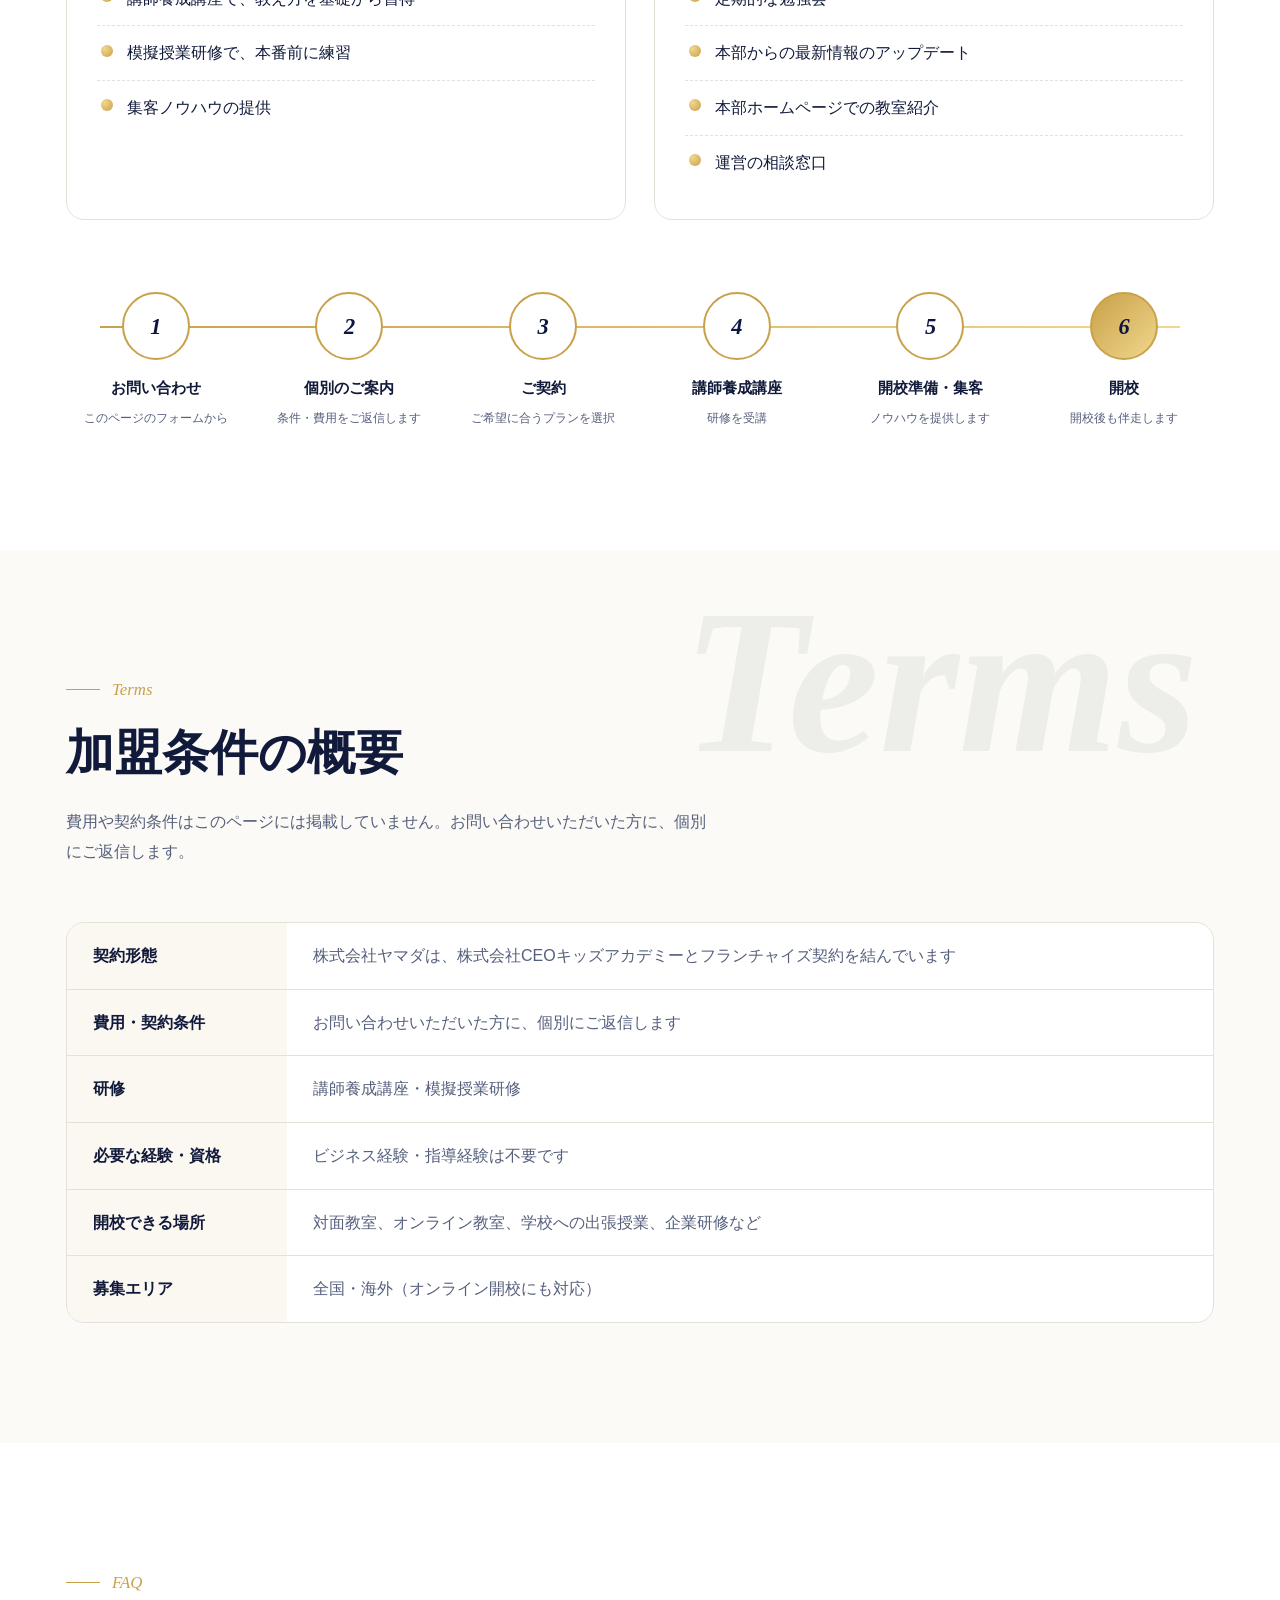
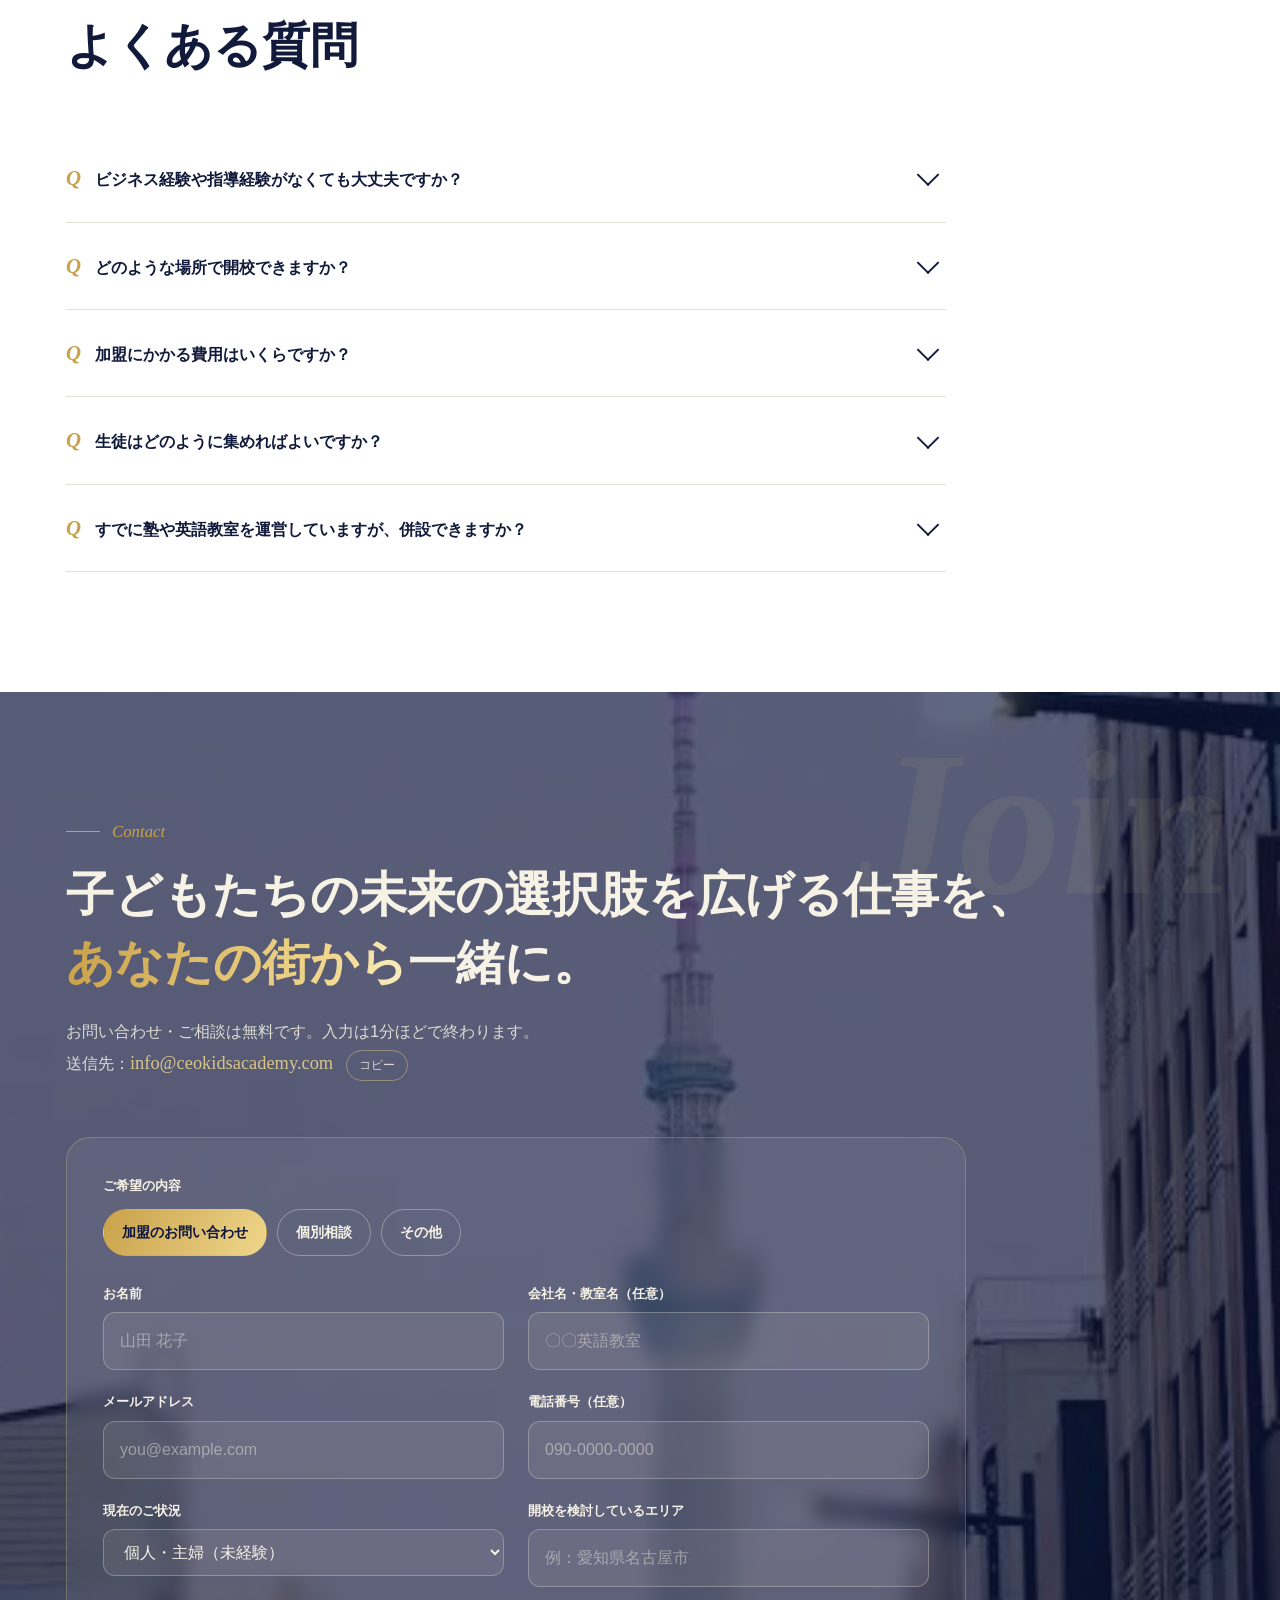
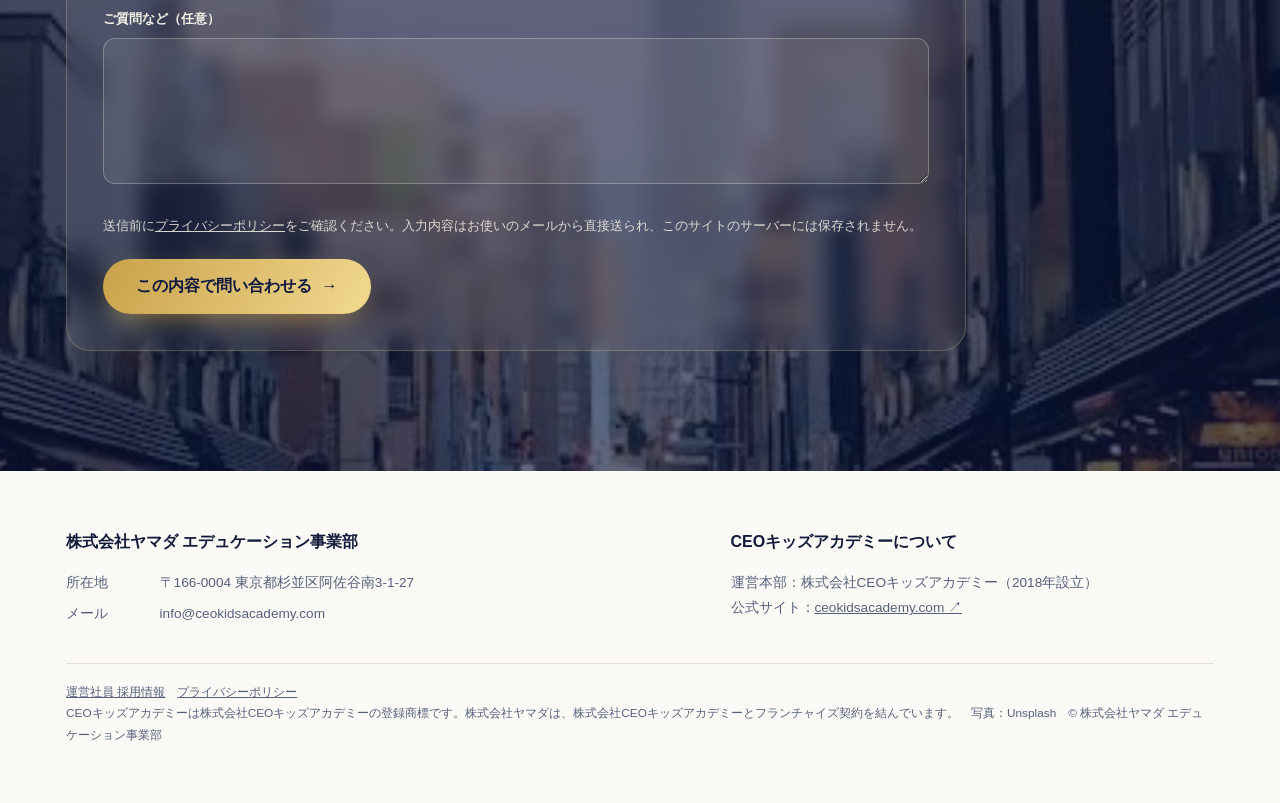
==== commit 12c53aec: "募集条件を反映、写真をCEOキッズ公式の写真に差し替え（重複なし） - 雇用形態・月給25万〜50万円・勤務地阿佐ヶ谷・1日8時間＋固定残業月30時間・年間休日115日・社保・交通費・経験者優遇・試用" ====
--- a/index.html
+++ b/index.html
@@ -553,7 +553,7 @@
           <div class="pat"><span class="no">3</span><div><p class="who">教育事業者・法人の方</p><h3>本格的な事業展開</h3><p>複数校舎での展開や、法人ビジネスとしての導入に対応します。</p></div></div>
         </div>
       </div>
-      <div class="photo-frame rv d1"><div class="photo"><img src="img/teacher.webp" alt="子どもたちに教材を見せる女性の先生" loading="lazy"><span class="cap">未経験からでも、先生になれる。</span></div></div>
+      <div class="photo-frame rv d1"><div class="photo"><img src="img/ck-laptopgirl.webp" alt="ヘッドセットをつけてパソコンで学ぶ女の子" loading="lazy"><span class="cap">オンラインでも、教室を開ける。</span></div></div>
     </div>
   </div>
 </section>
